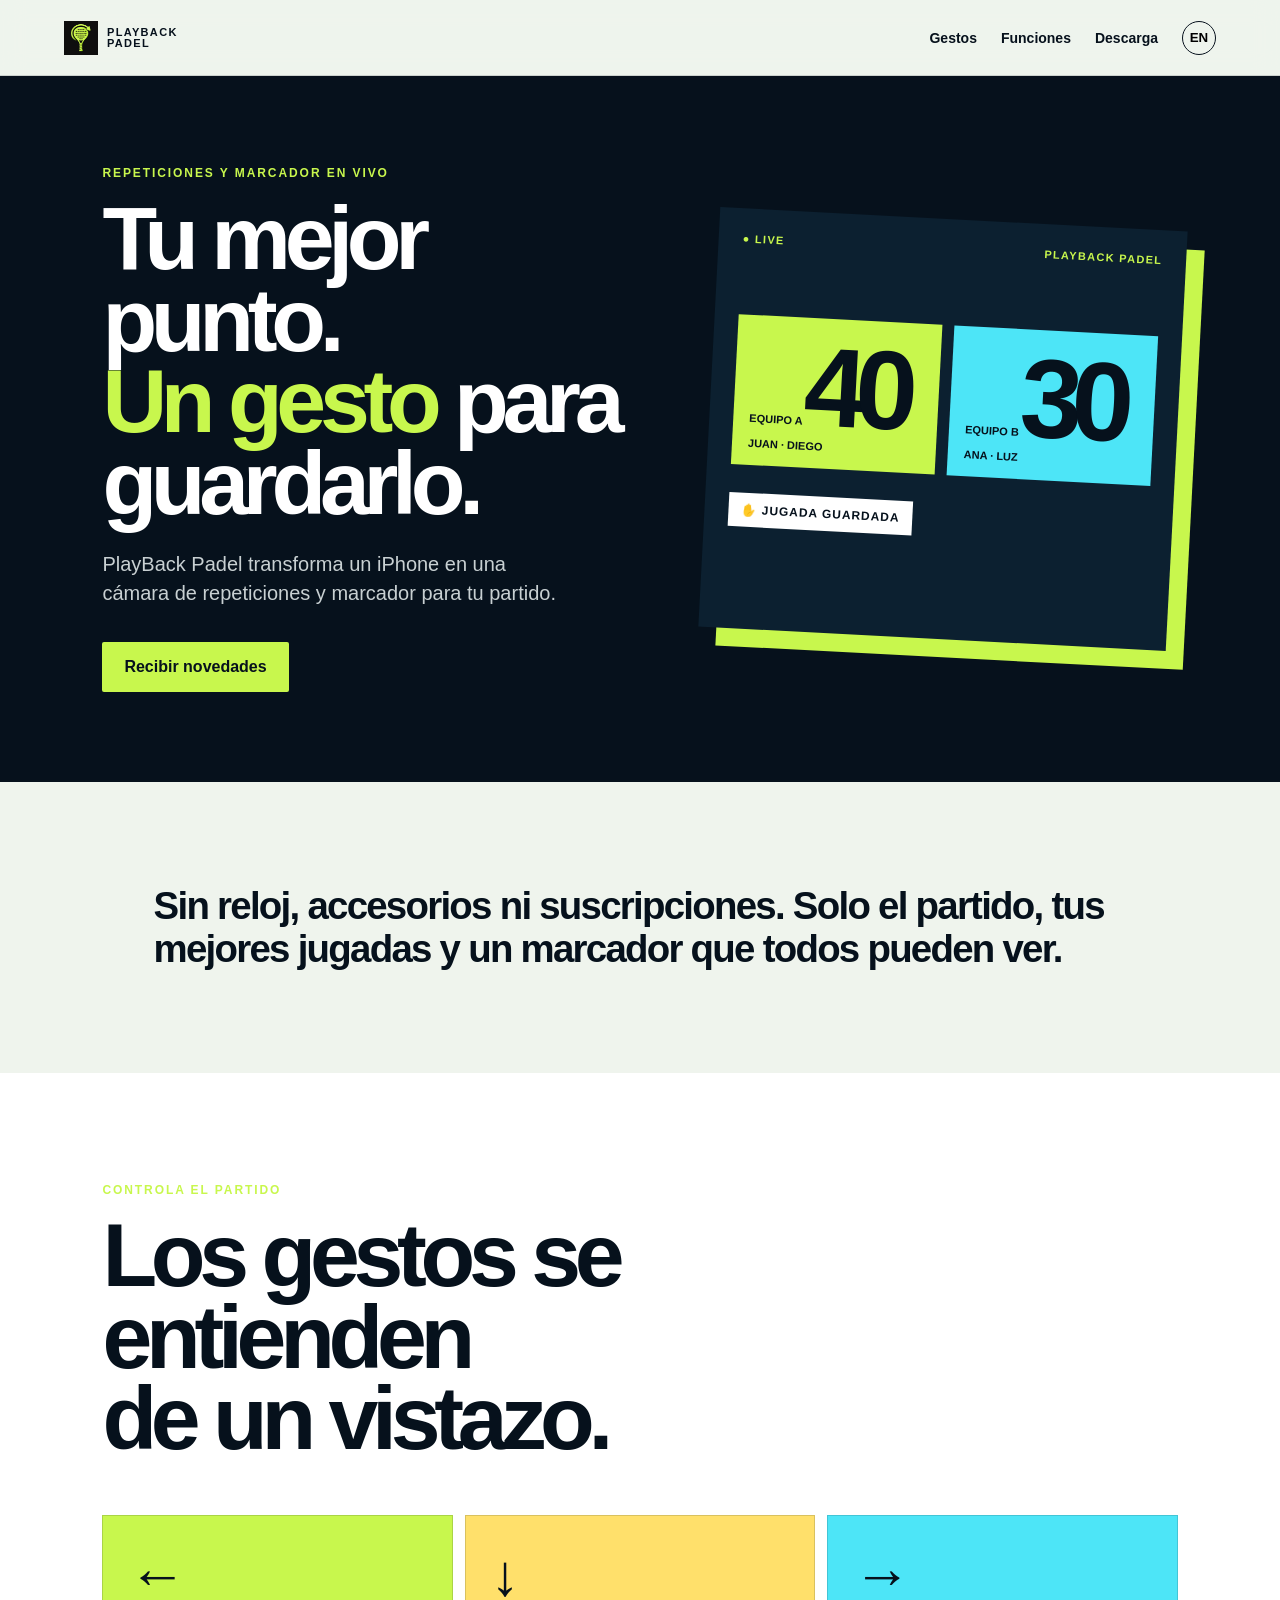
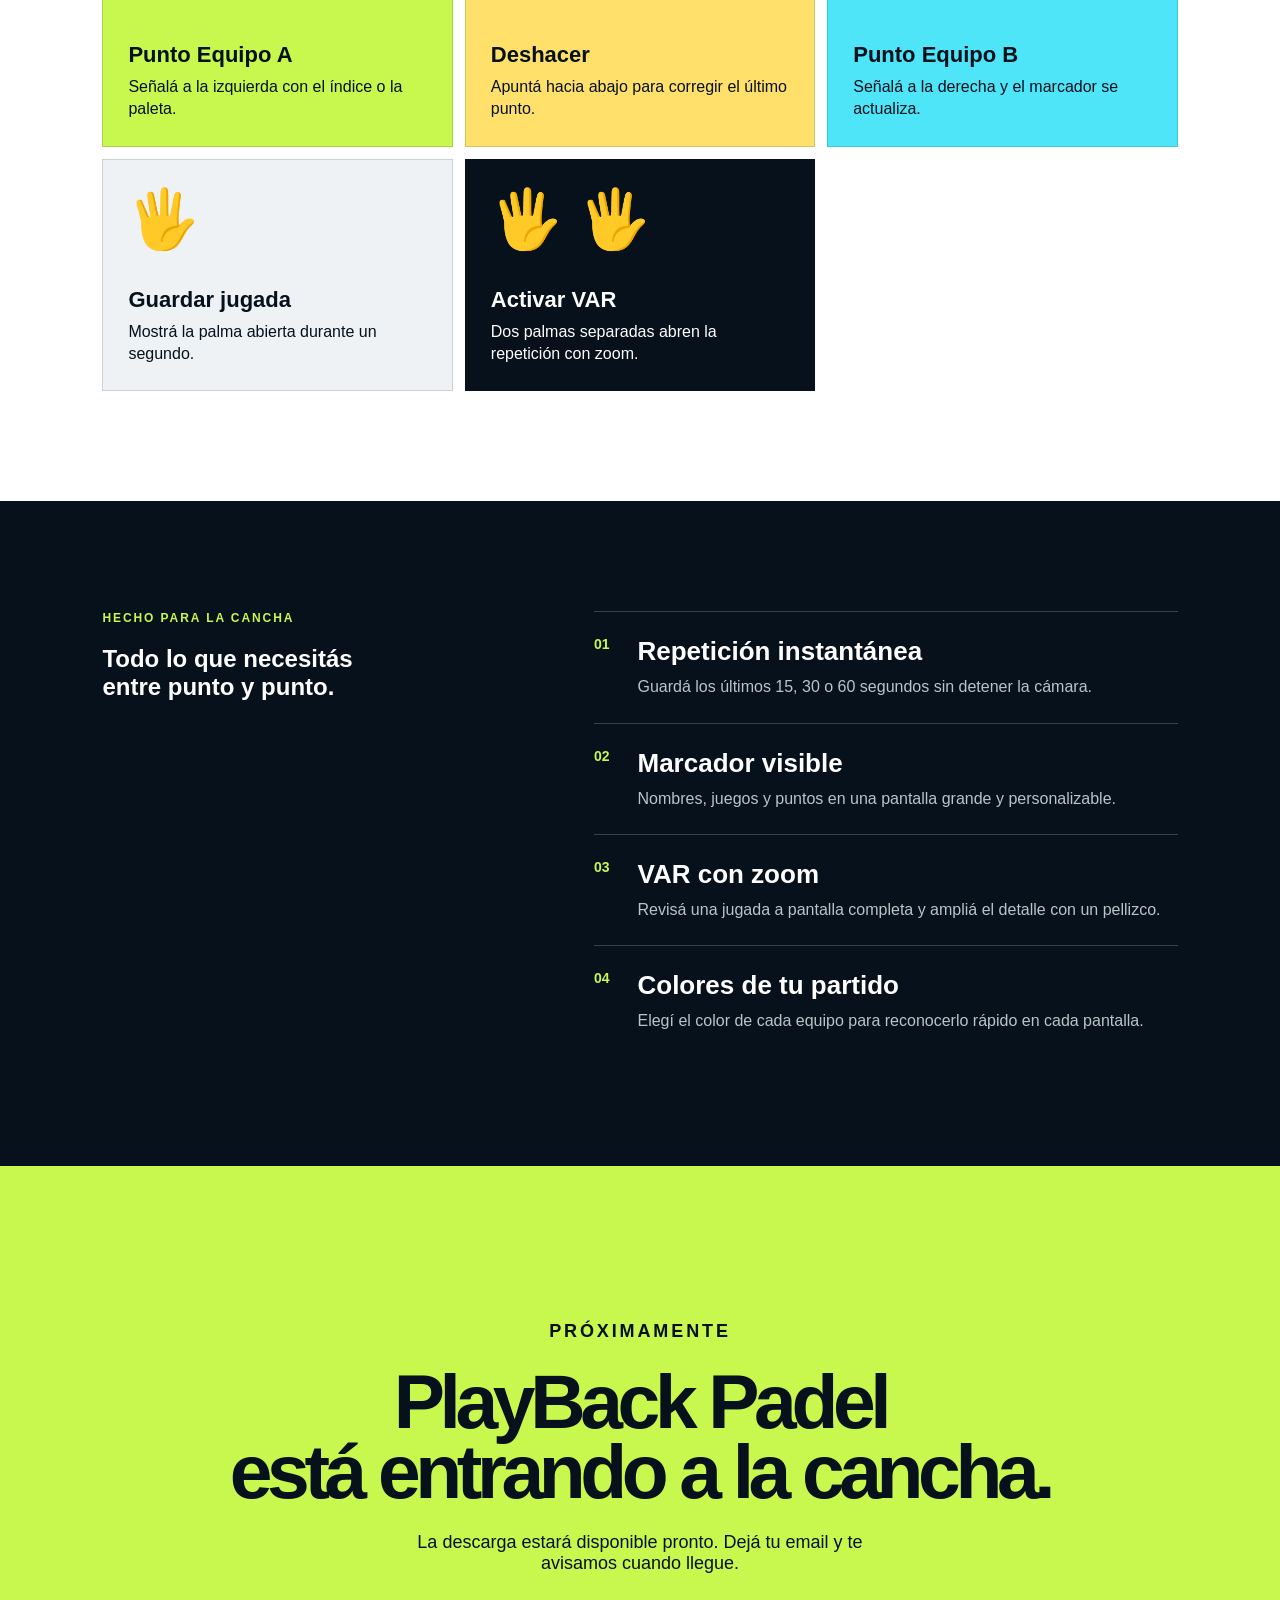
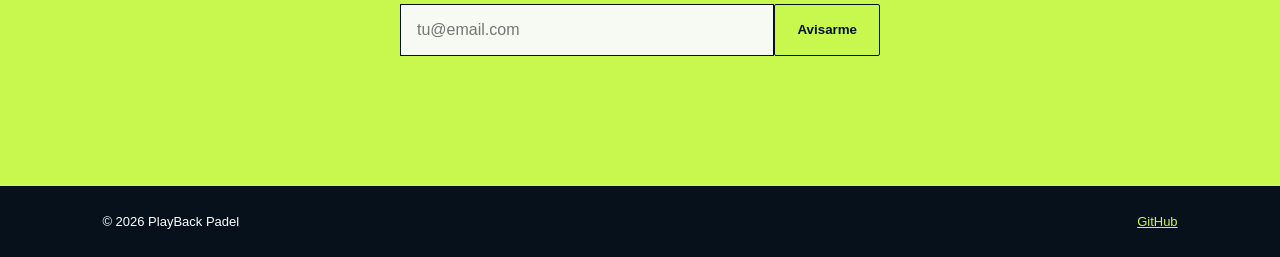
==== index.html @ 3be10511 "Publish bilingual PlayBack Padel landing" ====
<!doctype html>
<html lang="es">
<head>
  <meta charset="utf-8">
  <meta name="viewport" content="width=device-width, initial-scale=1">
  <meta name="description" content="PlayBack Padel guarda tus mejores jugadas y actualiza el marcador con gestos.">
  <title>PlayBack Padel — Tu mejor punto, siempre listo</title>
  <link rel="icon" type="image/svg+xml" href="data:image/svg+xml,%3Csvg xmlns='http://www.w3.org/2000/svg' viewBox='0 0 64 64'%3E%3Crect width='64' height='64' rx='14' fill='%2306111c'/%3E%3Cpath d='M17 18h30v28H17z' fill='none' stroke='%23c8f74d' stroke-width='5'/%3E%3Ccircle cx='32' cy='32' r='8' fill='%23c8f74d'/%3E%3C/svg%3E">
  <link rel="stylesheet" href="styles.css">
</head>
<body>
  <header class="nav"><a class="brand" href="#inicio"><img src="assets/playback-padel-logo.png" alt="PlayBack Padel"><span>PLAYBACK<br>PADEL</span></a><nav><a href="#gestos" data-i18n="navGestures">Gestos</a><a href="#funciones" data-i18n="navFeatures">Funciones</a><a href="#proximamente" data-i18n="navDownload">Descarga</a><button id="language" aria-label="Change language">EN</button></nav></header>
  <main>
    <section id="inicio" class="hero"><div class="hero-copy"><p class="eyebrow" data-i18n="eyebrow">REPETICIONES Y MARCADOR EN VIVO</p><h1 data-i18n="heroTitle">Tu mejor punto.<br><em>Un gesto</em> para guardarlo.</h1><p class="lede" data-i18n="heroText">PlayBack Padel transforma un iPhone en una cámara de repeticiones y marcador para tu partido.</p><a class="primary" href="#proximamente" data-i18n="heroCta">Recibir novedades</a></div><div class="court-card" aria-label="Marcador de ejemplo"><div class="broadcast"><span>● LIVE</span><span>PLAYBACK PADEL</span></div><div class="score-grid"><div><small data-i18n="teamA">EQUIPO A</small><strong>40</strong><p>JUAN · DIEGO</p></div><div><small data-i18n="teamB">EQUIPO B</small><strong>30</strong><p>ANA · LUZ</p></div></div><div class="gesture-chip">✋ <span data-i18n="saved">JUGADA GUARDADA</span></div></div></section>
    <section class="intro"><p data-i18n="intro">Sin reloj, accesorios ni suscripciones. Solo el partido, tus mejores jugadas y un marcador que todos pueden ver.</p></section>
    <section id="gestos" class="section"><div class="section-head"><p class="eyebrow" data-i18n="gestureEyebrow">CONTROLA EL PARTIDO</p><h2 data-i18n="gestureTitle">Los gestos se entienden<br>de un vistazo.</h2></div><div class="gesture-grid"><article class="gesture a"><span>←</span><h3 data-i18n="gestureA">Punto Equipo A</h3><p data-i18n="gestureAText">Señalá a la izquierda con el índice o la paleta.</p></article><article class="gesture undo"><span>↓</span><h3 data-i18n="gestureUndo">Deshacer</h3><p data-i18n="gestureUndoText">Apuntá hacia abajo para corregir el último punto.</p></article><article class="gesture b"><span>→</span><h3 data-i18n="gestureB">Punto Equipo B</h3><p data-i18n="gestureBText">Señalá a la derecha y el marcador se actualiza.</p></article><article class="gesture save"><span>🖐</span><h3 data-i18n="gestureSave">Guardar jugada</h3><p data-i18n="gestureSaveText">Mostrá la palma abierta durante un segundo.</p></article><article class="gesture var"><span>🖐 🖐</span><h3 data-i18n="gestureVar">Activar VAR</h3><p data-i18n="gestureVarText">Dos palmas separadas abren la repetición con zoom.</p></article></div></section>
    <section id="funciones" class="features"><div class="section-head"><p class="eyebrow" data-i18n="featureEyebrow">HECHO PARA LA CANCHA</p><h2 data-i18n="featureTitle">Todo lo que necesitás<br>entre punto y punto.</h2></div><div class="feature-list"><article><b>01</b><div><h3 data-i18n="f1">Repetición instantánea</h3><p data-i18n="f1t">Guardá los últimos 15, 30 o 60 segundos sin detener la cámara.</p></div></article><article><b>02</b><div><h3 data-i18n="f2">Marcador visible</h3><p data-i18n="f2t">Nombres, juegos y puntos en una pantalla grande y personalizable.</p></div></article><article><b>03</b><div><h3 data-i18n="f3">VAR con zoom</h3><p data-i18n="f3t">Revisá una jugada a pantalla completa y ampliá el detalle con un pellizco.</p></div></article><article><b>04</b><div><h3 data-i18n="f4">Colores de tu partido</h3><p data-i18n="f4t">Elegí el color de cada equipo para reconocerlo rápido en cada pantalla.</p></div></article></div></section>
    <section id="proximamente" class="waitlist"><p class="eyebrow" data-i18n="waitEyebrow">PRÓXIMAMENTE</p><h2 data-i18n="waitTitle">PlayBack Padel<br>está entrando a la cancha.</h2><p data-i18n="waitText">La descarga estará disponible pronto. Dejá tu email y te avisamos cuando llegue.</p><form onsubmit="event.preventDefault(); this.querySelector('button').textContent=document.documentElement.lang==='es'?'¡Gracias!':'Thanks!';"><input required type="email" data-i18n-placeholder="email" placeholder="tu@email.com" aria-label="Email"><button type="submit" data-i18n="notify">Avisarme</button></form></section>
  </main><footer><span>© 2026 PlayBack Padel</span><a href="https://github.com/diegokelya/playback-padel-site">GitHub</a></footer><script src="app.js"></script>
</body></html>
---- styles.css ----
:root{--ink:#06111c;--lime:#c8f74d;--cyan:#4de5f7;--paper:#eff4ed;--line:rgba(6,17,28,.15)}*{box-sizing:border-box}html{scroll-behavior:smooth}body{margin:0;background:var(--paper);color:var(--ink);font-family:Arial,sans-serif}.nav{height:76px;display:flex;align-items:center;justify-content:space-between;padding:0 5vw;border-bottom:1px solid var(--line);position:sticky;top:0;background:rgba(239,244,237,.94);backdrop-filter:blur(12px);z-index:2}.brand{display:flex;align-items:center;gap:9px;color:inherit;text-decoration:none;font-size:11px;font-weight:900;letter-spacing:.12em;line-height:1}.brand img{width:34px;height:34px;object-fit:contain}.nav nav{display:flex;align-items:center;gap:24px}.nav nav a{color:inherit;text-decoration:none;font-size:14px;font-weight:700}.nav button{border:1px solid var(--ink);background:transparent;border-radius:50%;width:34px;height:34px;font-weight:800}.hero{min-height:670px;padding:10vh 8vw;display:grid;grid-template-columns:1.05fr .95fr;gap:7vw;align-items:center;background:var(--ink);color:white;overflow:hidden}.eyebrow{font-size:12px;letter-spacing:.16em;font-weight:900;color:var(--lime);margin:0 0 18px}.hero h1,.section h2,.waitlist h2{font-size:clamp(46px,7vw,96px);line-height:.91;letter-spacing:-.07em;margin:0}.hero h1 em{font-style:normal;color:var(--lime)}.lede{max-width:470px;font-size:20px;line-height:1.45;color:#c8d0d2;margin:26px 0 34px}.primary,.waitlist button{display:inline-block;background:var(--lime);color:var(--ink);padding:16px 22px;border:0;border-radius:2px;text-decoration:none;font-weight:900}.court-card{background:#0c2030;box-shadow:18px 18px 0 var(--lime);min-height:420px;padding:24px;transform:rotate(3deg)}.broadcast{display:flex;justify-content:space-between;font-size:11px;letter-spacing:.12em;font-weight:900;color:var(--lime)}.score-grid{display:grid;grid-template-columns:1fr 1fr;gap:12px;margin-top:70px}.score-grid div{padding:16px;background:var(--lime);color:var(--ink)}.score-grid div:last-child{background:var(--cyan)}.score-grid small,.score-grid p{font-size:11px;font-weight:900;margin:0}.score-grid strong{font-size:112px;line-height:.95;letter-spacing:-.1em}.gesture-chip{margin-top:28px;background:white;color:var(--ink);display:inline-block;padding:10px 13px;font-size:12px;font-weight:900;letter-spacing:.08em}.intro{padding:65px 12vw;font-size:clamp(25px,3vw,42px);font-weight:800;line-height:1.1;letter-spacing:-.045em}.section,.features{padding:110px 8vw}.section{background:white}.section-head{max-width:850px;margin-bottom:55px}.gesture-grid{display:grid;grid-template-columns:repeat(3,1fr);gap:12px}.gesture{min-height:230px;padding:25px;border:1px solid var(--line)}.gesture span{font-size:58px;font-weight:900}.gesture h3{font-size:22px;margin:34px 0 8px}.gesture p{margin:0;line-height:1.4}.gesture.a{background:var(--lime)}.gesture.b{background:var(--cyan)}.gesture.undo{background:#ffe06b}.gesture.save{background:#eef2f4}.gesture.var{background:var(--ink);color:white}.features{background:var(--ink);color:white;display:grid;grid-template-columns:.8fr 1.2fr;gap:8vw}.feature-list article{display:flex;gap:28px;padding:24px 0;border-top:1px solid rgba(255,255,255,.2)}.feature-list b{font-size:14px;color:var(--lime)}.feature-list h3{font-size:26px;margin:0 0 8px}.feature-list p{color:#b8c5c8;margin:0;line-height:1.45}.waitlist{text-align:center;padding:130px 20px;background:var(--lime)}.waitlist .eyebrow{color:var(--ink)}.waitlist h2{font-size:clamp(48px,6vw,84px)}.waitlist p{font-size:18px;max-width:520px;margin:25px auto}.waitlist form{display:flex;max-width:480px;margin:30px auto 0}.waitlist input{flex:1;border:1px solid var(--ink);background:#f6faf2;padding:16px;font-size:16px}.waitlist button{border:1px solid var(--ink)}footer{padding:28px 8vw;display:flex;justify-content:space-between;background:var(--ink);color:white;font-size:13px}footer a{color:var(--lime)}@media(max-width:700px){.nav{padding:0 20px}.nav nav a{display:none}.hero{grid-template-columns:1fr;padding:70px 26px;gap:60px;min-height:auto}.court-card{min-height:330px}.score-grid{margin-top:35px}.score-grid strong{font-size:80px}.section,.features{padding:75px 24px}.gesture-grid{grid-template-columns:1fr 1fr}.gesture{min-height:190px;padding:18px}.gesture.var{grid-column:span 2}.features{grid-template-columns:1fr}.waitlist{padding:90px 22px}.waitlist form{flex-direction:column;gap:10px}.waitlist button{width:100%}}
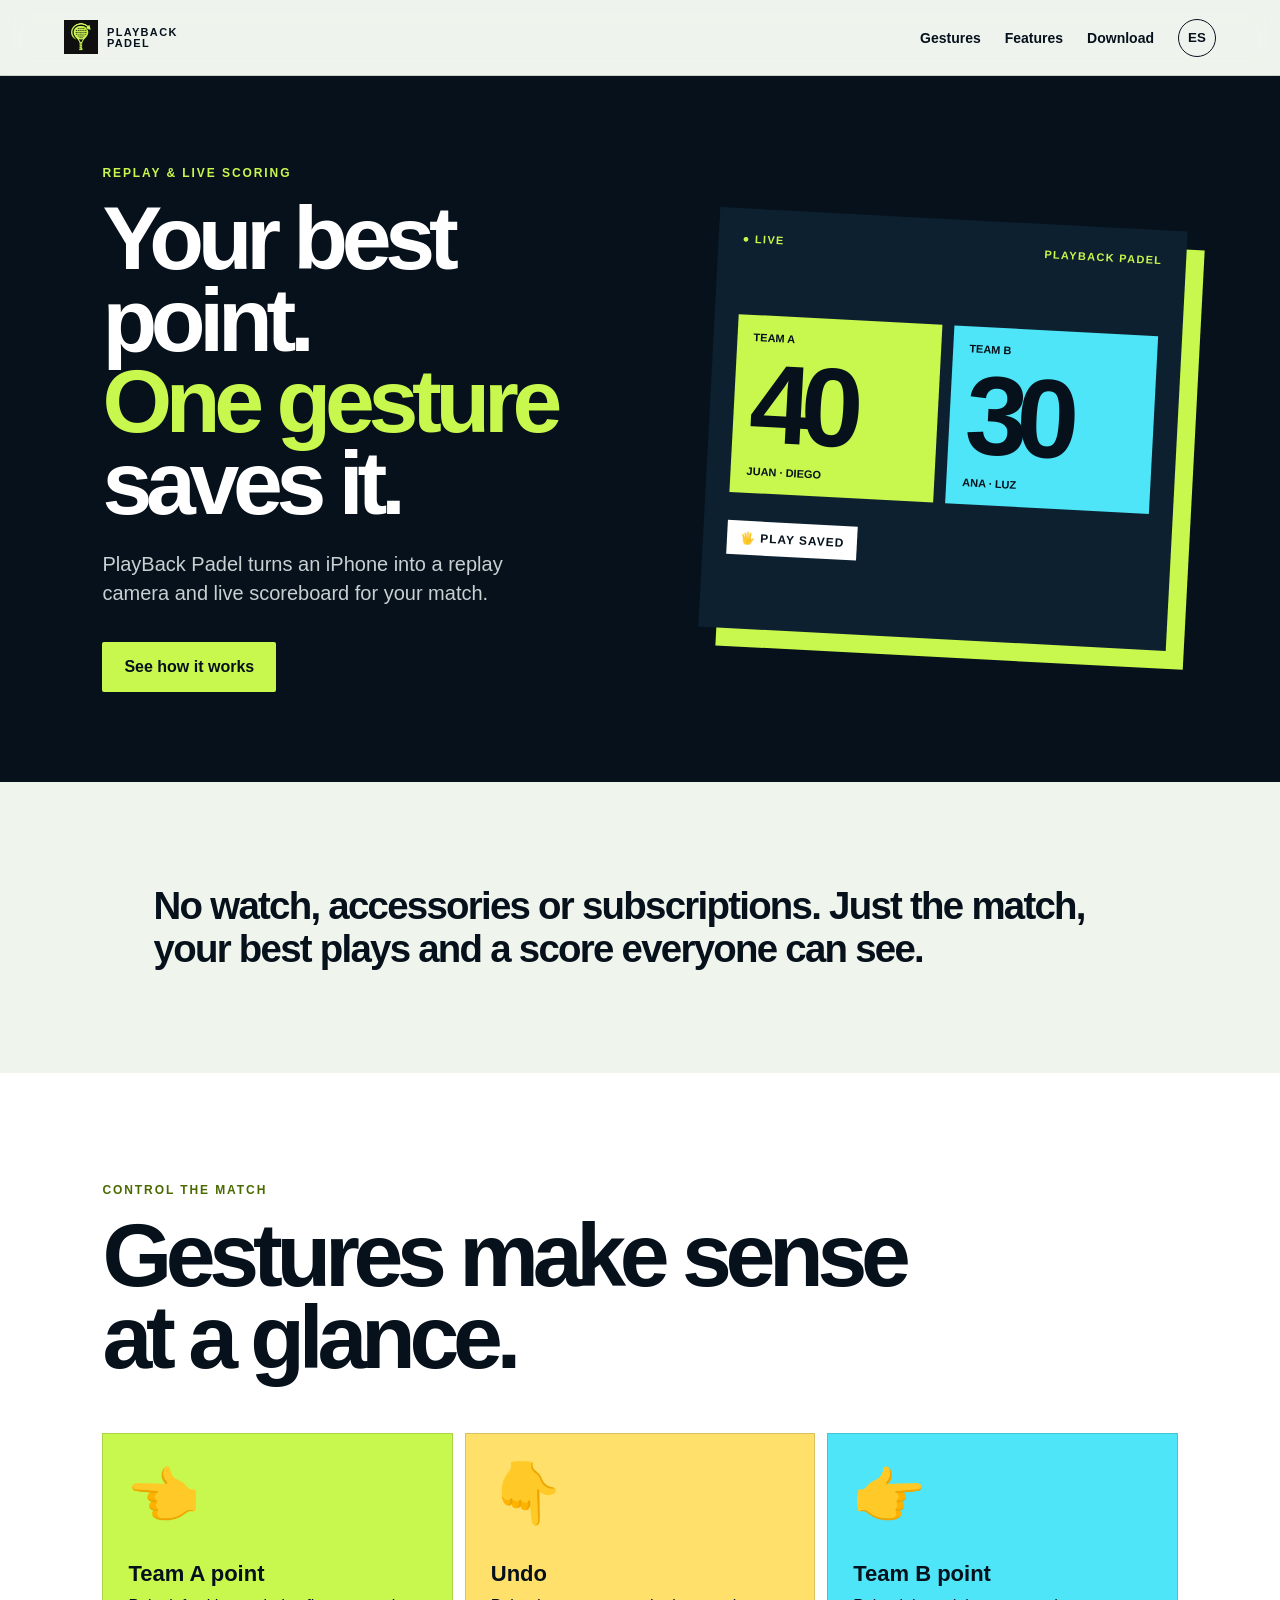
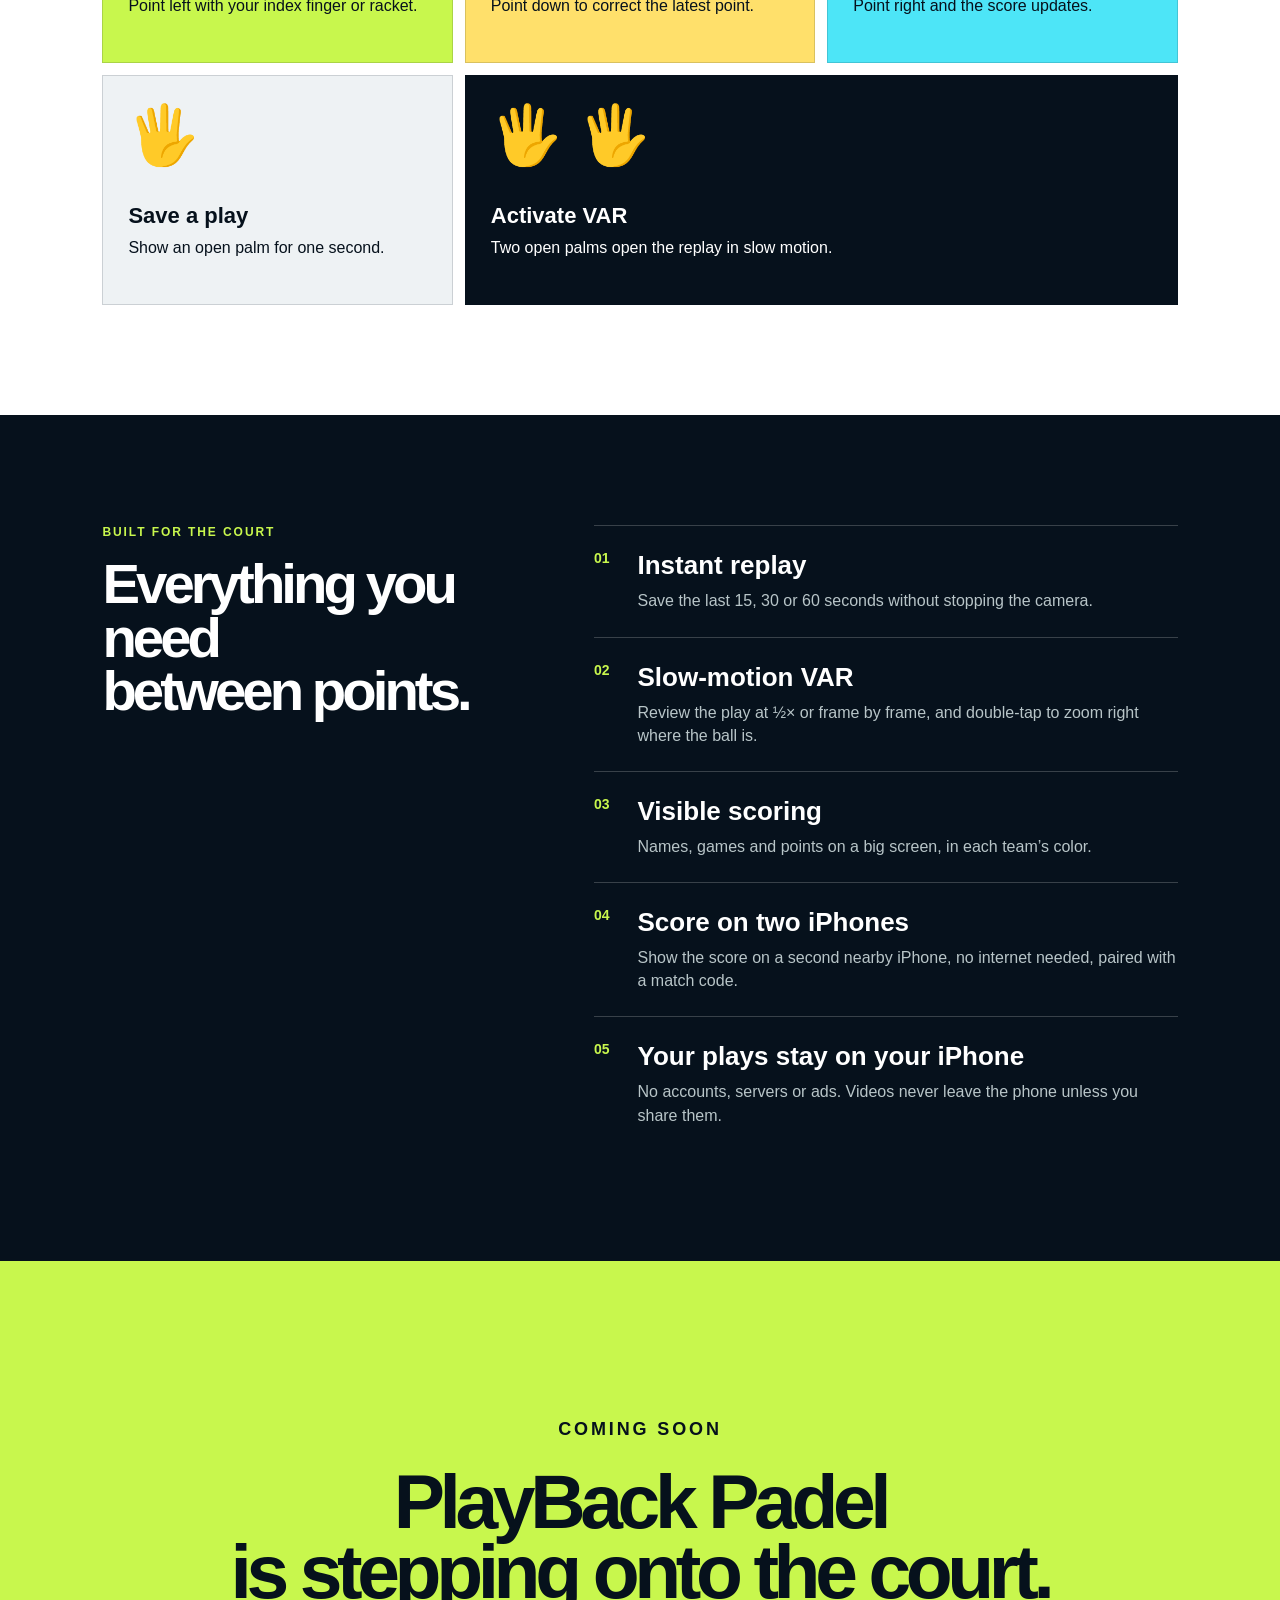
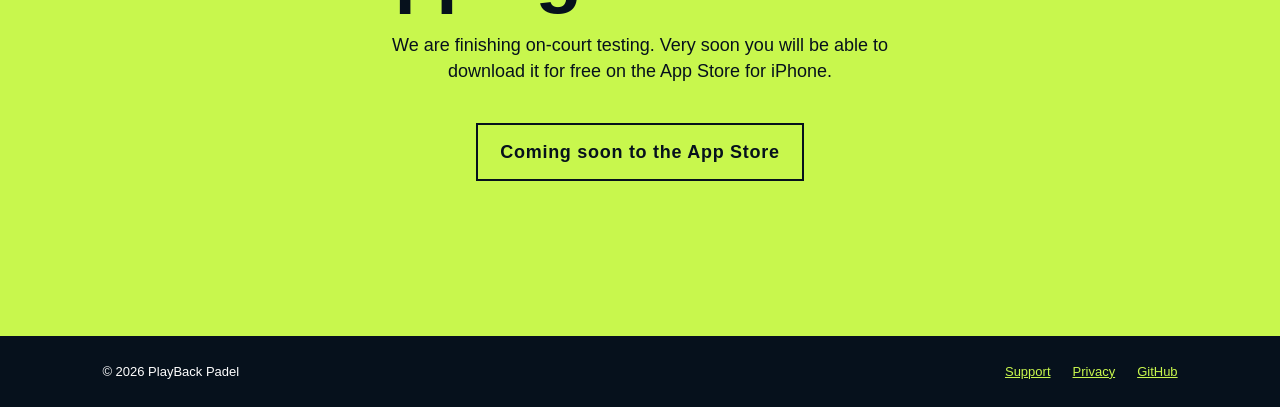
==== commit 1fc1eef3: "Sitio: contenido actualizado, sin formulario falso, SEO, accesibilidad, CSP y workflow de Pages" ====
--- a/index.html
+++ b/index.html
@@ -3,18 +3,106 @@
 <head>
   <meta charset="utf-8">
   <meta name="viewport" content="width=device-width, initial-scale=1">
-  <meta name="description" content="PlayBack Padel guarda tus mejores jugadas y actualiza el marcador con gestos.">
+  <meta http-equiv="Content-Security-Policy" content="default-src 'self'; img-src 'self' data:; style-src 'self'; script-src 'self'; font-src 'self'; connect-src 'none'; object-src 'none'; base-uri 'none'; form-action 'none'">
+  <meta name="referrer" content="strict-origin-when-cross-origin">
   <title>PlayBack Padel — Tu mejor punto, siempre listo</title>
-  <link rel="icon" type="image/svg+xml" href="data:image/svg+xml,%3Csvg xmlns='http://www.w3.org/2000/svg' viewBox='0 0 64 64'%3E%3Crect width='64' height='64' rx='14' fill='%2306111c'/%3E%3Cpath d='M17 18h30v28H17z' fill='none' stroke='%23c8f74d' stroke-width='5'/%3E%3Ccircle cx='32' cy='32' r='8' fill='%23c8f74d'/%3E%3C/svg%3E">
+  <meta name="description" content="PlayBack Padel convierte tu iPhone en una cámara de repeticiones para pádel: guardá la jugada con un gesto, revisala en VAR en cámara lenta y llevá el marcador en vivo.">
+  <meta name="theme-color" content="#06111c">
+  <link rel="canonical" href="https://diegokelya.github.io/playback-padel-site/">
+  <link rel="icon" type="image/png" sizes="128x128" href="assets/logo-128.png">
+  <link rel="apple-touch-icon" href="assets/apple-touch-icon.png">
+  <meta property="og:type" content="website">
+  <meta property="og:site_name" content="PlayBack Padel">
+  <meta property="og:title" content="PlayBack Padel — Tu mejor punto, siempre listo">
+  <meta property="og:description" content="Repeticiones, VAR en cámara lenta y marcador en vivo para tu partido de pádel. Todo en tu iPhone.">
+  <meta property="og:url" content="https://diegokelya.github.io/playback-padel-site/">
+  <meta property="og:image" content="https://diegokelya.github.io/playback-padel-site/assets/og-image.png">
+  <meta property="og:image:width" content="1200">
+  <meta property="og:image:height" content="630">
+  <meta property="og:locale" content="es_AR">
+  <meta property="og:locale:alternate" content="en_US">
+  <meta name="twitter:card" content="summary_large_image">
   <link rel="stylesheet" href="styles.css">
 </head>
 <body>
-  <header class="nav"><a class="brand" href="#inicio"><img src="assets/playback-padel-logo.png" alt="PlayBack Padel"><span>PLAYBACK<br>PADEL</span></a><nav><a href="#gestos" data-i18n="navGestures">Gestos</a><a href="#funciones" data-i18n="navFeatures">Funciones</a><a href="#proximamente" data-i18n="navDownload">Descarga</a><button id="language" aria-label="Change language">EN</button></nav></header>
-  <main>
-    <section id="inicio" class="hero"><div class="hero-copy"><p class="eyebrow" data-i18n="eyebrow">REPETICIONES Y MARCADOR EN VIVO</p><h1 data-i18n="heroTitle">Tu mejor punto.<br><em>Un gesto</em> para guardarlo.</h1><p class="lede" data-i18n="heroText">PlayBack Padel transforma un iPhone en una cámara de repeticiones y marcador para tu partido.</p><a class="primary" href="#proximamente" data-i18n="heroCta">Recibir novedades</a></div><div class="court-card" aria-label="Marcador de ejemplo"><div class="broadcast"><span>● LIVE</span><span>PLAYBACK PADEL</span></div><div class="score-grid"><div><small data-i18n="teamA">EQUIPO A</small><strong>40</strong><p>JUAN · DIEGO</p></div><div><small data-i18n="teamB">EQUIPO B</small><strong>30</strong><p>ANA · LUZ</p></div></div><div class="gesture-chip">✋ <span data-i18n="saved">JUGADA GUARDADA</span></div></div></section>
+  <a class="skip" href="#contenido" data-i18n="skip">Saltar al contenido</a>
+  <header class="nav">
+    <a class="brand" href="#inicio">
+      <picture><source srcset="assets/logo-128.webp" type="image/webp"><img src="assets/logo-128.png" alt="" width="34" height="34"></picture>
+      <span>PLAYBACK<br>PADEL</span>
+    </a>
+    <nav aria-label="Principal">
+      <a href="#gestos" data-i18n="navGestures">Gestos</a>
+      <a href="#funciones" data-i18n="navFeatures">Funciones</a>
+      <a href="#proximamente" data-i18n="navDownload">Descarga</a>
+      <button id="language" type="button" aria-label="Read in English" lang="en">EN</button>
+    </nav>
+  </header>
+
+  <main id="contenido">
+    <section id="inicio" class="hero">
+      <div class="hero-copy">
+        <p class="eyebrow" data-i18n="eyebrow">REPETICIONES Y MARCADOR EN VIVO</p>
+        <h1 data-i18n="heroTitle">Tu mejor punto.<br><em>Un gesto</em> para guardarlo.</h1>
+        <p class="lede" data-i18n="heroText">PlayBack Padel transforma un iPhone en una cámara de repeticiones y marcador para tu partido.</p>
+        <a class="primary" href="#gestos" data-i18n="heroCta">Ver cómo funciona</a>
+      </div>
+      <div class="court-card" role="img" aria-label="Marcador de ejemplo: Equipo A 40, Equipo B 30, jugada guardada" data-i18n-aria="courtAria">
+        <div class="broadcast" aria-hidden="true"><span>● LIVE</span><span>PLAYBACK PADEL</span></div>
+        <div class="score-grid" aria-hidden="true">
+          <div><small data-i18n="teamA">EQUIPO A</small><strong>40</strong><p>JUAN · DIEGO</p></div>
+          <div><small data-i18n="teamB">EQUIPO B</small><strong>30</strong><p>ANA · LUZ</p></div>
+        </div>
+        <div class="gesture-chip" aria-hidden="true">🖐 <span data-i18n="saved">JUGADA GUARDADA</span></div>
+      </div>
+    </section>
+
     <section class="intro"><p data-i18n="intro">Sin reloj, accesorios ni suscripciones. Solo el partido, tus mejores jugadas y un marcador que todos pueden ver.</p></section>
-    <section id="gestos" class="section"><div class="section-head"><p class="eyebrow" data-i18n="gestureEyebrow">CONTROLA EL PARTIDO</p><h2 data-i18n="gestureTitle">Los gestos se entienden<br>de un vistazo.</h2></div><div class="gesture-grid"><article class="gesture a"><span>←</span><h3 data-i18n="gestureA">Punto Equipo A</h3><p data-i18n="gestureAText">Señalá a la izquierda con el índice o la paleta.</p></article><article class="gesture undo"><span>↓</span><h3 data-i18n="gestureUndo">Deshacer</h3><p data-i18n="gestureUndoText">Apuntá hacia abajo para corregir el último punto.</p></article><article class="gesture b"><span>→</span><h3 data-i18n="gestureB">Punto Equipo B</h3><p data-i18n="gestureBText">Señalá a la derecha y el marcador se actualiza.</p></article><article class="gesture save"><span>🖐</span><h3 data-i18n="gestureSave">Guardar jugada</h3><p data-i18n="gestureSaveText">Mostrá la palma abierta durante un segundo.</p></article><article class="gesture var"><span>🖐 🖐</span><h3 data-i18n="gestureVar">Activar VAR</h3><p data-i18n="gestureVarText">Dos palmas separadas abren la repetición con zoom.</p></article></div></section>
-    <section id="funciones" class="features"><div class="section-head"><p class="eyebrow" data-i18n="featureEyebrow">HECHO PARA LA CANCHA</p><h2 data-i18n="featureTitle">Todo lo que necesitás<br>entre punto y punto.</h2></div><div class="feature-list"><article><b>01</b><div><h3 data-i18n="f1">Repetición instantánea</h3><p data-i18n="f1t">Guardá los últimos 15, 30 o 60 segundos sin detener la cámara.</p></div></article><article><b>02</b><div><h3 data-i18n="f2">Marcador visible</h3><p data-i18n="f2t">Nombres, juegos y puntos en una pantalla grande y personalizable.</p></div></article><article><b>03</b><div><h3 data-i18n="f3">VAR con zoom</h3><p data-i18n="f3t">Revisá una jugada a pantalla completa y ampliá el detalle con un pellizco.</p></div></article><article><b>04</b><div><h3 data-i18n="f4">Colores de tu partido</h3><p data-i18n="f4t">Elegí el color de cada equipo para reconocerlo rápido en cada pantalla.</p></div></article></div></section>
-    <section id="proximamente" class="waitlist"><p class="eyebrow" data-i18n="waitEyebrow">PRÓXIMAMENTE</p><h2 data-i18n="waitTitle">PlayBack Padel<br>está entrando a la cancha.</h2><p data-i18n="waitText">La descarga estará disponible pronto. Dejá tu email y te avisamos cuando llegue.</p><form onsubmit="event.preventDefault(); this.querySelector('button').textContent=document.documentElement.lang==='es'?'¡Gracias!':'Thanks!';"><input required type="email" data-i18n-placeholder="email" placeholder="tu@email.com" aria-label="Email"><button type="submit" data-i18n="notify">Avisarme</button></form></section>
-  </main><footer><span>© 2026 PlayBack Padel</span><a href="https://github.com/diegokelya/playback-padel-site">GitHub</a></footer><script src="app.js"></script>
-</body></html>
+
+    <section id="gestos" class="section">
+      <div class="section-head">
+        <p class="eyebrow" data-i18n="gestureEyebrow">CONTROLÁ EL PARTIDO</p>
+        <h2 data-i18n="gestureTitle">Los gestos se entienden<br>de un vistazo.</h2>
+      </div>
+      <div class="gesture-grid">
+        <article class="gesture a"><span aria-hidden="true">👈</span><h3 data-i18n="gestureA">Punto Equipo A</h3><p data-i18n="gestureAText">Señalá a la izquierda con el índice o la paleta.</p></article>
+        <article class="gesture undo"><span aria-hidden="true">👇</span><h3 data-i18n="gestureUndo">Deshacer</h3><p data-i18n="gestureUndoText">Apuntá hacia abajo para corregir el último punto.</p></article>
+        <article class="gesture b"><span aria-hidden="true">👉</span><h3 data-i18n="gestureB">Punto Equipo B</h3><p data-i18n="gestureBText">Señalá a la derecha y el marcador se actualiza.</p></article>
+        <article class="gesture save"><span aria-hidden="true">🖐</span><h3 data-i18n="gestureSave">Guardar jugada</h3><p data-i18n="gestureSaveText">Mostrá la palma abierta durante un segundo.</p></article>
+        <article class="gesture var"><span aria-hidden="true">🖐 🖐</span><h3 data-i18n="gestureVar">Activar VAR</h3><p data-i18n="gestureVarText">Dos palmas separadas abren la repetición en cámara lenta.</p></article>
+      </div>
+    </section>
+
+    <section id="funciones" class="features">
+      <div class="section-head">
+        <p class="eyebrow" data-i18n="featureEyebrow">HECHO PARA LA CANCHA</p>
+        <h2 data-i18n="featureTitle">Todo lo que necesitás<br>entre punto y punto.</h2>
+      </div>
+      <div class="feature-list">
+        <article><b>01</b><div><h3 data-i18n="f1">Repetición instantánea</h3><p data-i18n="f1t">Guardá los últimos 15, 30 o 60 segundos sin detener la cámara.</p></div></article>
+        <article><b>02</b><div><h3 data-i18n="f2">VAR en cámara lenta</h3><p data-i18n="f2t">Revisá la jugada a ½× o cuadro por cuadro, con doble toque para ampliar justo donde está la pelota.</p></div></article>
+        <article><b>03</b><div><h3 data-i18n="f3">Marcador visible</h3><p data-i18n="f3t">Nombres, juegos y puntos en pantalla grande, con el color de cada equipo.</p></div></article>
+        <article><b>04</b><div><h3 data-i18n="f4">Marcador en dos iPhone</h3><p data-i18n="f4t">Mostrá el resultado en un segundo iPhone cercano, sin internet, con un código de partido.</p></div></article>
+        <article><b>05</b><div><h3 data-i18n="f5">Tus jugadas, en tu iPhone</h3><p data-i18n="f5t">Sin cuentas, servidores ni publicidad. Los videos no salen del teléfono salvo que los compartas.</p></div></article>
+      </div>
+    </section>
+
+    <section id="proximamente" class="waitlist">
+      <p class="eyebrow" data-i18n="waitEyebrow">PRÓXIMAMENTE</p>
+      <h2 data-i18n="waitTitle">PlayBack Padel<br>está entrando a la cancha.</h2>
+      <p data-i18n="waitText">Estamos terminando las pruebas en cancha. Muy pronto vas a poder descargarla gratis en la App Store para iPhone.</p>
+      <p class="badge" data-i18n="waitBadge">Próximamente en la App Store</p>
+    </section>
+  </main>
+
+  <footer>
+    <span>© 2026 PlayBack Padel</span>
+    <nav aria-label="Legal">
+      <a id="support-link" href="https://diegokelya.github.io/padel-replay-support/" data-i18n="support">Soporte</a>
+      <a id="privacy-link" href="https://diegokelya.github.io/padel-replay-support/privacy.html" data-i18n="privacy">Privacidad</a>
+      <a href="https://github.com/diegokelya/playback-padel-site">GitHub</a>
+    </nav>
+  </footer>
+  <script src="app.js"></script>
+</body>
+</html>
--- a/styles.css
+++ b/styles.css
@@ -1 +1,3 @@
-:root{--ink:#06111c;--lime:#c8f74d;--cyan:#4de5f7;--paper:#eff4ed;--line:rgba(6,17,28,.15)}*{box-sizing:border-box}html{scroll-behavior:smooth}body{margin:0;background:var(--paper);color:var(--ink);font-family:Arial,sans-serif}.nav{height:76px;display:flex;align-items:center;justify-content:space-between;padding:0 5vw;border-bottom:1px solid var(--line);position:sticky;top:0;background:rgba(239,244,237,.94);backdrop-filter:blur(12px);z-index:2}.brand{display:flex;align-items:center;gap:9px;color:inherit;text-decoration:none;font-size:11px;font-weight:900;letter-spacing:.12em;line-height:1}.brand img{width:34px;height:34px;object-fit:contain}.nav nav{display:flex;align-items:center;gap:24px}.nav nav a{color:inherit;text-decoration:none;font-size:14px;font-weight:700}.nav button{border:1px solid var(--ink);background:transparent;border-radius:50%;width:34px;height:34px;font-weight:800}.hero{min-height:670px;padding:10vh 8vw;display:grid;grid-template-columns:1.05fr .95fr;gap:7vw;align-items:center;background:var(--ink);color:white;overflow:hidden}.eyebrow{font-size:12px;letter-spacing:.16em;font-weight:900;color:var(--lime);margin:0 0 18px}.hero h1,.section h2,.waitlist h2{font-size:clamp(46px,7vw,96px);line-height:.91;letter-spacing:-.07em;margin:0}.hero h1 em{font-style:normal;color:var(--lime)}.lede{max-width:470px;font-size:20px;line-height:1.45;color:#c8d0d2;margin:26px 0 34px}.primary,.waitlist button{display:inline-block;background:var(--lime);color:var(--ink);padding:16px 22px;border:0;border-radius:2px;text-decoration:none;font-weight:900}.court-card{background:#0c2030;box-shadow:18px 18px 0 var(--lime);min-height:420px;padding:24px;transform:rotate(3deg)}.broadcast{display:flex;justify-content:space-between;font-size:11px;letter-spacing:.12em;font-weight:900;color:var(--lime)}.score-grid{display:grid;grid-template-columns:1fr 1fr;gap:12px;margin-top:70px}.score-grid div{padding:16px;background:var(--lime);color:var(--ink)}.score-grid div:last-child{background:var(--cyan)}.score-grid small,.score-grid p{font-size:11px;font-weight:900;margin:0}.score-grid strong{font-size:112px;line-height:.95;letter-spacing:-.1em}.gesture-chip{margin-top:28px;background:white;color:var(--ink);display:inline-block;padding:10px 13px;font-size:12px;font-weight:900;letter-spacing:.08em}.intro{padding:65px 12vw;font-size:clamp(25px,3vw,42px);font-weight:800;line-height:1.1;letter-spacing:-.045em}.section,.features{padding:110px 8vw}.section{background:white}.section-head{max-width:850px;margin-bottom:55px}.gesture-grid{display:grid;grid-template-columns:repeat(3,1fr);gap:12px}.gesture{min-height:230px;padding:25px;border:1px solid var(--line)}.gesture span{font-size:58px;font-weight:900}.gesture h3{font-size:22px;margin:34px 0 8px}.gesture p{margin:0;line-height:1.4}.gesture.a{background:var(--lime)}.gesture.b{background:var(--cyan)}.gesture.undo{background:#ffe06b}.gesture.save{background:#eef2f4}.gesture.var{background:var(--ink);color:white}.features{background:var(--ink);color:white;display:grid;grid-template-columns:.8fr 1.2fr;gap:8vw}.feature-list article{display:flex;gap:28px;padding:24px 0;border-top:1px solid rgba(255,255,255,.2)}.feature-list b{font-size:14px;color:var(--lime)}.feature-list h3{font-size:26px;margin:0 0 8px}.feature-list p{color:#b8c5c8;margin:0;line-height:1.45}.waitlist{text-align:center;padding:130px 20px;background:var(--lime)}.waitlist .eyebrow{color:var(--ink)}.waitlist h2{font-size:clamp(48px,6vw,84px)}.waitlist p{font-size:18px;max-width:520px;margin:25px auto}.waitlist form{display:flex;max-width:480px;margin:30px auto 0}.waitlist input{flex:1;border:1px solid var(--ink);background:#f6faf2;padding:16px;font-size:16px}.waitlist button{border:1px solid var(--ink)}footer{padding:28px 8vw;display:flex;justify-content:space-between;background:var(--ink);color:white;font-size:13px}footer a{color:var(--lime)}@media(max-width:700px){.nav{padding:0 20px}.nav nav a{display:none}.hero{grid-template-columns:1fr;padding:70px 26px;gap:60px;min-height:auto}.court-card{min-height:330px}.score-grid{margin-top:35px}.score-grid strong{font-size:80px}.section,.features{padding:75px 24px}.gesture-grid{grid-template-columns:1fr 1fr}.gesture{min-height:190px;padding:18px}.gesture.var{grid-column:span 2}.features{grid-template-columns:1fr}.waitlist{padding:90px 22px}.waitlist form{flex-direction:column;gap:10px}.waitlist button{width:100%}}
+:root{--ink:#06111c;--lime:#c8f74d;--cyan:#4de5f7;--paper:#eff4ed;--line:rgba(6,17,28,.15)}*{box-sizing:border-box}html{scroll-behavior:smooth}@media(prefers-reduced-motion:reduce){html{scroll-behavior:auto}.court-card{transform:none}}body{margin:0;background:var(--paper);color:var(--ink);font-family:Arial,sans-serif}.nav{height:76px;display:flex;align-items:center;justify-content:space-between;padding:0 5vw;border-bottom:1px solid var(--line);position:sticky;top:0;background:rgba(239,244,237,.94);backdrop-filter:blur(12px);z-index:2}.brand{display:flex;align-items:center;gap:9px;color:inherit;text-decoration:none;font-size:11px;font-weight:900;letter-spacing:.12em;line-height:1}.brand img{width:34px;height:34px;object-fit:contain}.nav nav{display:flex;align-items:center;gap:24px}.skip{position:absolute;left:-999px;top:8px;background:var(--lime);color:var(--ink);padding:10px 14px;font-weight:900;z-index:10}.skip:focus{left:8px}a:focus-visible,button:focus-visible{outline:3px solid var(--lime);outline-offset:3px}.nav a:focus-visible,.nav button:focus-visible,.waitlist a:focus-visible{outline-color:var(--ink)}.nav nav a{color:inherit;text-decoration:none;font-size:14px;font-weight:700}.nav button{border:1px solid var(--ink);background:transparent;color:var(--ink);border-radius:50%;width:38px;height:38px;font-weight:800;cursor:pointer}.hero{min-height:670px;padding:10vh 8vw;display:grid;grid-template-columns:1.05fr .95fr;gap:7vw;align-items:center;background:var(--ink);color:white;overflow:hidden}.eyebrow{font-size:12px;letter-spacing:.16em;font-weight:900;color:var(--lime);margin:0 0 18px}.hero h1,.section h2,.features h2,.waitlist h2{font-size:clamp(46px,7vw,96px);line-height:.91;letter-spacing:-.07em;margin:0}.hero h1 em{font-style:normal;color:var(--lime)}.lede{max-width:470px;font-size:20px;line-height:1.45;color:#c8d0d2;margin:26px 0 34px}.primary{display:inline-block;background:var(--lime);color:var(--ink);padding:16px 22px;border:0;border-radius:2px;text-decoration:none;font-weight:900}.court-card{background:#0c2030;box-shadow:18px 18px 0 var(--lime);min-height:420px;padding:24px;transform:rotate(3deg)}.broadcast{display:flex;justify-content:space-between;font-size:11px;letter-spacing:.12em;font-weight:900;color:var(--lime)}.score-grid{display:grid;grid-template-columns:1fr 1fr;gap:12px;margin-top:70px}.score-grid div{padding:16px;background:var(--lime);color:var(--ink)}.score-grid div:last-child{background:var(--cyan)}.score-grid small,.score-grid p{display:block;font-size:11px;font-weight:900;margin:0}.score-grid strong{display:block;margin:8px 0}.score-grid strong{font-size:112px;line-height:.95;letter-spacing:-.1em}.gesture-chip{margin-top:28px;background:white;color:var(--ink);display:inline-block;padding:10px 13px;font-size:12px;font-weight:900;letter-spacing:.08em}.intro{padding:65px 12vw;font-size:clamp(25px,3vw,42px);font-weight:800;line-height:1.1;letter-spacing:-.045em}.section,.features{padding:110px 8vw}.section{background:white}.section-head{max-width:850px;margin-bottom:55px}.gesture-grid{display:grid;grid-template-columns:repeat(3,1fr);gap:12px}.gesture{min-height:230px;padding:25px;border:1px solid var(--line)}.gesture span{font-size:58px;font-weight:900}.gesture h3{font-size:22px;margin:34px 0 8px}.gesture p{margin:0;line-height:1.4}.gesture.a{background:var(--lime)}.gesture.b{background:var(--cyan)}.gesture.undo{background:#ffe06b}.gesture.save{background:#eef2f4}.gesture.var{background:var(--ink);color:white;grid-column:span 2}.section .eyebrow{color:#4a6a00}.features{background:var(--ink);color:white;display:grid;grid-template-columns:.8fr 1.2fr;gap:8vw}.feature-list article{display:flex;gap:28px;padding:24px 0;border-top:1px solid rgba(255,255,255,.2)}.feature-list b{font-size:14px;color:var(--lime)}.feature-list h3{font-size:26px;margin:0 0 8px}.feature-list p{color:#b8c5c8;margin:0;line-height:1.45}.waitlist{text-align:center;padding:130px 20px;background:var(--lime)}.waitlist .eyebrow{color:var(--ink)}.waitlist h2{font-size:clamp(48px,6vw,84px)}.waitlist p{font-size:18px;max-width:560px;margin:25px auto;line-height:1.45}.waitlist .badge{display:inline-block;margin-top:14px;padding:14px 22px;border:2px solid var(--ink);font-weight:900;letter-spacing:.04em}footer{padding:28px 8vw;display:flex;justify-content:space-between;background:var(--ink);color:white;font-size:13px}footer nav{display:flex;gap:22px}footer a{color:var(--lime)}@media(max-width:700px){.nav{padding:0 20px}.nav nav{gap:14px}.nav nav a{font-size:13px}.nav nav a[href='#proximamente']{display:none}.hero{grid-template-columns:1fr;padding:70px 26px;gap:60px;min-height:auto}.court-card{min-height:330px}.score-grid{margin-top:35px}.score-grid strong{font-size:64px}.section,.features{padding:75px 24px}.gesture-grid{grid-template-columns:1fr 1fr}.gesture{min-height:190px;padding:18px}.gesture.var{grid-column:span 2}.features{grid-template-columns:1fr}.waitlist{padding:90px 22px}footer{flex-direction:column;gap:14px}}@media(max-width:380px){.brand span{display:none}}
+.notfound{min-height:100vh}
+.features h2{font-size:clamp(40px,4.4vw,64px);line-height:.95}
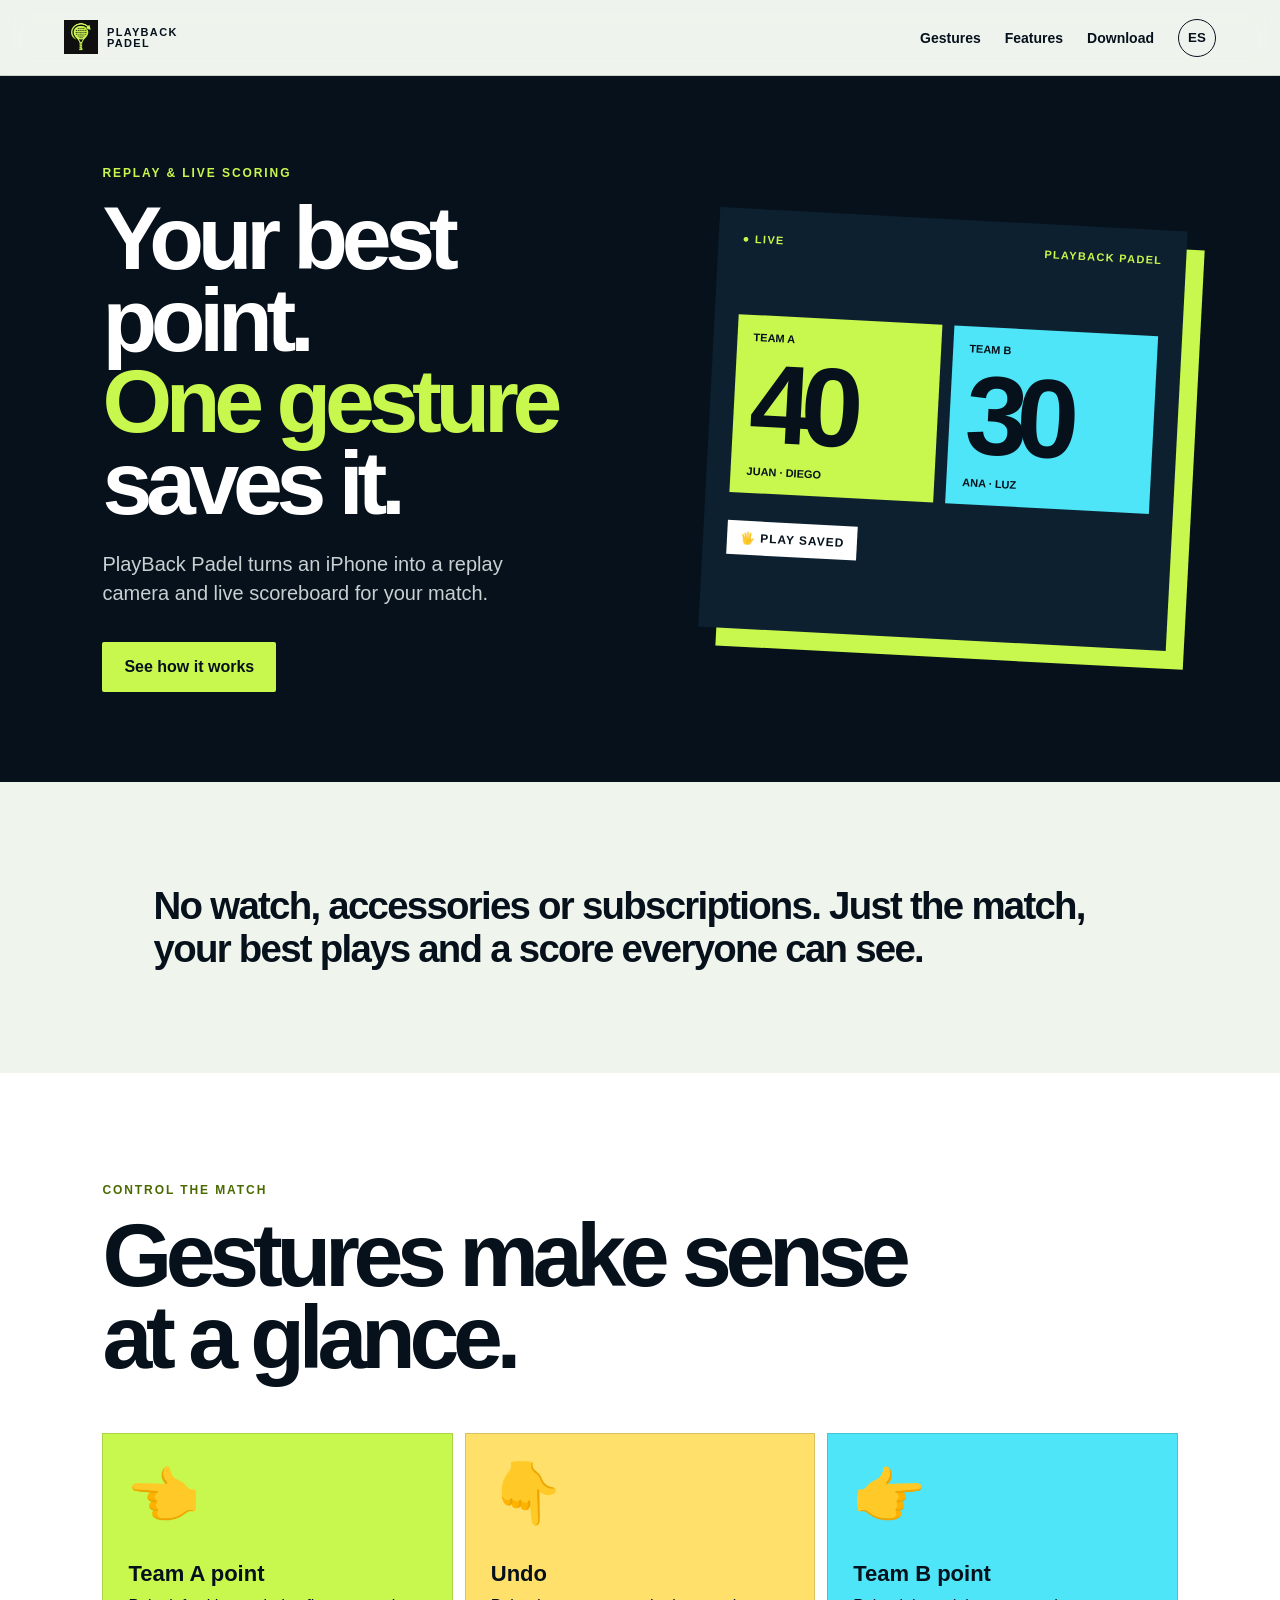
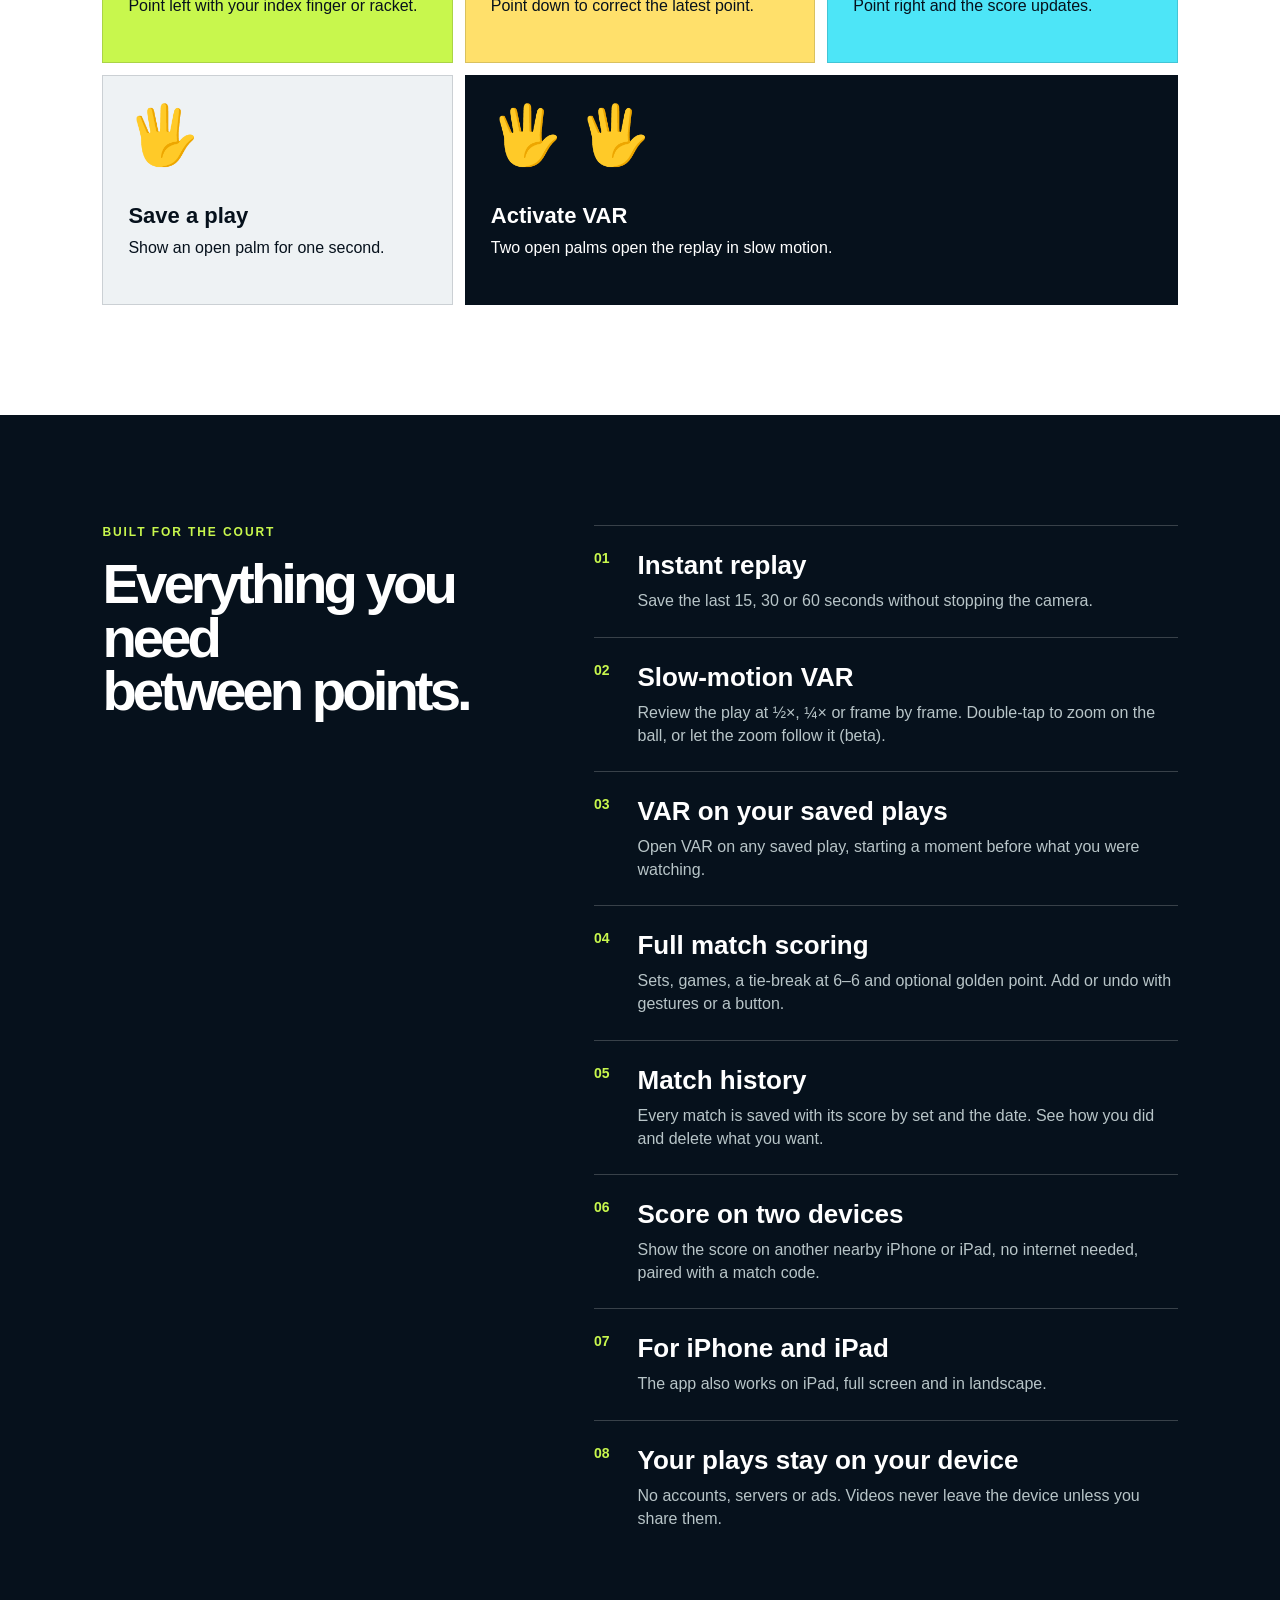
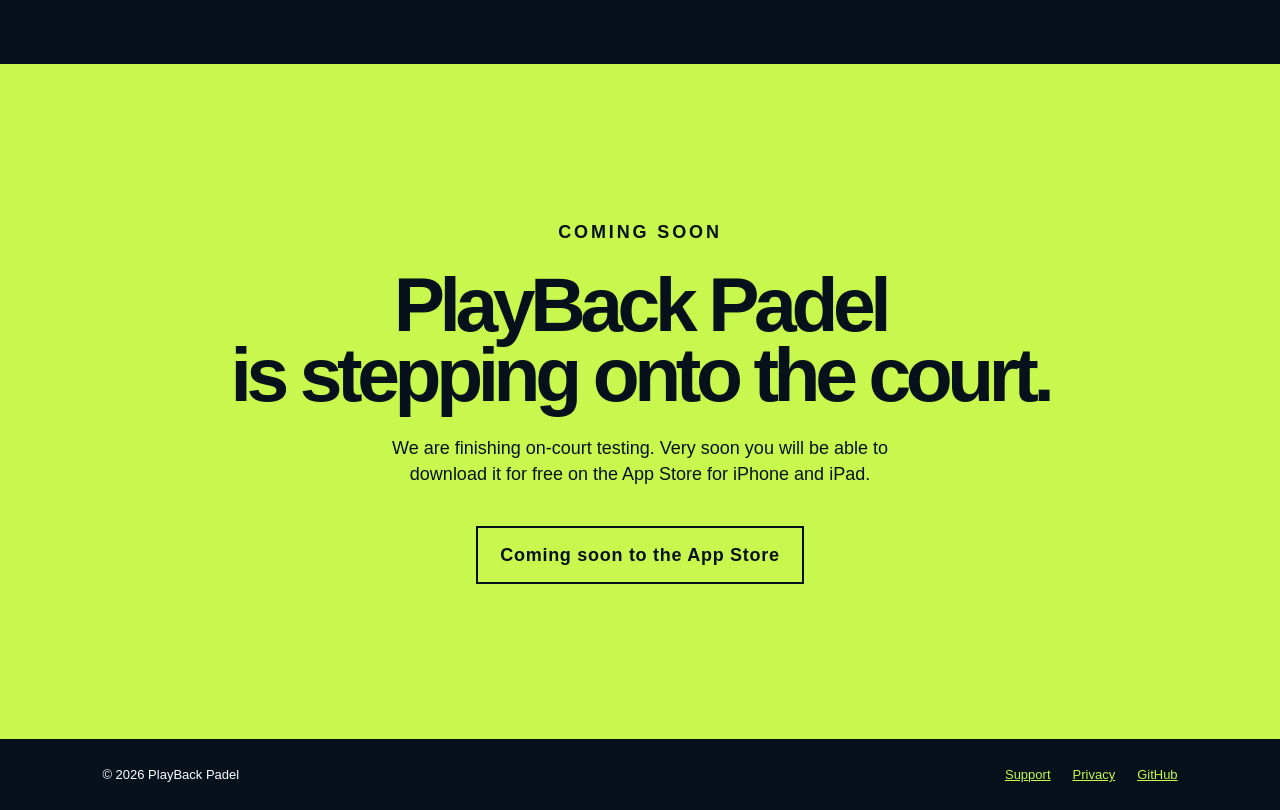
==== commit 0449bab5: "Soporte y privacidad en el sitio, y landing con las novedades de la app Co-Authored-By: Claude Sonne" ====
--- a/index.html
+++ b/index.html
@@ -6,7 +6,7 @@
   <meta http-equiv="Content-Security-Policy" content="default-src 'self'; img-src 'self' data:; style-src 'self'; script-src 'self'; font-src 'self'; connect-src 'none'; object-src 'none'; base-uri 'none'; form-action 'none'">
   <meta name="referrer" content="strict-origin-when-cross-origin">
   <title>PlayBack Padel — Tu mejor punto, siempre listo</title>
-  <meta name="description" content="PlayBack Padel convierte tu iPhone en una cámara de repeticiones para pádel: guardá la jugada con un gesto, revisala en VAR en cámara lenta y llevá el marcador en vivo.">
+  <meta name="description" content="PlayBack Padel convierte tu iPhone o iPad en una cámara de repeticiones para pádel: guardá la jugada con un gesto, revisala en VAR en cámara lenta y llevá el marcador del partido.">
   <meta name="theme-color" content="#06111c">
   <link rel="canonical" href="https://diegokelya.github.io/playback-padel-site/">
   <link rel="icon" type="image/png" sizes="128x128" href="assets/logo-128.png">
@@ -80,10 +80,13 @@
       </div>
       <div class="feature-list">
         <article><b>01</b><div><h3 data-i18n="f1">Repetición instantánea</h3><p data-i18n="f1t">Guardá los últimos 15, 30 o 60 segundos sin detener la cámara.</p></div></article>
-        <article><b>02</b><div><h3 data-i18n="f2">VAR en cámara lenta</h3><p data-i18n="f2t">Revisá la jugada a ½× o cuadro por cuadro, con doble toque para ampliar justo donde está la pelota.</p></div></article>
-        <article><b>03</b><div><h3 data-i18n="f3">Marcador visible</h3><p data-i18n="f3t">Nombres, juegos y puntos en pantalla grande, con el color de cada equipo.</p></div></article>
-        <article><b>04</b><div><h3 data-i18n="f4">Marcador en dos iPhone</h3><p data-i18n="f4t">Mostrá el resultado en un segundo iPhone cercano, sin internet, con un código de partido.</p></div></article>
-        <article><b>05</b><div><h3 data-i18n="f5">Tus jugadas, en tu iPhone</h3><p data-i18n="f5t">Sin cuentas, servidores ni publicidad. Los videos no salen del teléfono salvo que los compartas.</p></div></article>
+        <article><b>02</b><div><h3 data-i18n="f2">VAR en cámara lenta</h3><p data-i18n="f2t">Revisá la jugada a ½×, ¼× o cuadro por cuadro. Doble toque para ampliar la pelota, o dejá que el zoom la siga (beta).</p></div></article>
+        <article><b>03</b><div><h3 data-i18n="f3">VAR en tus jugadas guardadas</h3><p data-i18n="f3t">Abrí el VAR sobre cualquier jugada guardada, empezando un momento antes de lo que estabas viendo.</p></div></article>
+        <article><b>04</b><div><h3 data-i18n="f4">Marcador de partido completo</h3><p data-i18n="f4t">Sets, juegos, tie-break a 6–6 y punto de oro opcional. Sumá o deshacé con gestos o con un botón.</p></div></article>
+        <article><b>05</b><div><h3 data-i18n="f5">Historial de partidos</h3><p data-i18n="f5t">Cada partido queda guardado con el resultado por sets y la fecha. Mirá cómo te fue y borrá lo que quieras.</p></div></article>
+        <article><b>06</b><div><h3 data-i18n="f6">Marcador en dos dispositivos</h3><p data-i18n="f6t">Mostrá el resultado en otro iPhone o iPad cercano, sin internet, con un código de partido.</p></div></article>
+        <article><b>07</b><div><h3 data-i18n="f7">Para iPhone y iPad</h3><p data-i18n="f7t">Usá el iPad como marcador grande a pie de cancha, en pantalla completa y en horizontal.</p></div></article>
+        <article><b>08</b><div><h3 data-i18n="f8">Tus jugadas, en tu dispositivo</h3><p data-i18n="f8t">Sin cuentas, servidores ni publicidad. Los videos no salen del dispositivo salvo que los compartas.</p></div></article>
       </div>
     </section>
 
@@ -98,8 +101,8 @@
   <footer>
     <span>© 2026 PlayBack Padel</span>
     <nav aria-label="Legal">
-      <a id="support-link" href="https://diegokelya.github.io/padel-replay-support/" data-i18n="support">Soporte</a>
-      <a id="privacy-link" href="https://diegokelya.github.io/padel-replay-support/privacy.html" data-i18n="privacy">Privacidad</a>
+      <a id="support-link" href="support/" data-i18n="support">Soporte</a>
+      <a id="privacy-link" href="privacy/" data-i18n="privacy">Privacidad</a>
       <a href="https://github.com/diegokelya/playback-padel-site">GitHub</a>
     </nav>
   </footer>
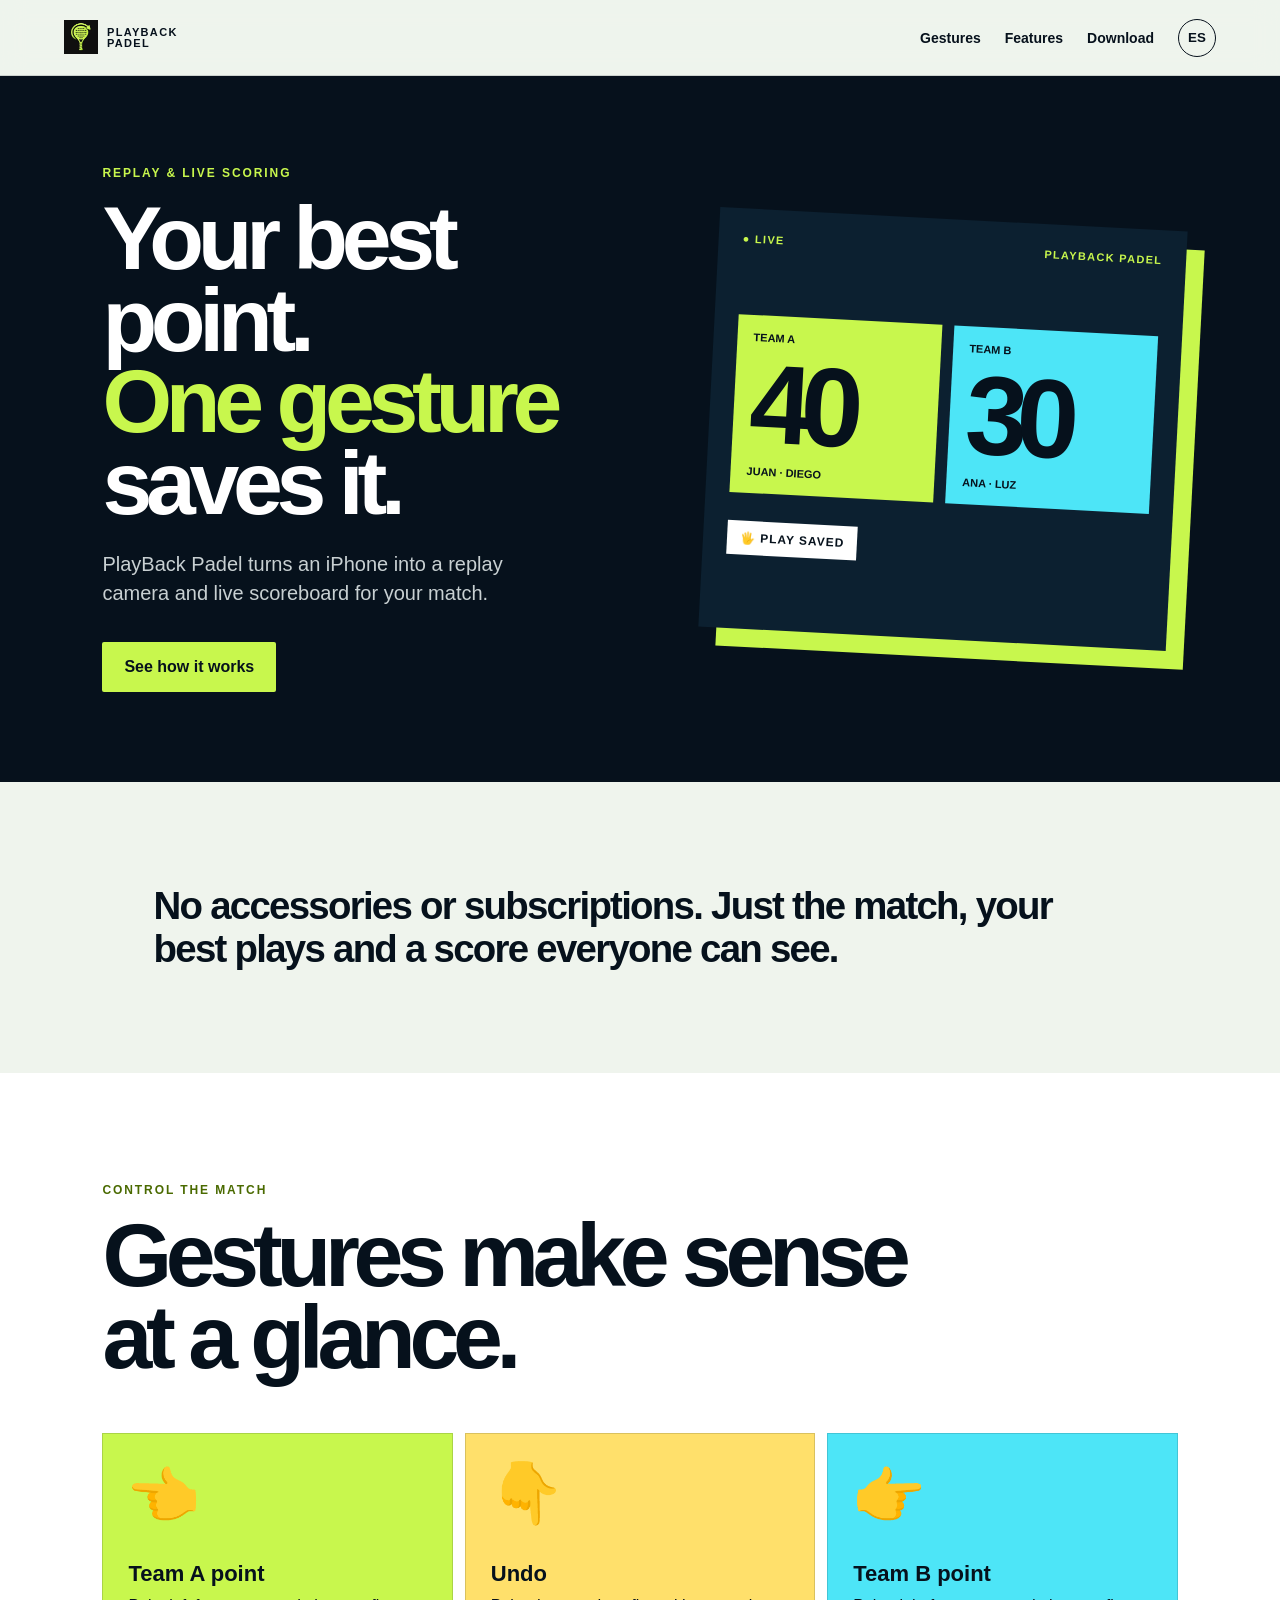
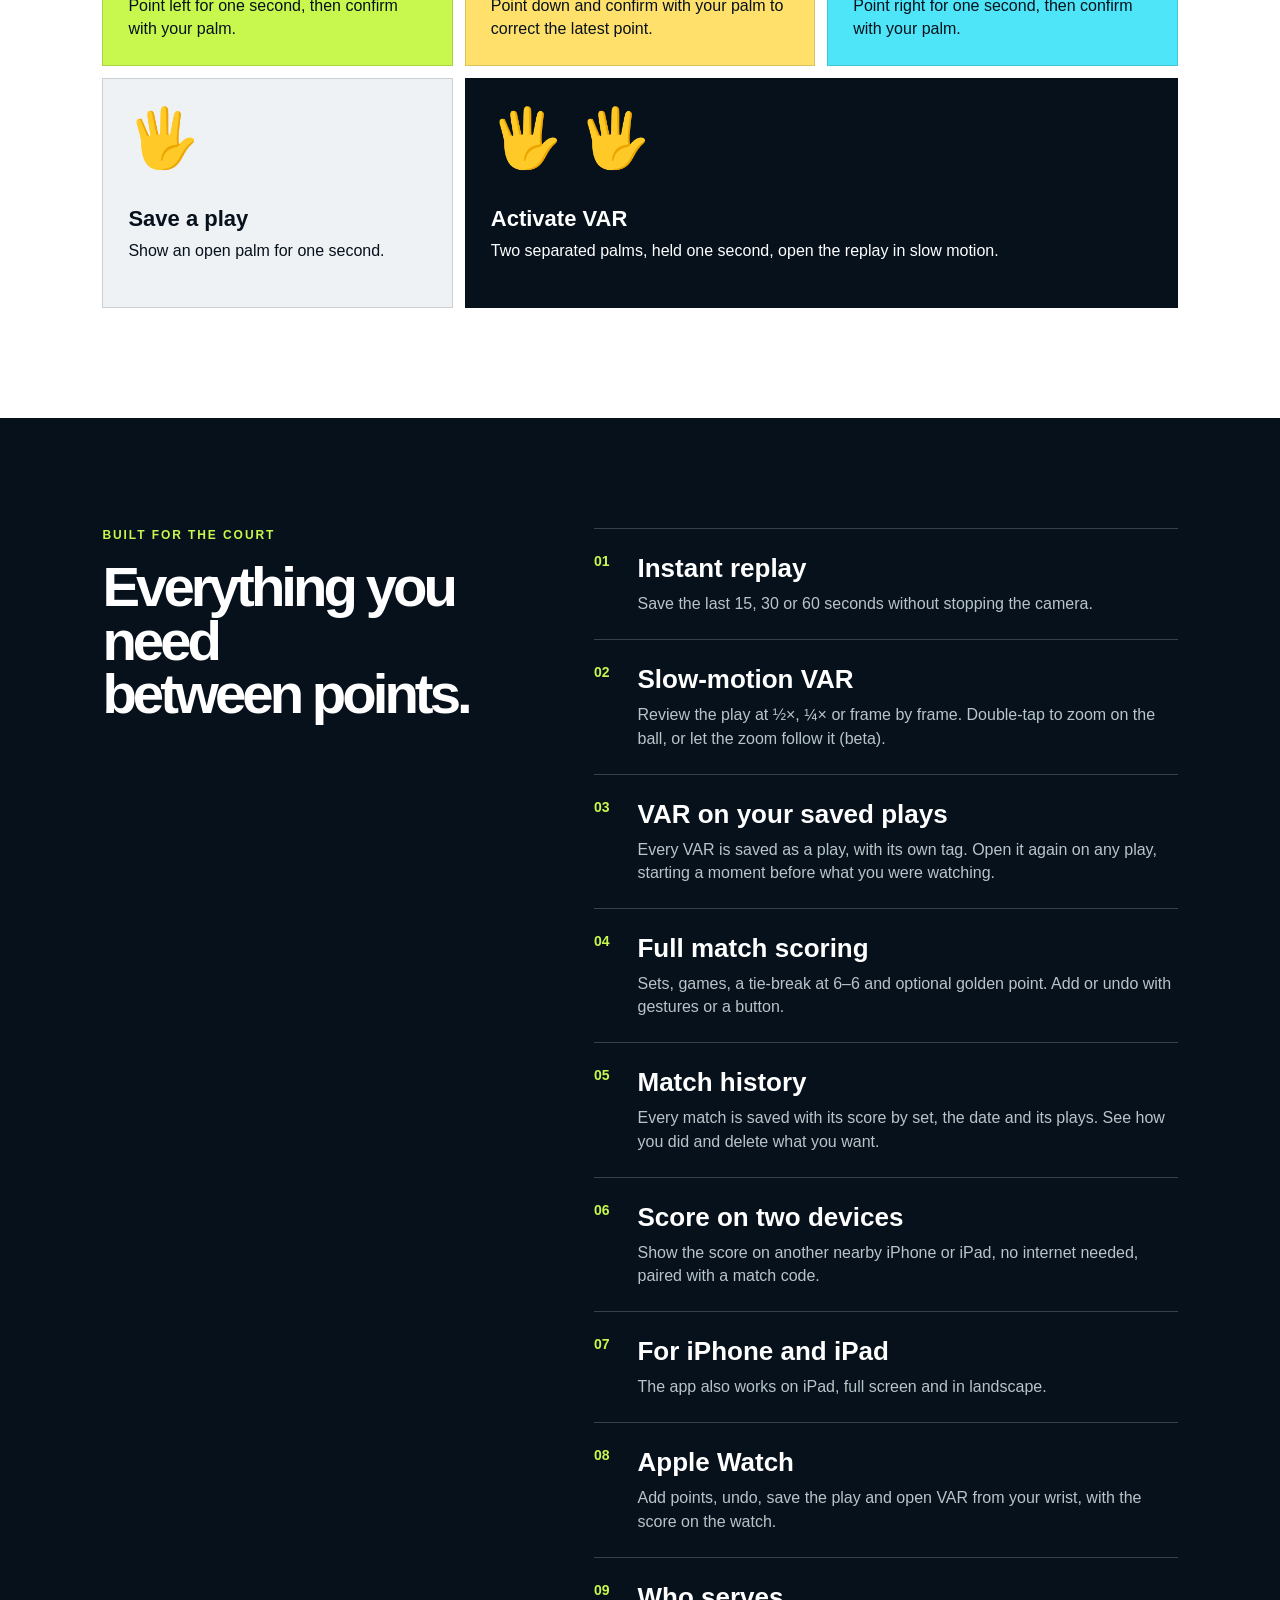
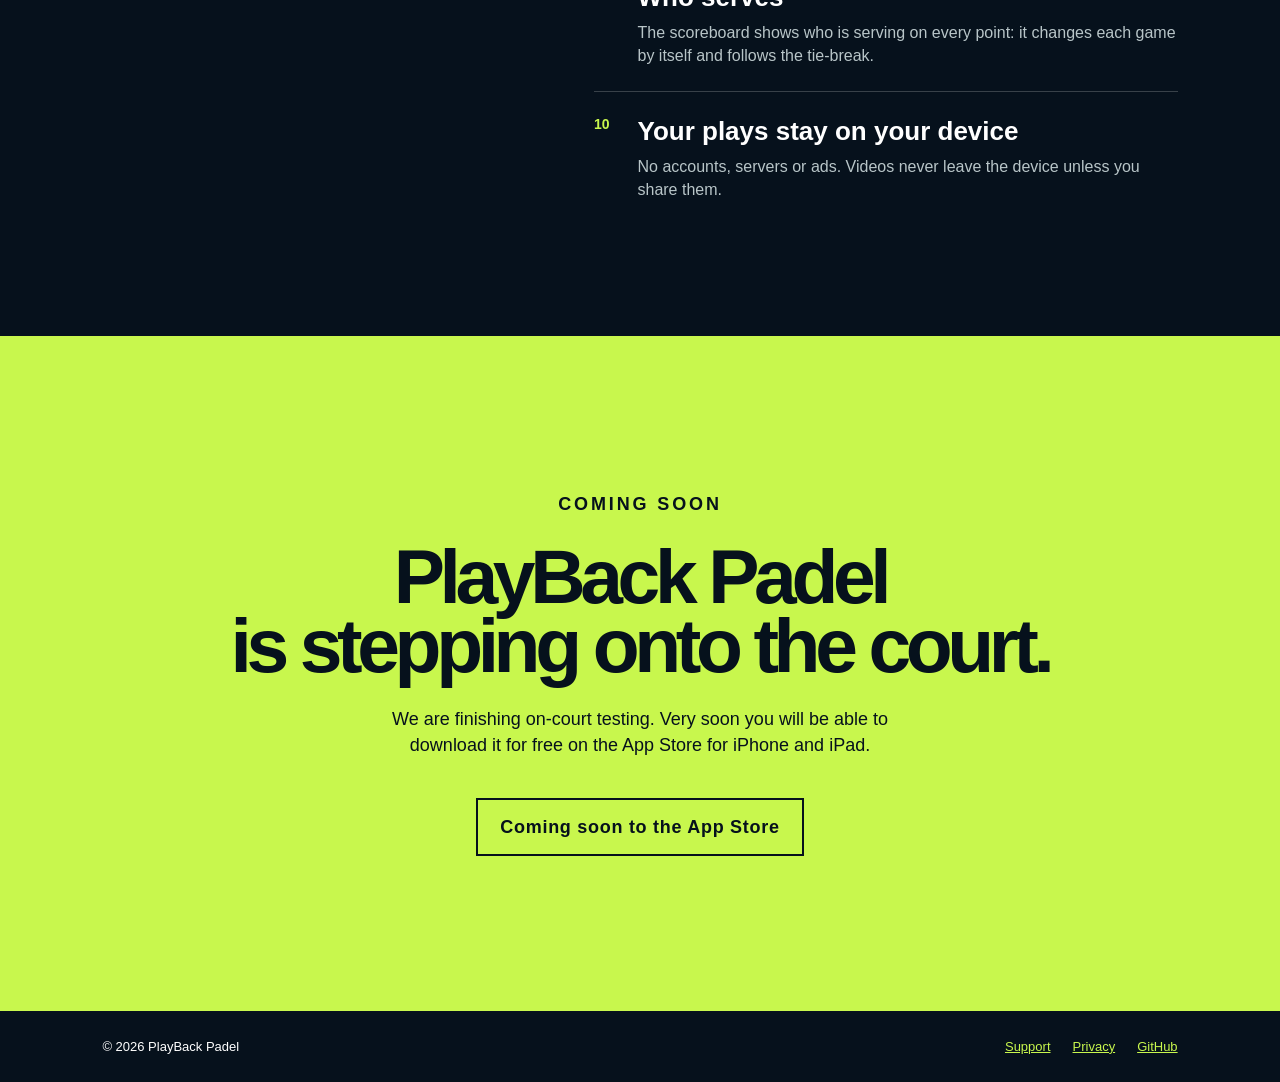
==== commit aadae730: "Sitio: Apple Watch, quién saca, gestos de 1 segundo en dos pasos, VAR y jugadas en partidos Co-Autho" ====
--- a/index.html
+++ b/index.html
@@ -57,7 +57,7 @@
       </div>
     </section>
 
-    <section class="intro"><p data-i18n="intro">Sin reloj, accesorios ni suscripciones. Solo el partido, tus mejores jugadas y un marcador que todos pueden ver.</p></section>
+    <section class="intro"><p data-i18n="intro">Sin accesorios ni suscripciones. Solo el partido, tus mejores jugadas y un marcador que todos pueden ver.</p></section>
 
     <section id="gestos" class="section">
       <div class="section-head">
@@ -86,7 +86,9 @@
         <article><b>05</b><div><h3 data-i18n="f5">Historial de partidos</h3><p data-i18n="f5t">Cada partido queda guardado con el resultado por sets y la fecha. Mirá cómo te fue y borrá lo que quieras.</p></div></article>
         <article><b>06</b><div><h3 data-i18n="f6">Marcador en dos dispositivos</h3><p data-i18n="f6t">Mostrá el resultado en otro iPhone o iPad cercano, sin internet, con un código de partido.</p></div></article>
         <article><b>07</b><div><h3 data-i18n="f7">Para iPhone y iPad</h3><p data-i18n="f7t">Usá el iPad como marcador grande a pie de cancha, en pantalla completa y en horizontal.</p></div></article>
-        <article><b>08</b><div><h3 data-i18n="f8">Tus jugadas, en tu dispositivo</h3><p data-i18n="f8t">Sin cuentas, servidores ni publicidad. Los videos no salen del dispositivo salvo que los compartas.</p></div></article>
+        <article><b>08</b><div><h3 data-i18n="f9">Apple Watch</h3><p data-i18n="f9t">Sumá puntos, deshacé, guardá la jugada y abrí el VAR desde la muñeca, con el puntaje en el reloj.</p></div></article>
+        <article><b>09</b><div><h3 data-i18n="f10">Quién saca</h3><p data-i18n="f10t">El marcador marca quién saca en cada punto: cambia solo en cada juego y respeta el tie-break.</p></div></article>
+        <article><b>10</b><div><h3 data-i18n="f8">Tus jugadas, en tu dispositivo</h3><p data-i18n="f8t">Sin cuentas, servidores ni publicidad. Los videos no salen del dispositivo salvo que los compartas.</p></div></article>
       </div>
     </section>
 
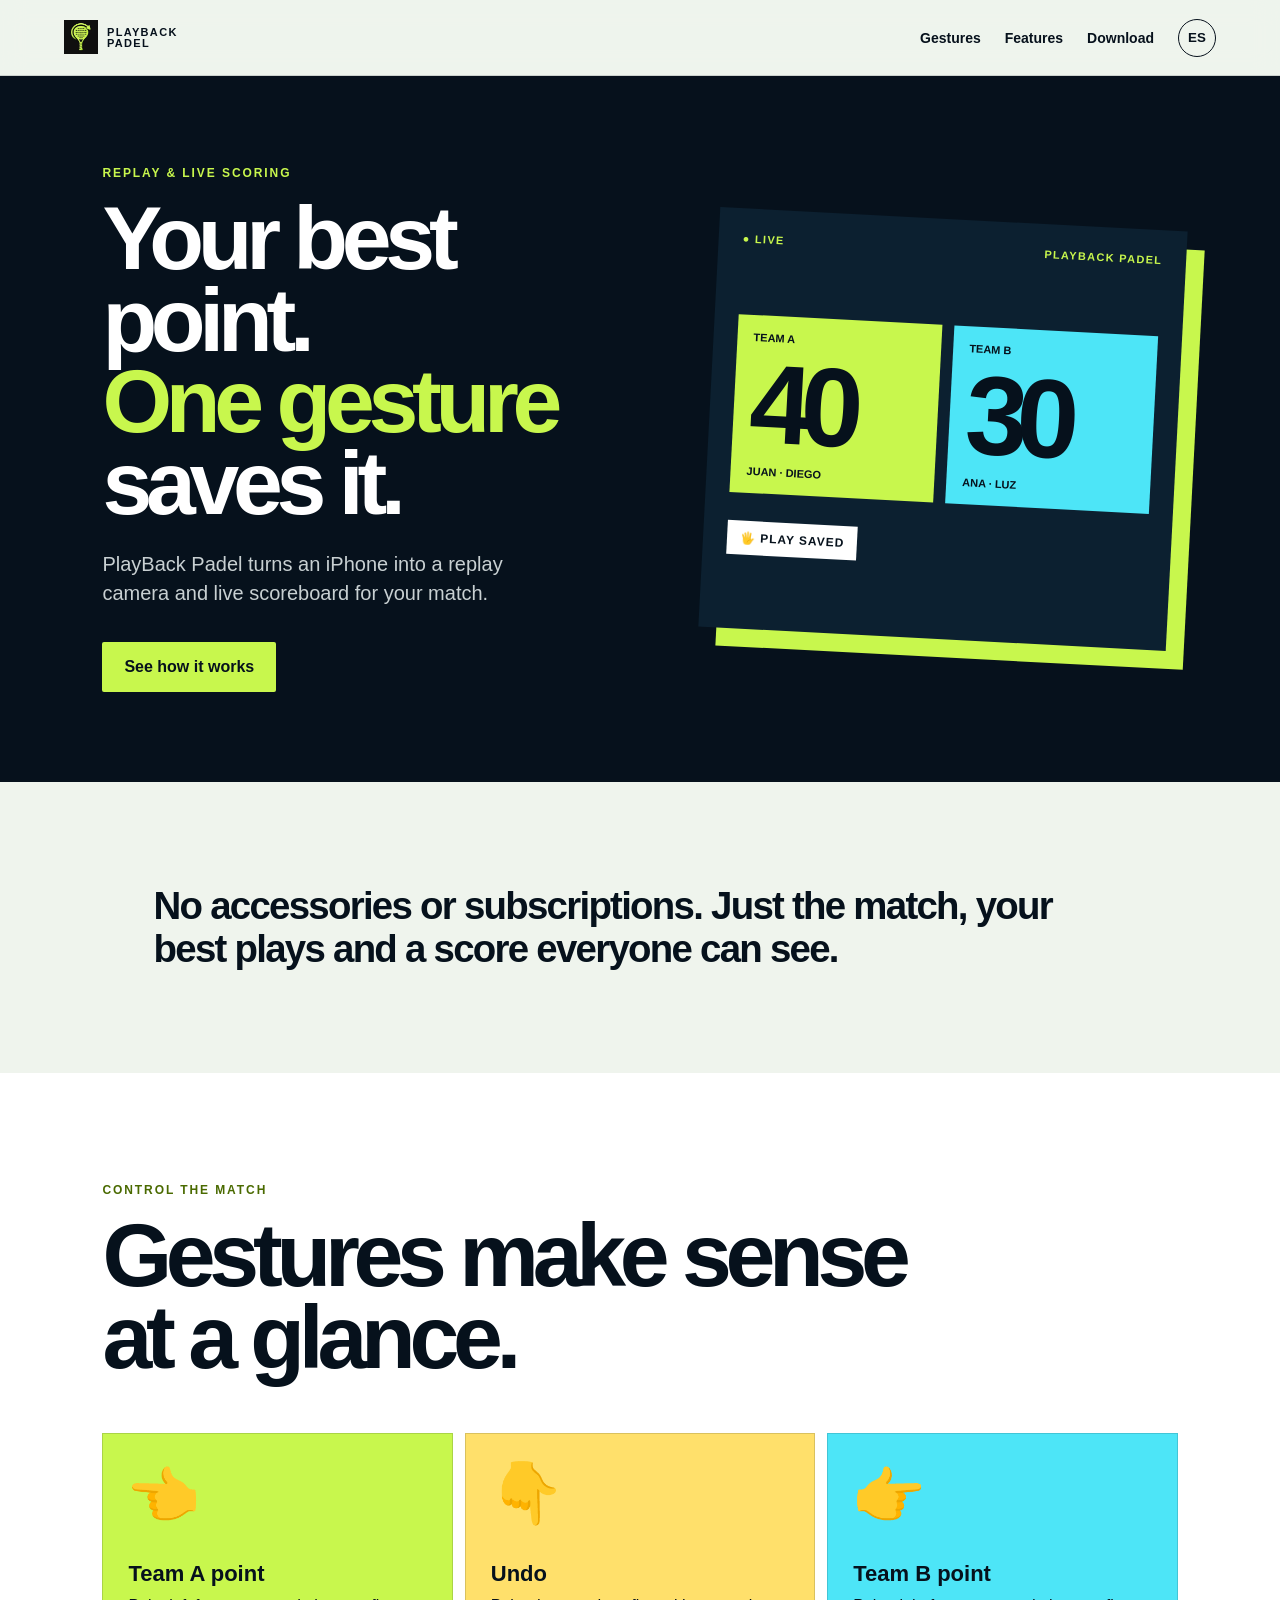
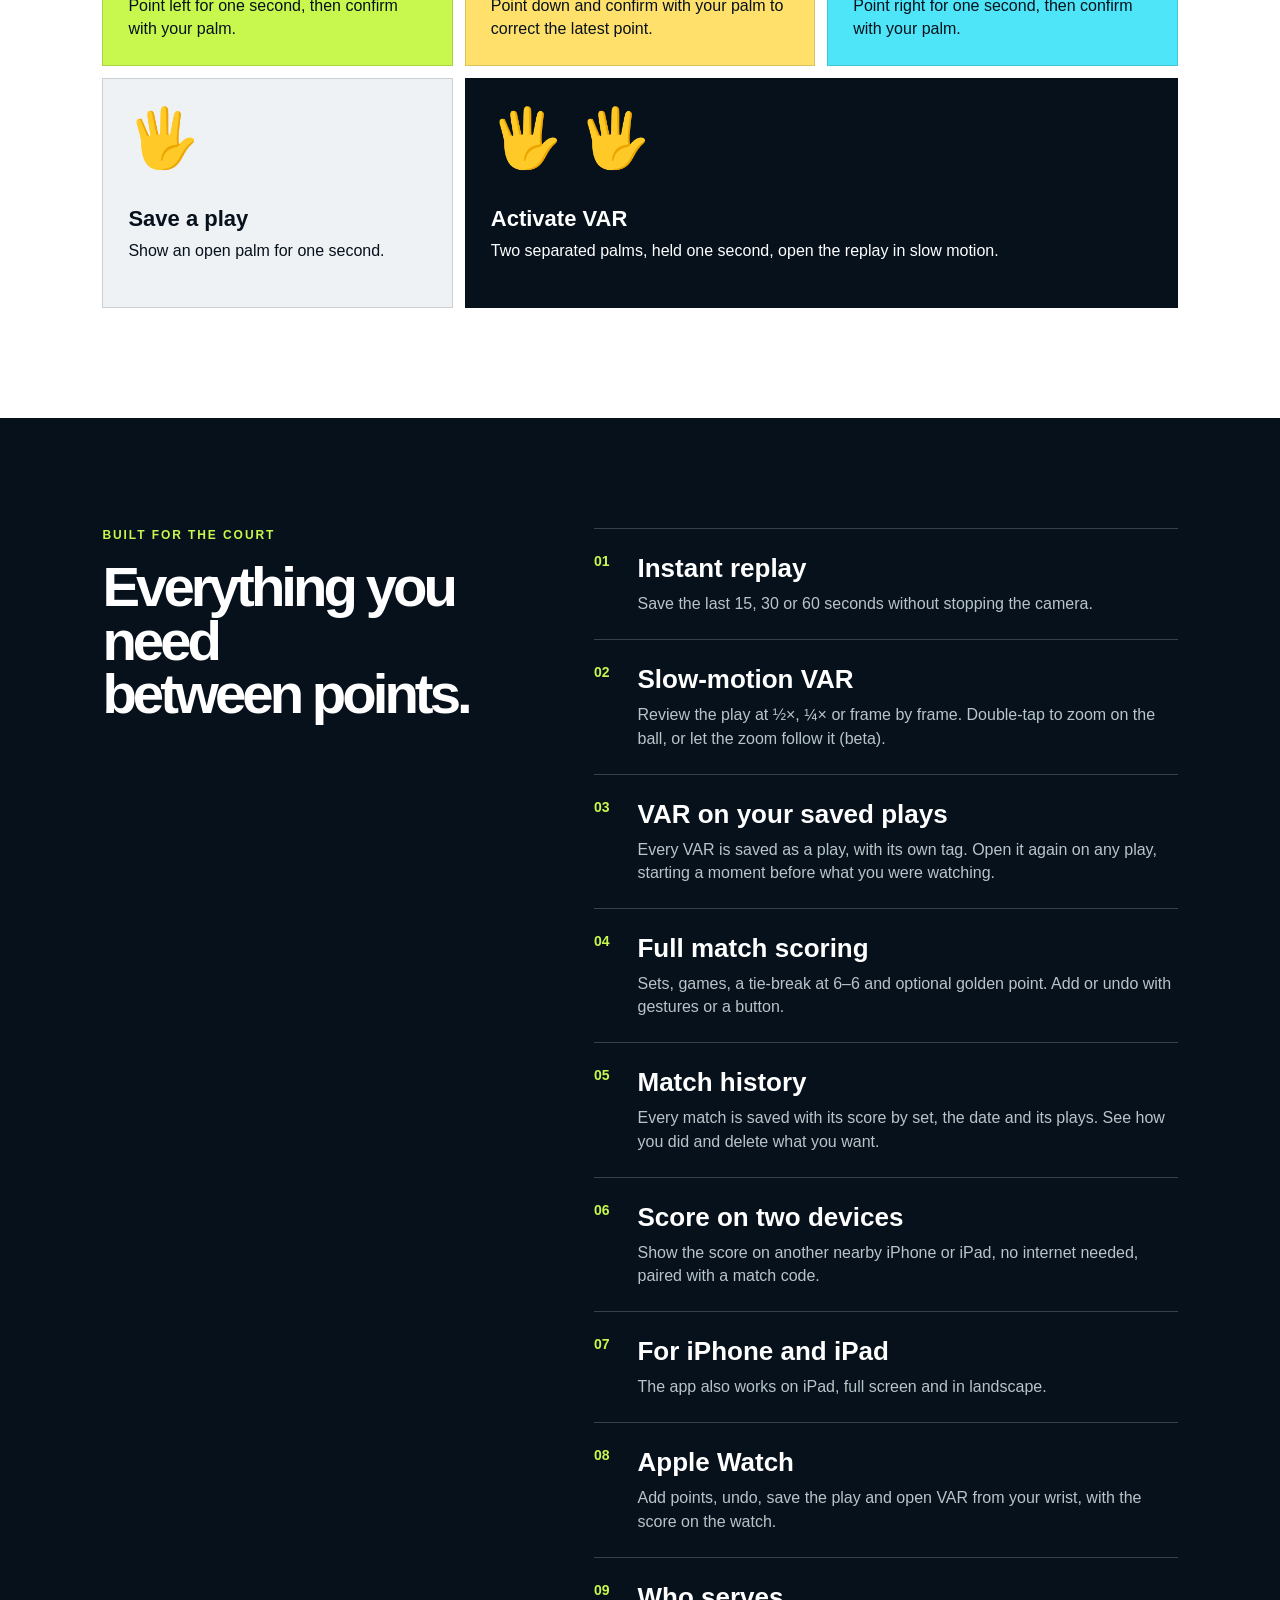
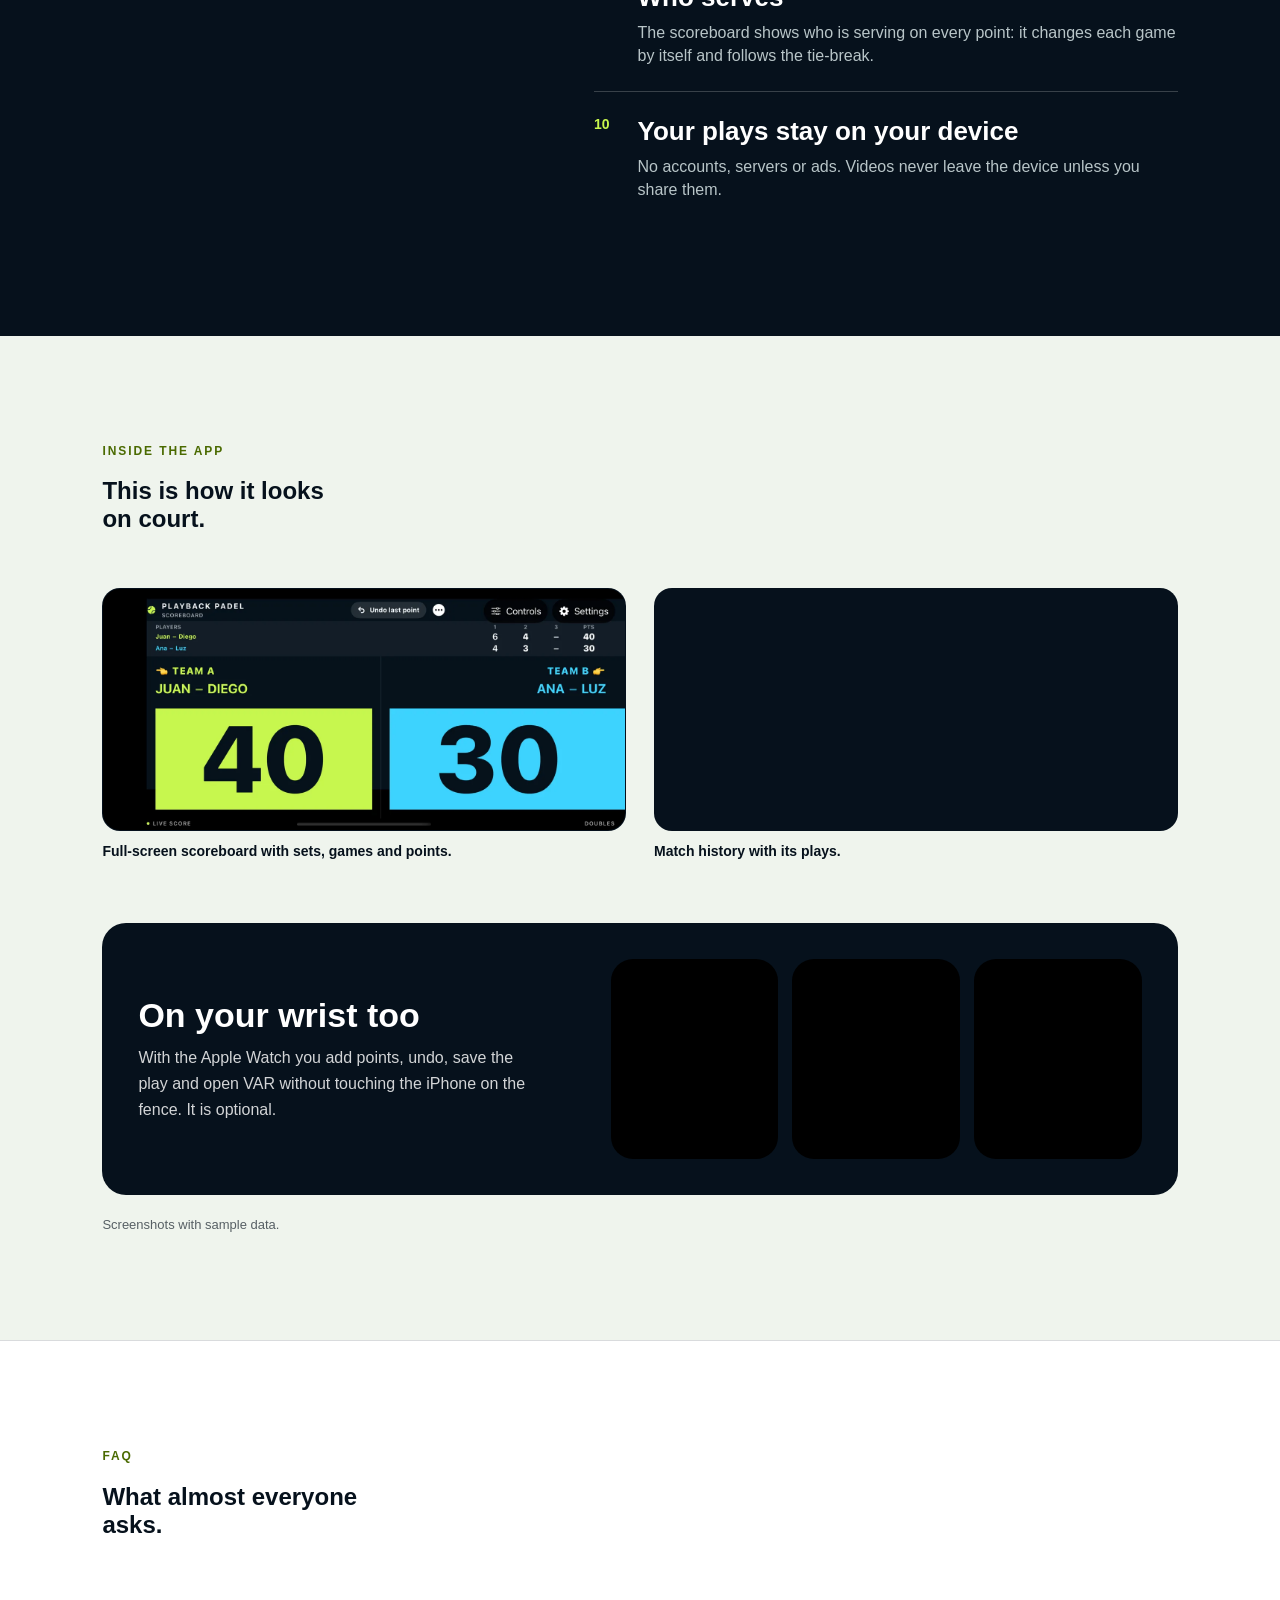
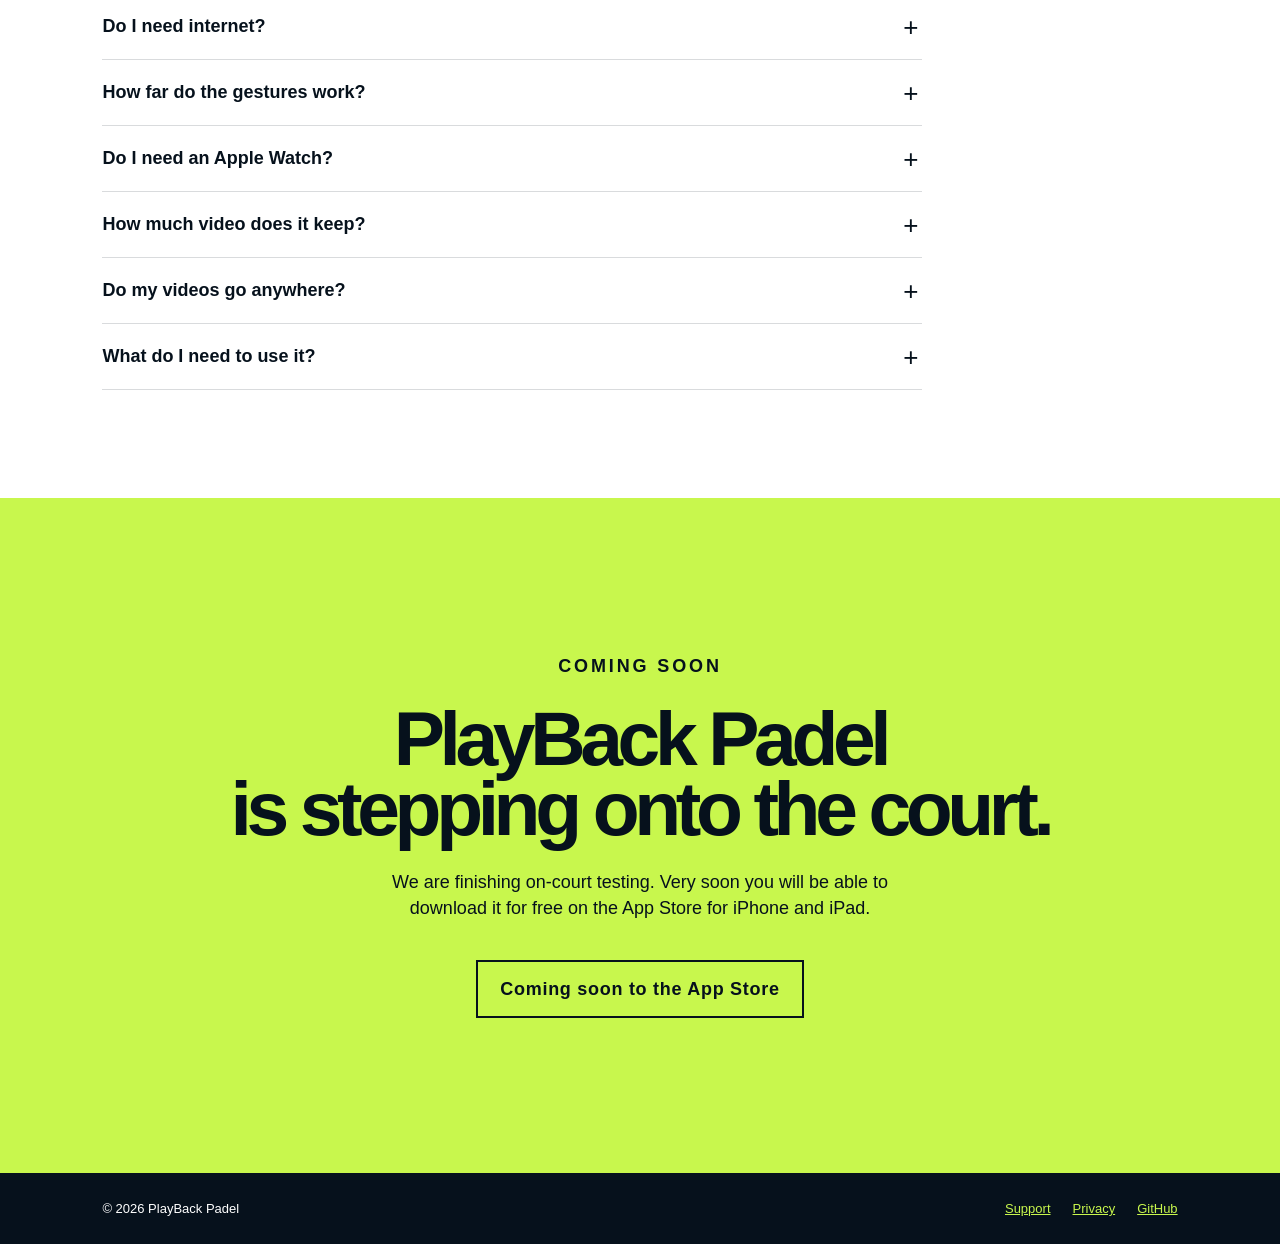
==== commit df77a694: "Sitio: capturas reales de la app y del Apple Watch, y preguntas frecuentes Co-Authored-By: Claude So" ====
--- a/index.html
+++ b/index.html
@@ -92,6 +92,44 @@
       </div>
     </section>
 
+    <section id="app" class="shots">
+      <div class="section-head">
+        <p class="eyebrow" data-i18n="shotsEyebrow">LA APP POR DENTRO</p>
+        <h2 data-i18n="shotsTitle">Así se ve<br>en la cancha.</h2>
+      </div>
+      <div class="shot-row">
+        <figure class="shot"><img data-shot="marcador" data-i18n-alt="shotScoreAlt" alt="" width="1400" height="647" loading="lazy" decoding="async"><figcaption data-i18n="shotScore">Marcador a pantalla completa, con sets, juegos y puntos.</figcaption></figure>
+        <figure class="shot"><img data-shot="historial" data-i18n-alt="shotHistoryAlt" alt="" width="1400" height="647" loading="lazy" decoding="async"><figcaption data-i18n="shotHistory">Historial de partidos con sus jugadas.</figcaption></figure>
+      </div>
+      <div class="watch-block">
+        <div class="watch-copy">
+          <h3 data-i18n="watchTitle">También en tu muñeca</h3>
+          <p data-i18n="watchText">Con el Apple Watch sumás puntos, deshacés, guardás la jugada y abrís el VAR sin tocar el iPhone de la reja. Es opcional.</p>
+        </div>
+        <div class="watch-shots">
+          <figure><img data-shot="watch1" data-i18n-alt="watch1Alt" alt="" width="416" height="496" loading="lazy" decoding="async"></figure>
+          <figure><img data-shot="watch2" data-i18n-alt="watch2Alt" alt="" width="416" height="496" loading="lazy" decoding="async"></figure>
+          <figure><img data-shot="watch3" data-i18n-alt="watch3Alt" alt="" width="416" height="496" loading="lazy" decoding="async"></figure>
+        </div>
+      </div>
+      <p class="shots-note" data-i18n="shotsNote">Capturas con datos de ejemplo.</p>
+    </section>
+
+    <section id="preguntas" class="faq">
+      <div class="section-head">
+        <p class="eyebrow" data-i18n="faqEyebrow">PREGUNTAS FRECUENTES</p>
+        <h2 data-i18n="faqTitle">Lo que casi todos<br>preguntan.</h2>
+      </div>
+      <div class="faq-list">
+        <details><summary data-i18n="q1">¿Necesito internet?</summary><p data-i18n="a1">No. Todo funciona en el dispositivo. El marcador compartido entre dos iPhone o iPad usa Wi-Fi o Bluetooth, sin internet.</p></details>
+        <details><summary data-i18n="q2">¿A qué distancia funcionan los gestos?</summary><p data-i18n="a2">Hasta unos 1,5 metros de la cámara. Para jugar más lejos están el marcador con botones y el Apple Watch.</p></details>
+        <details><summary data-i18n="q3">¿Necesito un Apple Watch?</summary><p data-i18n="a3">No. Los gestos y los botones de la pantalla alcanzan. El reloj es un extra para manejar el partido desde la muñeca.</p></details>
+        <details><summary data-i18n="q4">¿Cuánto video guarda?</summary><p data-i18n="a4">Mantiene en bucle los últimos 15, 30 o 60 segundos, a tu elección. Solo se guarda un video cuando mostrás la palma o tocás Guardar jugada.</p></details>
+        <details><summary data-i18n="q5">¿Mis videos se suben a algún lado?</summary><p data-i18n="a5">No. No hay cuentas ni servidores: los videos, los nombres y los puntajes quedan en tu dispositivo, y solo salen si vos los compartís.</p></details>
+        <details><summary data-i18n="q6">¿Qué necesito para usarla?</summary><p data-i18n="a6">Un iPhone o iPad con iOS 17 o superior. Para el reloj, un Apple Watch con watchOS 10 o superior.</p></details>
+      </div>
+    </section>
+
     <section id="proximamente" class="waitlist">
       <p class="eyebrow" data-i18n="waitEyebrow">PRÓXIMAMENTE</p>
       <h2 data-i18n="waitTitle">PlayBack Padel<br>está entrando a la cancha.</h2>
--- a/styles.css
+++ b/styles.css
@@ -1,3 +1,11 @@
 :root{--ink:#06111c;--lime:#c8f74d;--cyan:#4de5f7;--paper:#eff4ed;--line:rgba(6,17,28,.15)}*{box-sizing:border-box}html{scroll-behavior:smooth}@media(prefers-reduced-motion:reduce){html{scroll-behavior:auto}.court-card{transform:none}}body{margin:0;background:var(--paper);color:var(--ink);font-family:Arial,sans-serif}.nav{height:76px;display:flex;align-items:center;justify-content:space-between;padding:0 5vw;border-bottom:1px solid var(--line);position:sticky;top:0;background:rgba(239,244,237,.94);backdrop-filter:blur(12px);z-index:2}.brand{display:flex;align-items:center;gap:9px;color:inherit;text-decoration:none;font-size:11px;font-weight:900;letter-spacing:.12em;line-height:1}.brand img{width:34px;height:34px;object-fit:contain}.nav nav{display:flex;align-items:center;gap:24px}.skip{position:absolute;left:-999px;top:8px;background:var(--lime);color:var(--ink);padding:10px 14px;font-weight:900;z-index:10}.skip:focus{left:8px}a:focus-visible,button:focus-visible{outline:3px solid var(--lime);outline-offset:3px}.nav a:focus-visible,.nav button:focus-visible,.waitlist a:focus-visible{outline-color:var(--ink)}.nav nav a{color:inherit;text-decoration:none;font-size:14px;font-weight:700}.nav button{border:1px solid var(--ink);background:transparent;color:var(--ink);border-radius:50%;width:38px;height:38px;font-weight:800;cursor:pointer}.hero{min-height:670px;padding:10vh 8vw;display:grid;grid-template-columns:1.05fr .95fr;gap:7vw;align-items:center;background:var(--ink);color:white;overflow:hidden}.eyebrow{font-size:12px;letter-spacing:.16em;font-weight:900;color:var(--lime);margin:0 0 18px}.hero h1,.section h2,.features h2,.waitlist h2{font-size:clamp(46px,7vw,96px);line-height:.91;letter-spacing:-.07em;margin:0}.hero h1 em{font-style:normal;color:var(--lime)}.lede{max-width:470px;font-size:20px;line-height:1.45;color:#c8d0d2;margin:26px 0 34px}.primary{display:inline-block;background:var(--lime);color:var(--ink);padding:16px 22px;border:0;border-radius:2px;text-decoration:none;font-weight:900}.court-card{background:#0c2030;box-shadow:18px 18px 0 var(--lime);min-height:420px;padding:24px;transform:rotate(3deg)}.broadcast{display:flex;justify-content:space-between;font-size:11px;letter-spacing:.12em;font-weight:900;color:var(--lime)}.score-grid{display:grid;grid-template-columns:1fr 1fr;gap:12px;margin-top:70px}.score-grid div{padding:16px;background:var(--lime);color:var(--ink)}.score-grid div:last-child{background:var(--cyan)}.score-grid small,.score-grid p{display:block;font-size:11px;font-weight:900;margin:0}.score-grid strong{display:block;margin:8px 0}.score-grid strong{font-size:112px;line-height:.95;letter-spacing:-.1em}.gesture-chip{margin-top:28px;background:white;color:var(--ink);display:inline-block;padding:10px 13px;font-size:12px;font-weight:900;letter-spacing:.08em}.intro{padding:65px 12vw;font-size:clamp(25px,3vw,42px);font-weight:800;line-height:1.1;letter-spacing:-.045em}.section,.features{padding:110px 8vw}.section{background:white}.section-head{max-width:850px;margin-bottom:55px}.gesture-grid{display:grid;grid-template-columns:repeat(3,1fr);gap:12px}.gesture{min-height:230px;padding:25px;border:1px solid var(--line)}.gesture span{font-size:58px;font-weight:900}.gesture h3{font-size:22px;margin:34px 0 8px}.gesture p{margin:0;line-height:1.4}.gesture.a{background:var(--lime)}.gesture.b{background:var(--cyan)}.gesture.undo{background:#ffe06b}.gesture.save{background:#eef2f4}.gesture.var{background:var(--ink);color:white;grid-column:span 2}.section .eyebrow{color:#4a6a00}.features{background:var(--ink);color:white;display:grid;grid-template-columns:.8fr 1.2fr;gap:8vw}.feature-list article{display:flex;gap:28px;padding:24px 0;border-top:1px solid rgba(255,255,255,.2)}.feature-list b{font-size:14px;color:var(--lime)}.feature-list h3{font-size:26px;margin:0 0 8px}.feature-list p{color:#b8c5c8;margin:0;line-height:1.45}.waitlist{text-align:center;padding:130px 20px;background:var(--lime)}.waitlist .eyebrow{color:var(--ink)}.waitlist h2{font-size:clamp(48px,6vw,84px)}.waitlist p{font-size:18px;max-width:560px;margin:25px auto;line-height:1.45}.waitlist .badge{display:inline-block;margin-top:14px;padding:14px 22px;border:2px solid var(--ink);font-weight:900;letter-spacing:.04em}footer{padding:28px 8vw;display:flex;justify-content:space-between;background:var(--ink);color:white;font-size:13px}footer nav{display:flex;gap:22px}footer a{color:var(--lime)}@media(max-width:700px){.nav{padding:0 20px}.nav nav{gap:14px}.nav nav a{font-size:13px}.nav nav a[href='#proximamente']{display:none}.hero{grid-template-columns:1fr;padding:70px 26px;gap:60px;min-height:auto}.court-card{min-height:330px}.score-grid{margin-top:35px}.score-grid strong{font-size:64px}.section,.features{padding:75px 24px}.gesture-grid{grid-template-columns:1fr 1fr}.gesture{min-height:190px;padding:18px}.gesture.var{grid-column:span 2}.features{grid-template-columns:1fr}.waitlist{padding:90px 22px}footer{flex-direction:column;gap:14px}}@media(max-width:380px){.brand span{display:none}}
 .notfound{min-height:100vh}
 .features h2{font-size:clamp(40px,4.4vw,64px);line-height:.95}
+
+.shots,.faq{padding:12vh 8vw}.shots{background:var(--paper)}.shot-row{display:grid;grid-template-columns:repeat(2,1fr);gap:28px;margin-top:40px}.shot{margin:0}.shot img{display:block;width:100%;height:auto;border-radius:18px;border:1px solid var(--line);background:var(--ink)}.shot figcaption{margin-top:12px;font-size:14px;font-weight:700}
+.watch-block{display:grid;grid-template-columns:1fr 1.3fr;gap:5vw;align-items:center;margin-top:64px;padding:36px;background:var(--ink);color:#fff;border-radius:24px}.watch-copy h3{margin:0 0 10px;font-size:clamp(24px,3vw,34px)}.watch-copy p{margin:0;line-height:1.6;color:rgba(255,255,255,.82)}.watch-shots{display:grid;grid-template-columns:repeat(3,1fr);gap:14px}.watch-shots figure{margin:0}.watch-shots img{display:block;width:100%;height:auto;border-radius:22px;background:#000}
+.shots-note{margin:22px 0 0;font-size:13px;opacity:.65}
+.faq{background:#fff;border-top:1px solid var(--line)}.faq-list{margin-top:36px;max-width:820px}.faq details{border-bottom:1px solid var(--line);padding:4px 0}.faq summary{cursor:pointer;list-style:none;padding:18px 36px 18px 0;font-size:18px;font-weight:800;position:relative}.faq summary::-webkit-details-marker{display:none}.faq summary::after{content:"+";position:absolute;right:4px;top:50%;transform:translateY(-50%);font-size:26px;font-weight:400}.faq details[open] summary::after{content:"–"}.faq details p{margin:0 0 20px;line-height:1.65;max-width:68ch}.faq summary:focus-visible{outline:3px solid var(--ink);outline-offset:2px}
+@media(max-width:760px){.shot-row{grid-template-columns:1fr}.watch-block{grid-template-columns:1fr;padding:24px}.shots,.faq{padding:9vh 6vw}}
+.shots .eyebrow,.faq .eyebrow{color:#4a6a00}
+section[id]{scroll-margin-top:84px}
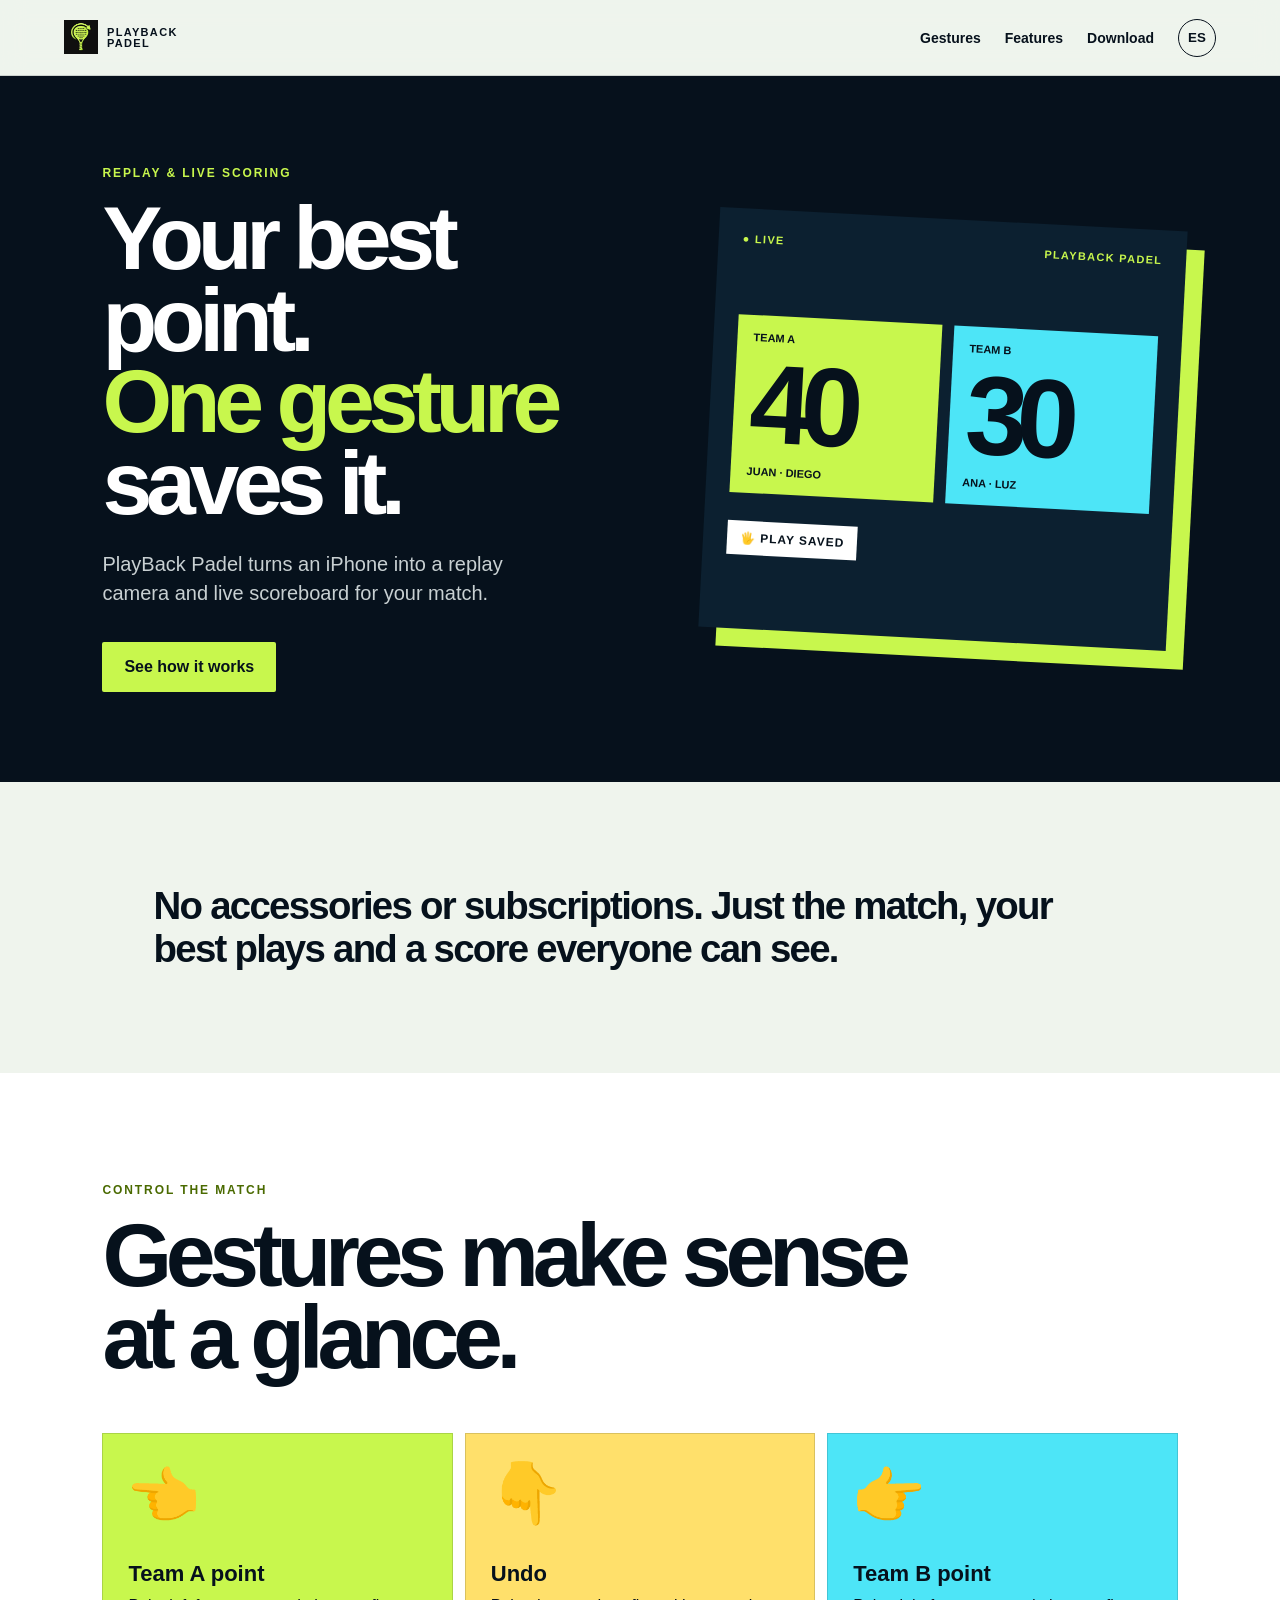
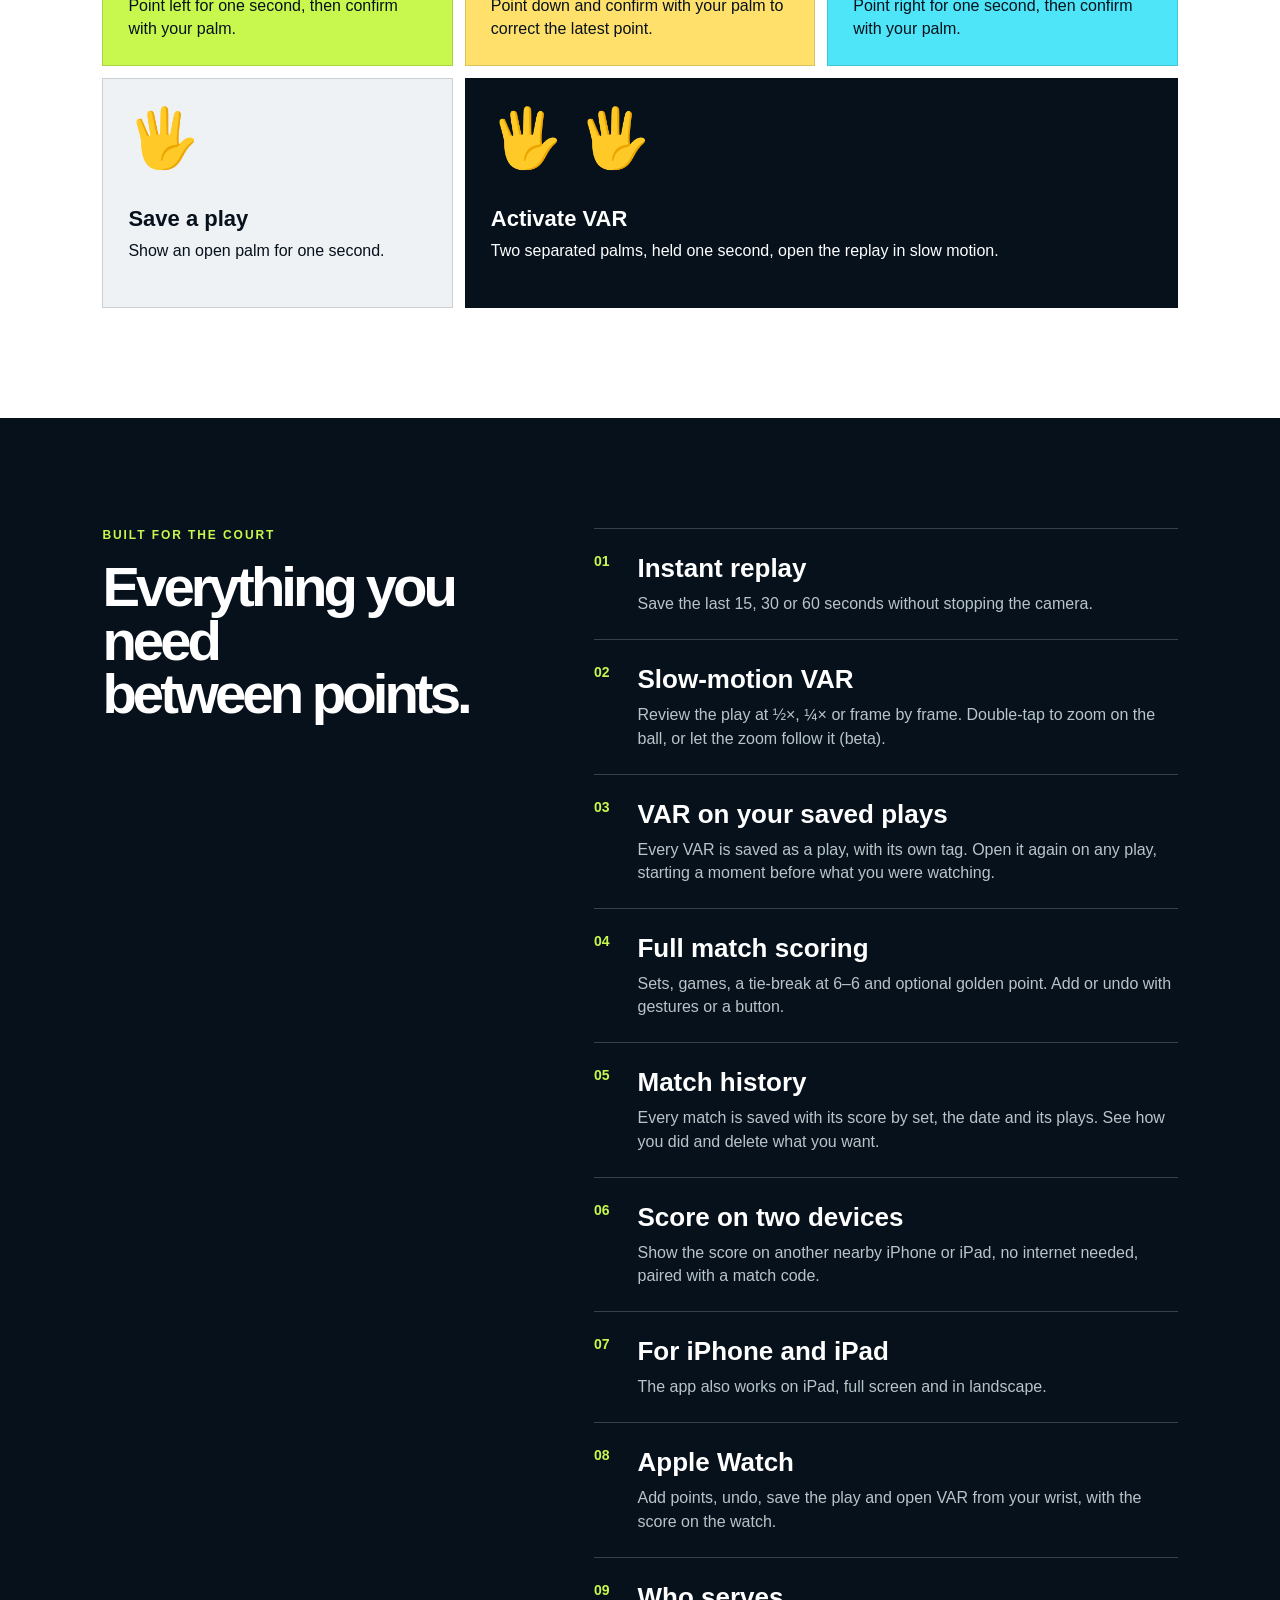
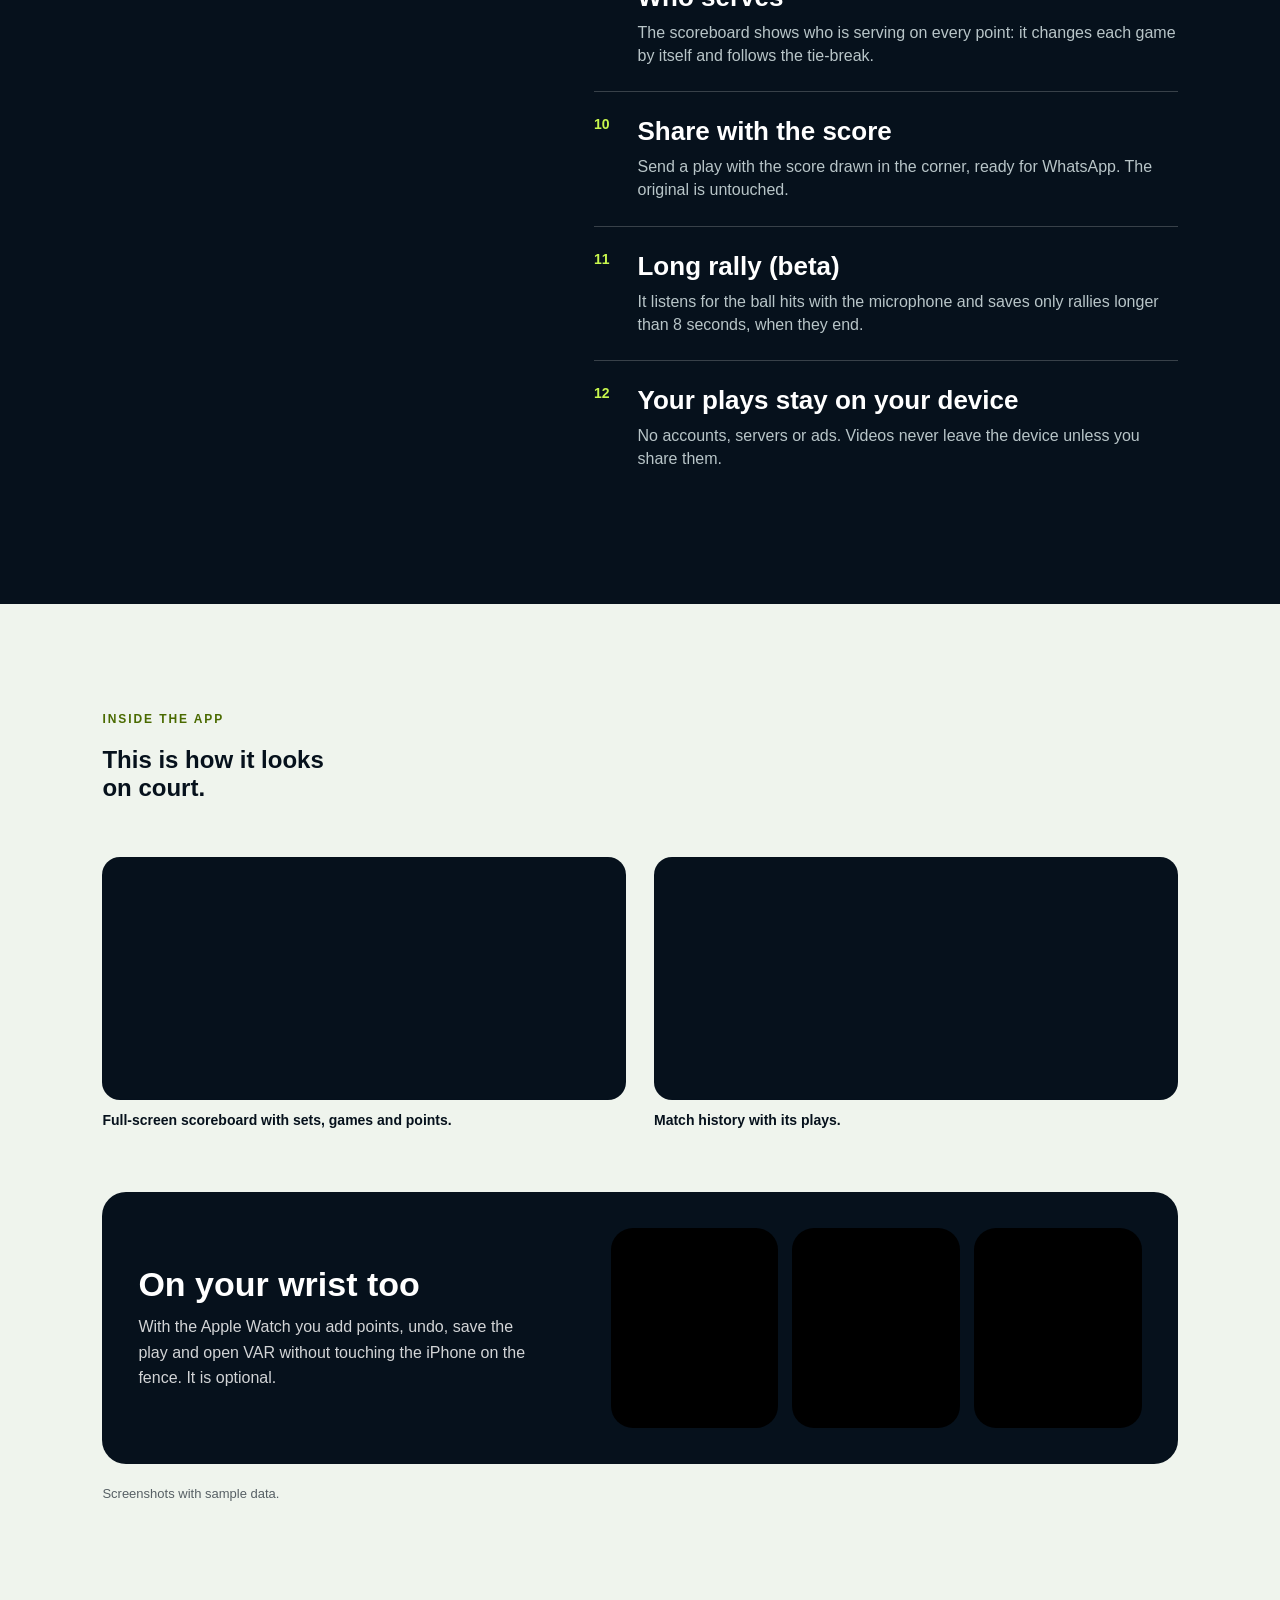
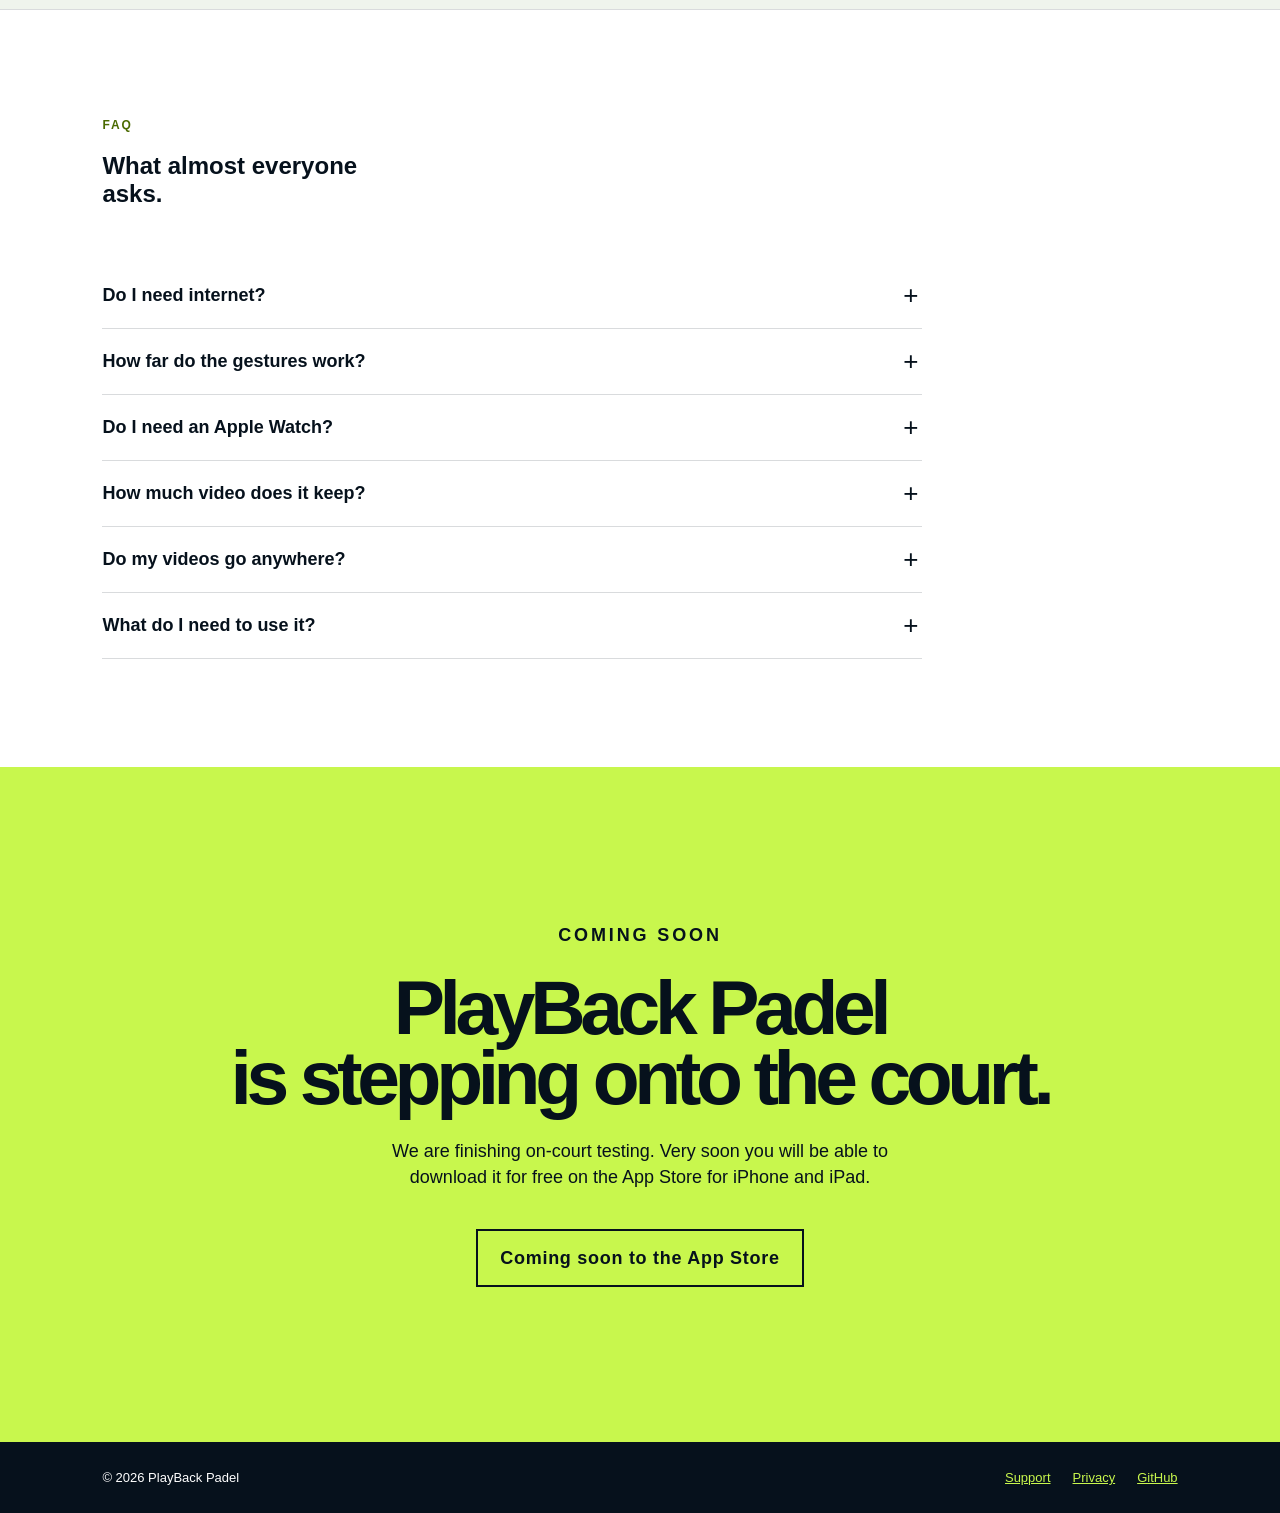
==== commit cd10c317: "Sitio: se alinea con la app actual (sin reconocimiento de voz ni copia automática a Fotos; rally, co" ====
--- a/index.html
+++ b/index.html
@@ -88,7 +88,9 @@
         <article><b>07</b><div><h3 data-i18n="f7">Para iPhone y iPad</h3><p data-i18n="f7t">Usá el iPad como marcador grande a pie de cancha, en pantalla completa y en horizontal.</p></div></article>
         <article><b>08</b><div><h3 data-i18n="f9">Apple Watch</h3><p data-i18n="f9t">Sumá puntos, deshacé, guardá la jugada y abrí el VAR desde la muñeca, con el puntaje en el reloj.</p></div></article>
         <article><b>09</b><div><h3 data-i18n="f10">Quién saca</h3><p data-i18n="f10t">El marcador marca quién saca en cada punto: cambia solo en cada juego y respeta el tie-break.</p></div></article>
-        <article><b>10</b><div><h3 data-i18n="f8">Tus jugadas, en tu dispositivo</h3><p data-i18n="f8t">Sin cuentas, servidores ni publicidad. Los videos no salen del dispositivo salvo que los compartas.</p></div></article>
+        <article><b>10</b><div><h3 data-i18n="f11">Compartir con marcador</h3><p data-i18n="f11t">Mandá una jugada con el marcador dibujado en la esquina, lista para WhatsApp. El original no se toca.</p></div></article>
+        <article><b>11</b><div><h3 data-i18n="f12">Rally largo (beta)</h3><p data-i18n="f12t">Con el micrófono detecta los golpes y guarda solo los rallies de más de 8 segundos, cuando terminan.</p></div></article>
+        <article><b>12</b><div><h3 data-i18n="f8">Tus jugadas, en tu dispositivo</h3><p data-i18n="f8t">Sin cuentas, servidores ni publicidad. Los videos no salen del dispositivo salvo que los compartas.</p></div></article>
       </div>
     </section>
 
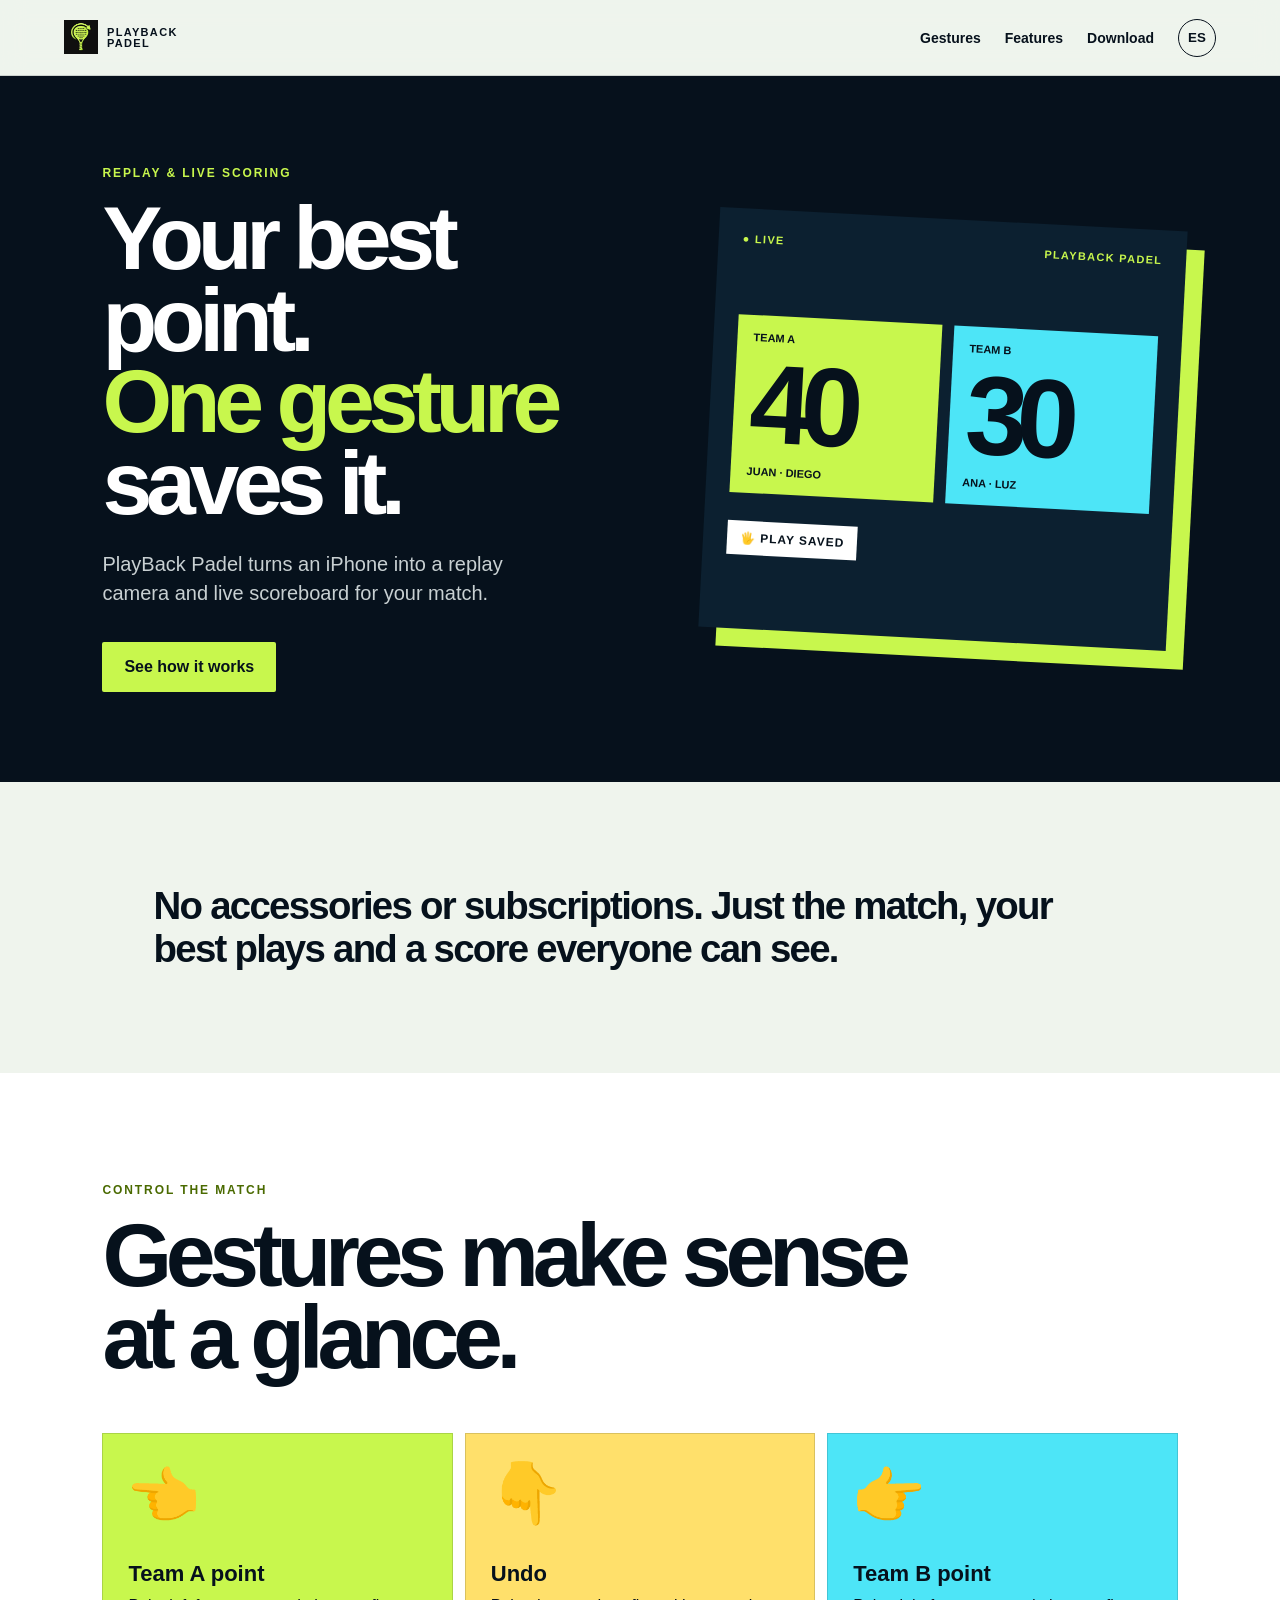
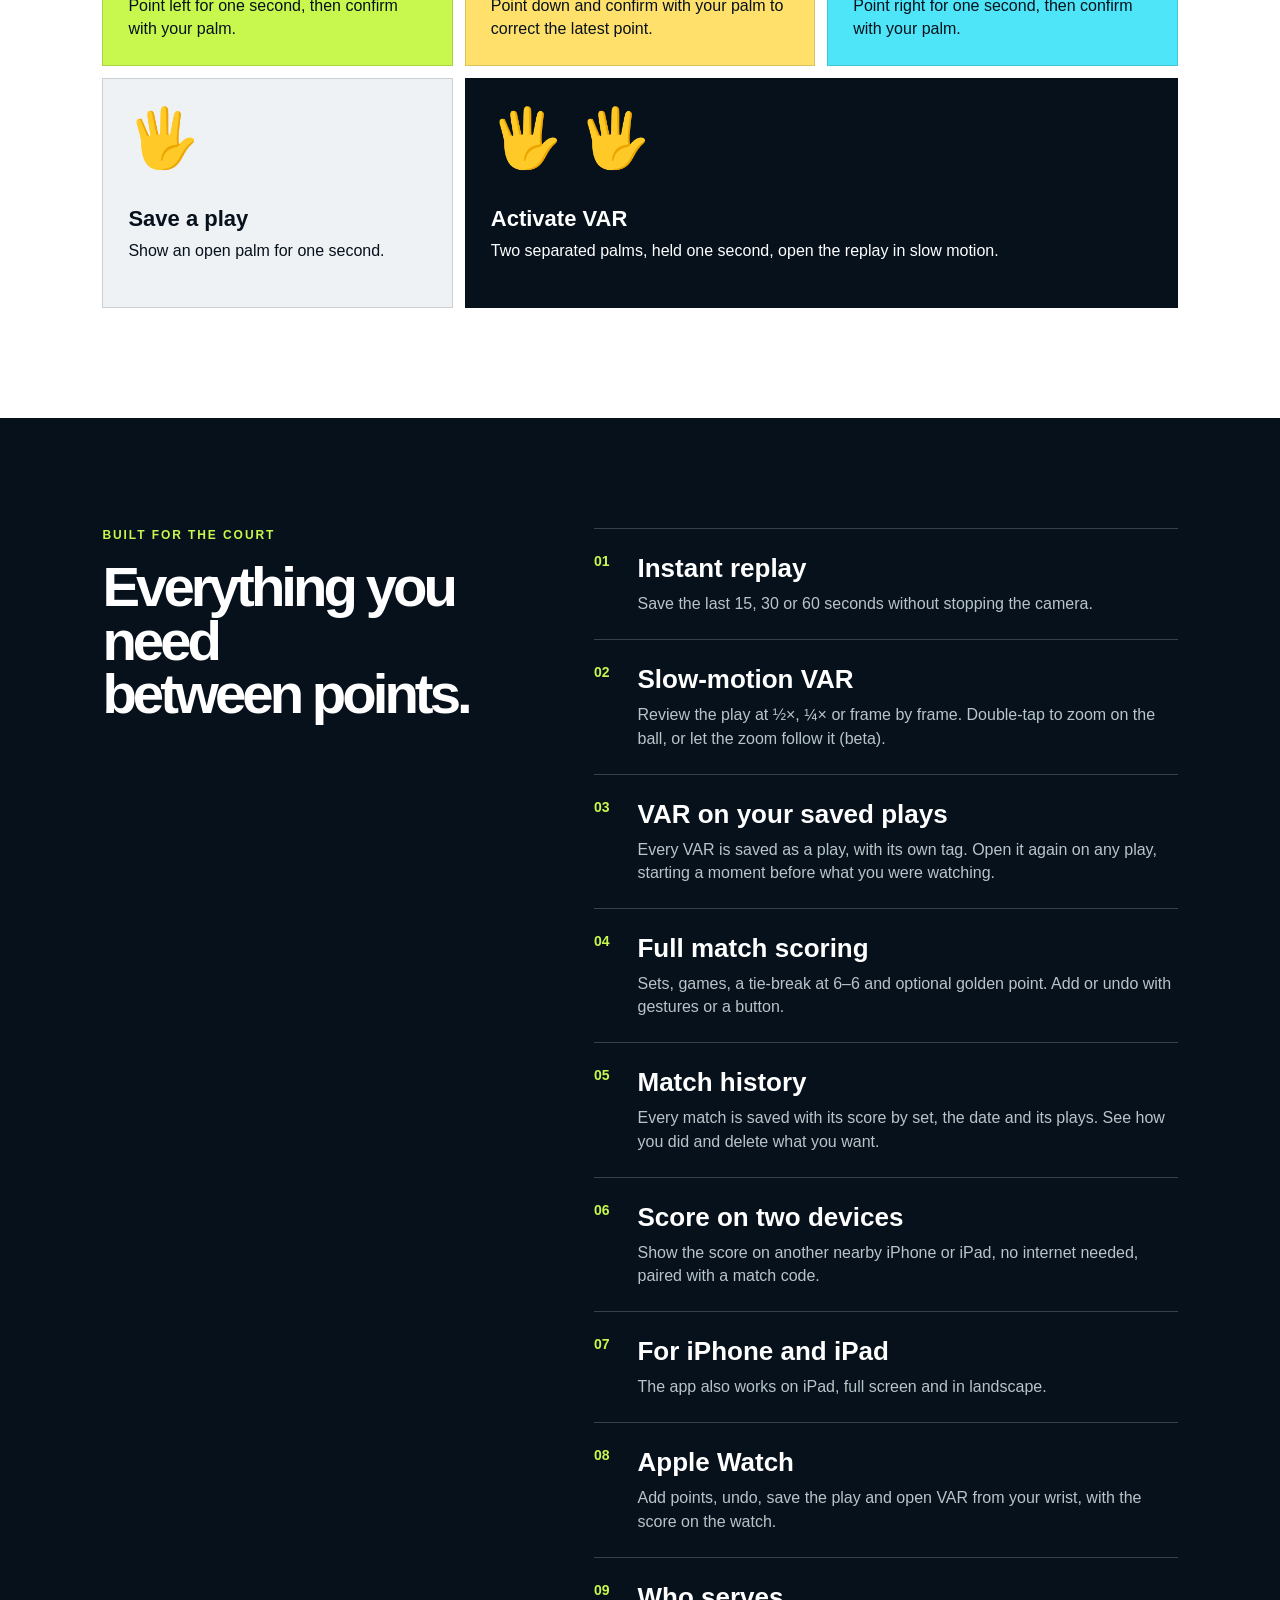
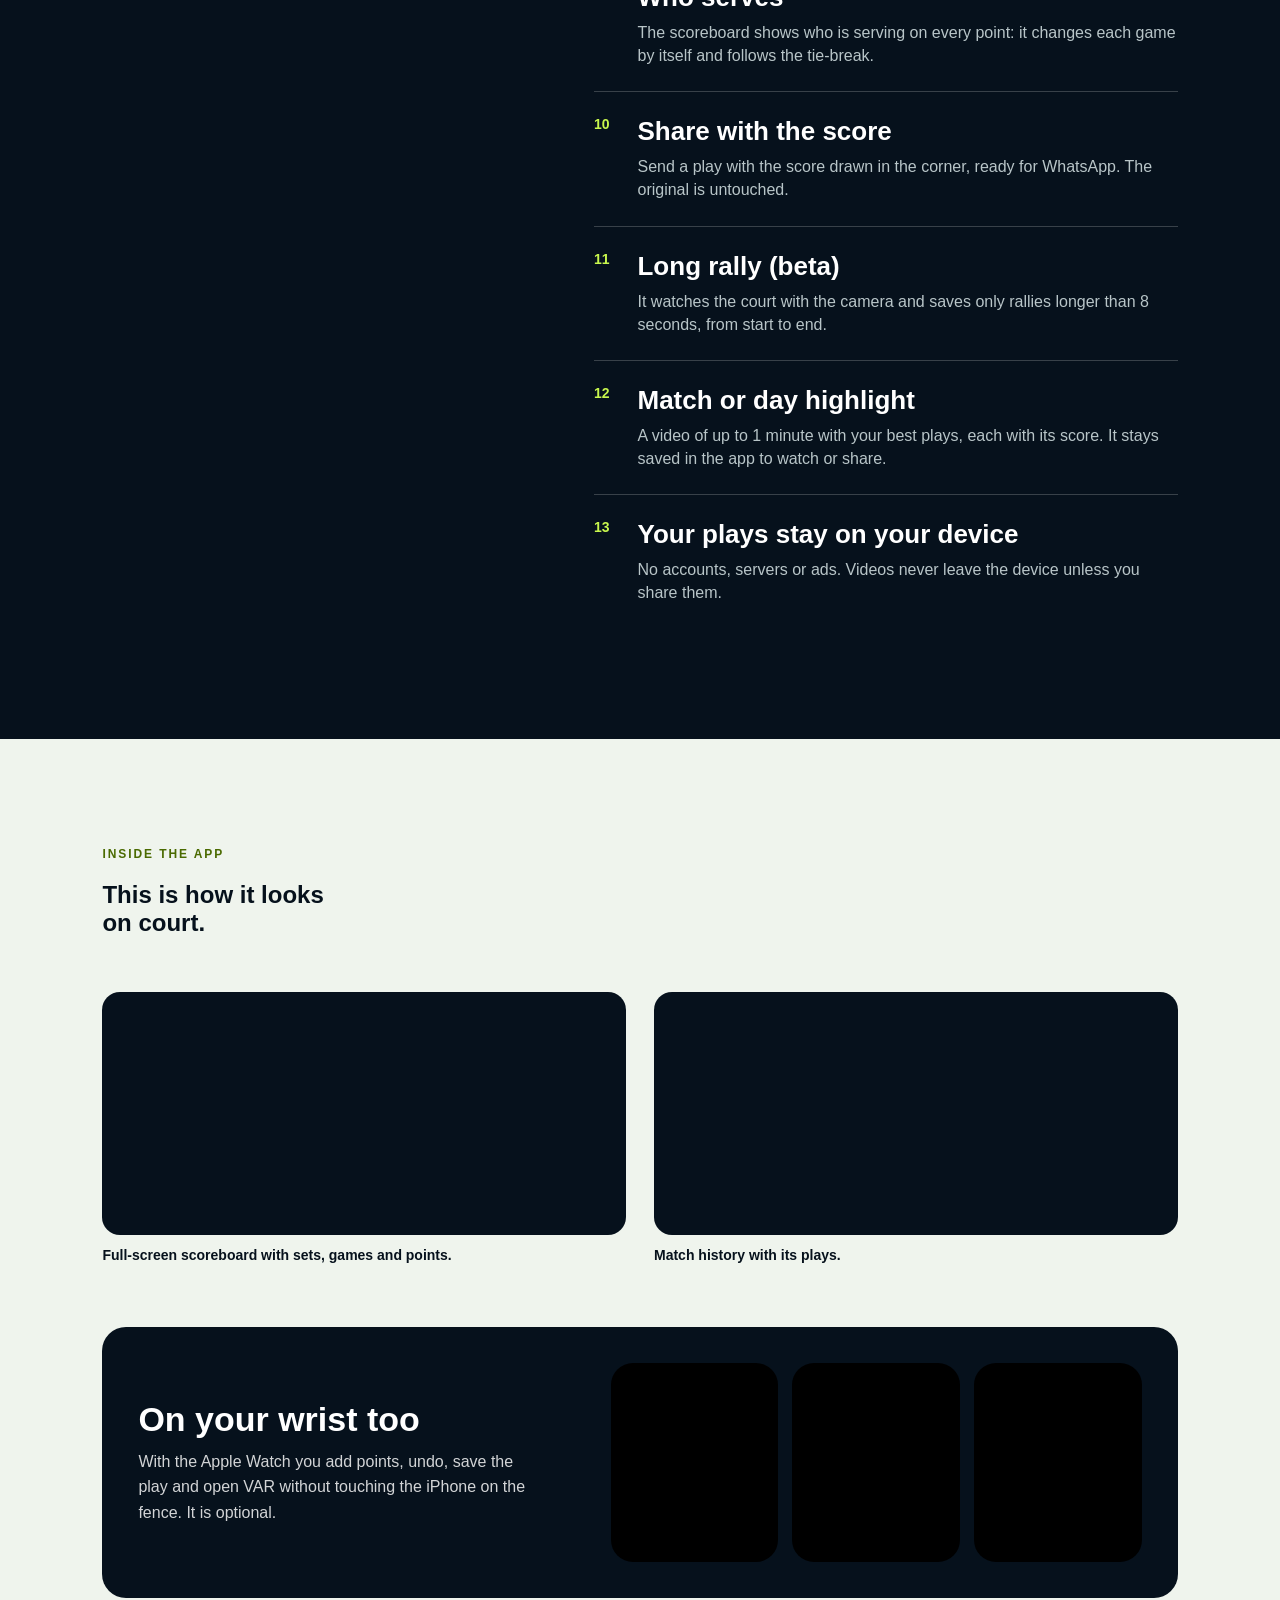
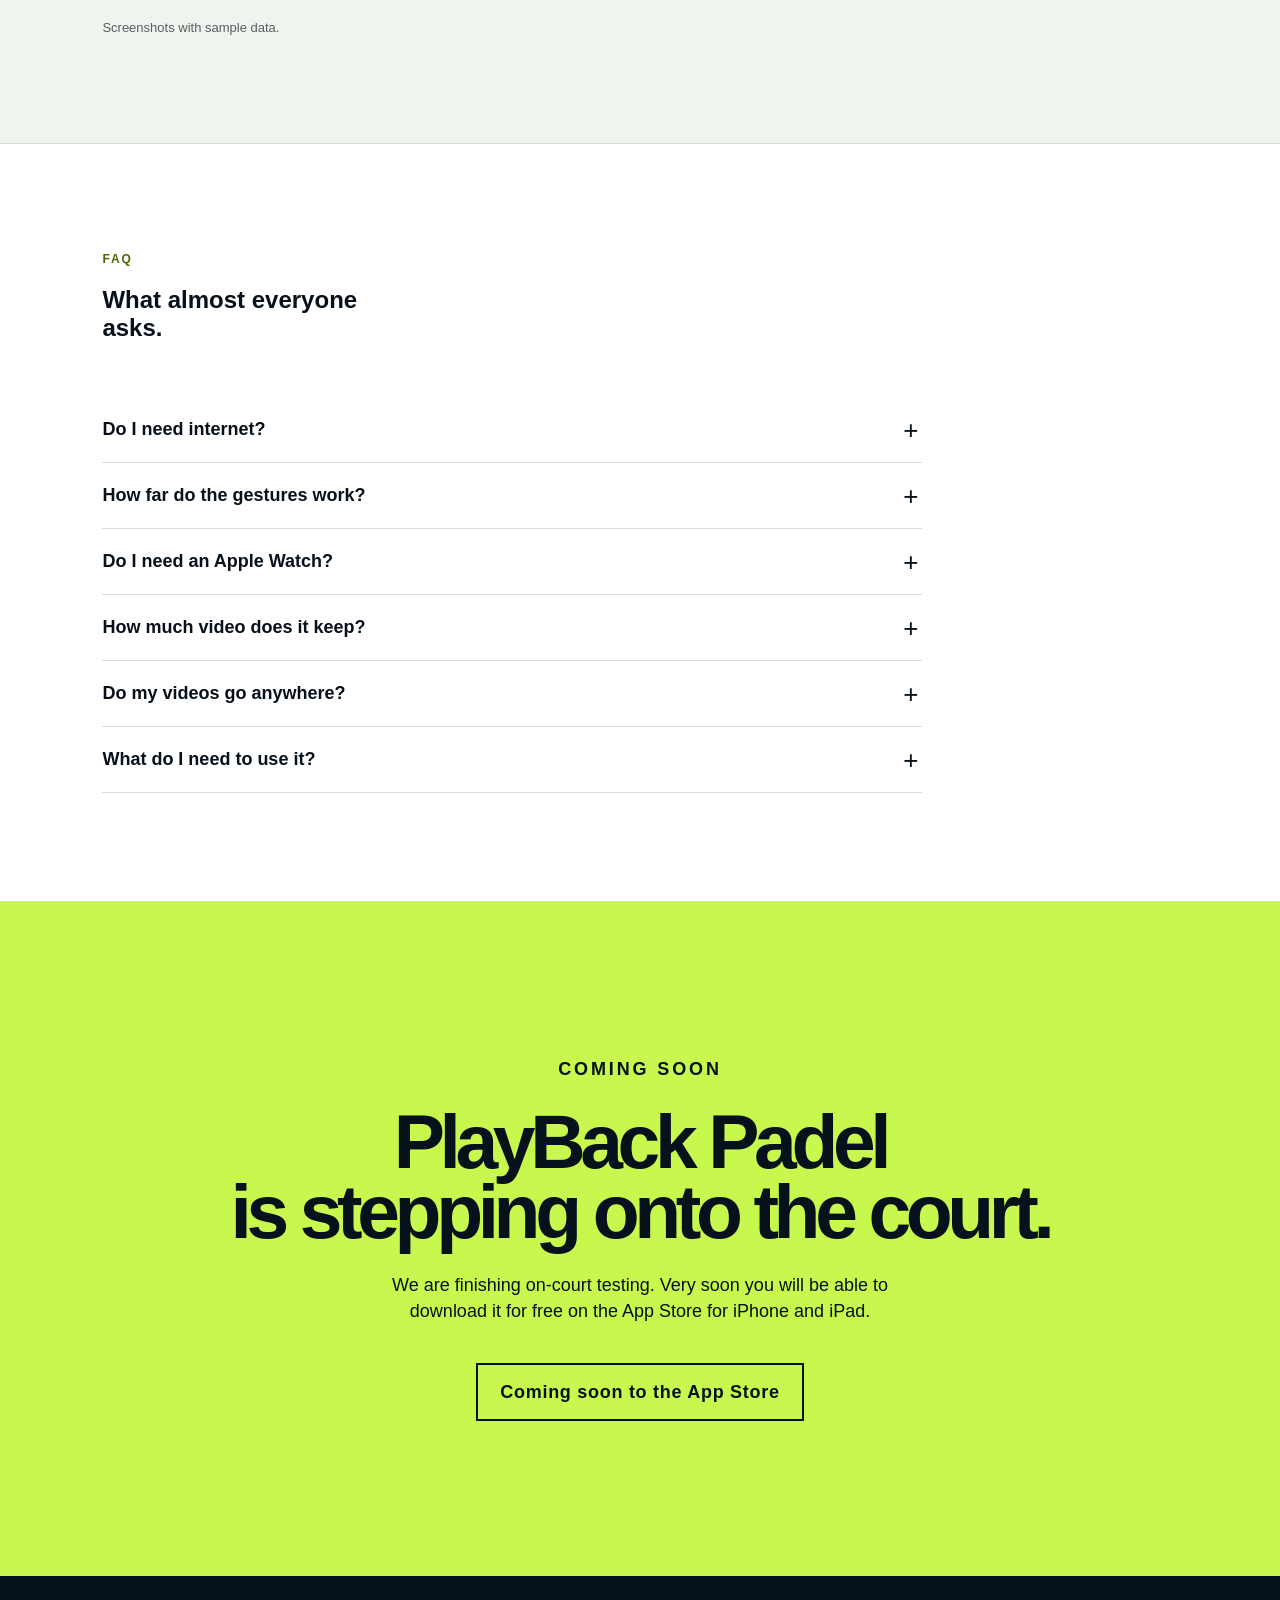
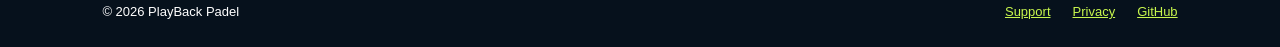
==== commit 517094ff: "Sitio: el rally usa la cámara (no el micrófono) y suma el highlight del partido o del día Co-Authore" ====
--- a/index.html
+++ b/index.html
@@ -89,8 +89,9 @@
         <article><b>08</b><div><h3 data-i18n="f9">Apple Watch</h3><p data-i18n="f9t">Sumá puntos, deshacé, guardá la jugada y abrí el VAR desde la muñeca, con el puntaje en el reloj.</p></div></article>
         <article><b>09</b><div><h3 data-i18n="f10">Quién saca</h3><p data-i18n="f10t">El marcador marca quién saca en cada punto: cambia solo en cada juego y respeta el tie-break.</p></div></article>
         <article><b>10</b><div><h3 data-i18n="f11">Compartir con marcador</h3><p data-i18n="f11t">Mandá una jugada con el marcador dibujado en la esquina, lista para WhatsApp. El original no se toca.</p></div></article>
-        <article><b>11</b><div><h3 data-i18n="f12">Rally largo (beta)</h3><p data-i18n="f12t">Con el micrófono detecta los golpes y guarda solo los rallies de más de 8 segundos, cuando terminan.</p></div></article>
-        <article><b>12</b><div><h3 data-i18n="f8">Tus jugadas, en tu dispositivo</h3><p data-i18n="f8t">Sin cuentas, servidores ni publicidad. Los videos no salen del dispositivo salvo que los compartas.</p></div></article>
+        <article><b>11</b><div><h3 data-i18n="f12">Rally largo (beta)</h3><p data-i18n="f12t">Mira la cancha con la cámara y guarda solo los rallies de más de 8 segundos, desde que empiezan hasta que terminan.</p></div></article>
+        <article><b>12</b><div><h3 data-i18n="f13">Highlight del partido o del día</h3><p data-i18n="f13t">Un video de hasta 1 minuto con tus mejores jugadas, con el marcador de cada una. Queda guardado en la app para verlo o compartirlo.</p></div></article>
+        <article><b>13</b><div><h3 data-i18n="f8">Tus jugadas, en tu dispositivo</h3><p data-i18n="f8t">Sin cuentas, servidores ni publicidad. Los videos no salen del dispositivo salvo que los compartas.</p></div></article>
       </div>
     </section>
 
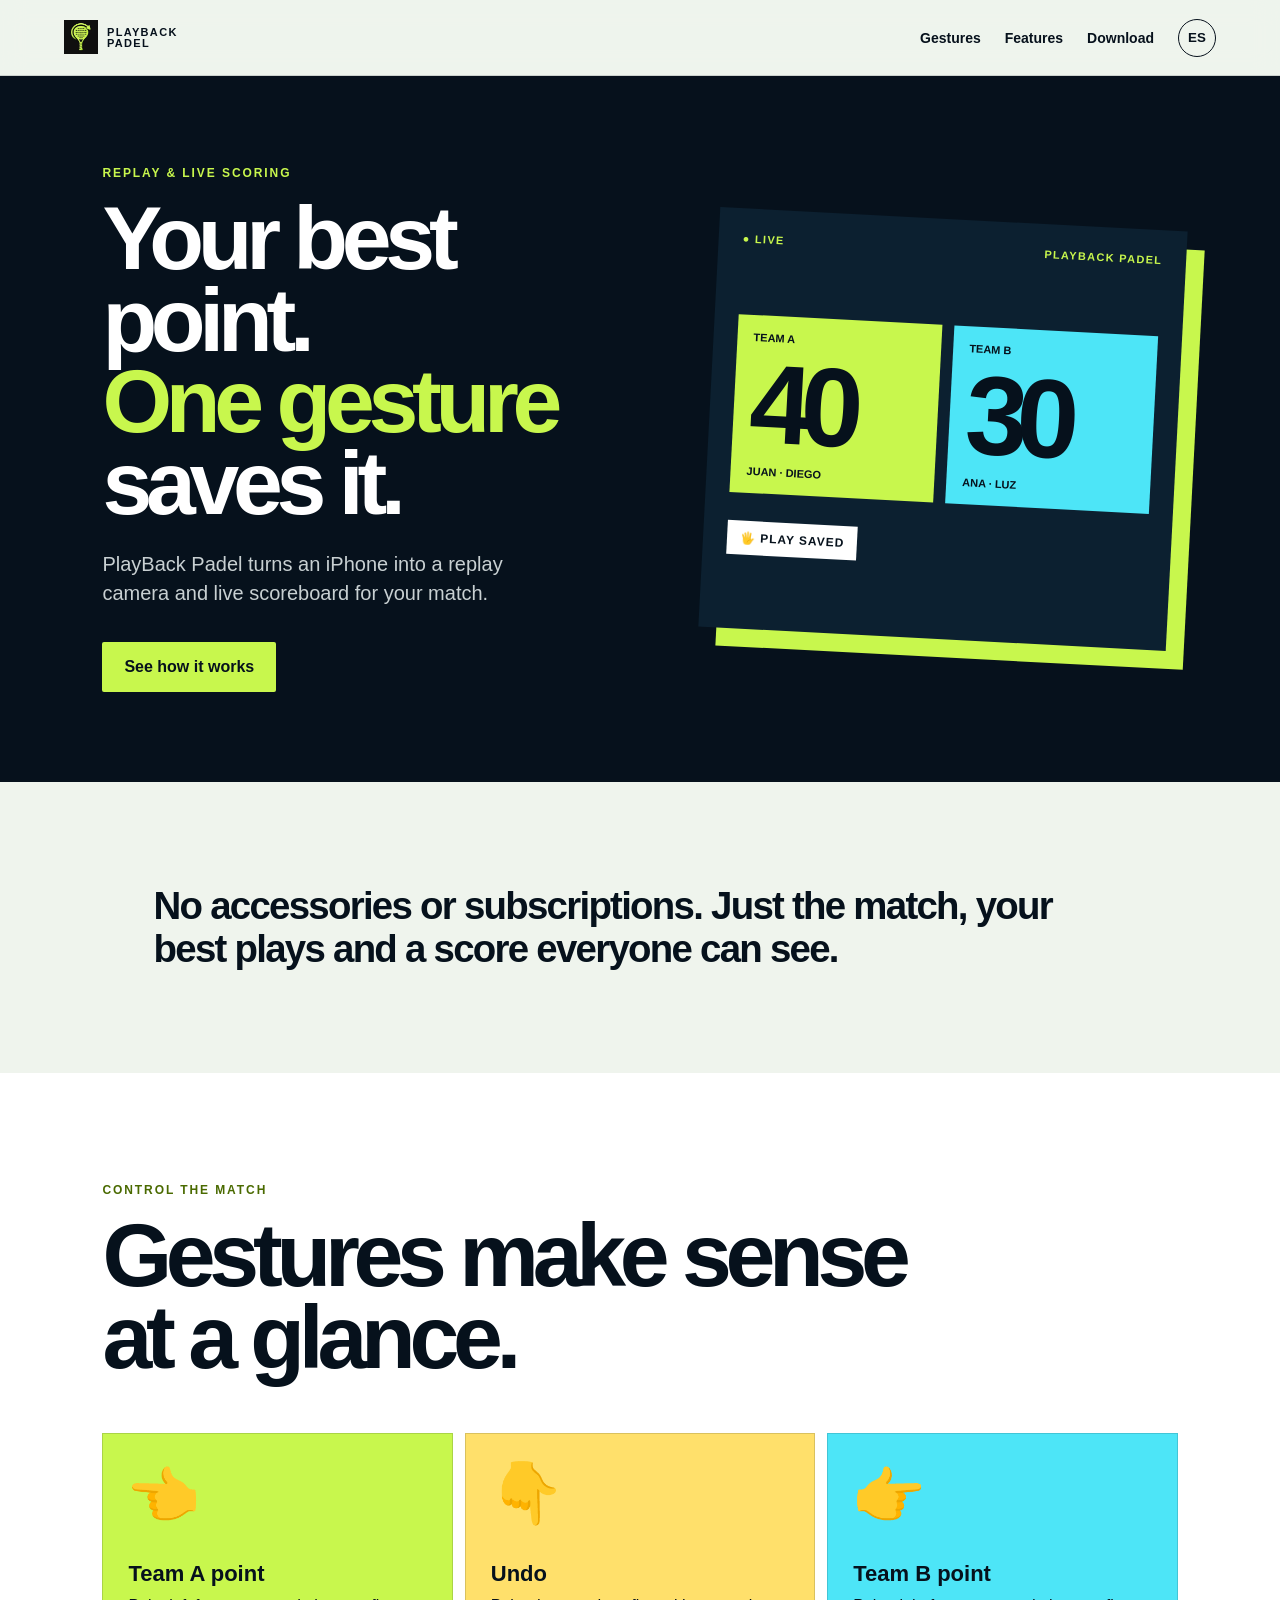
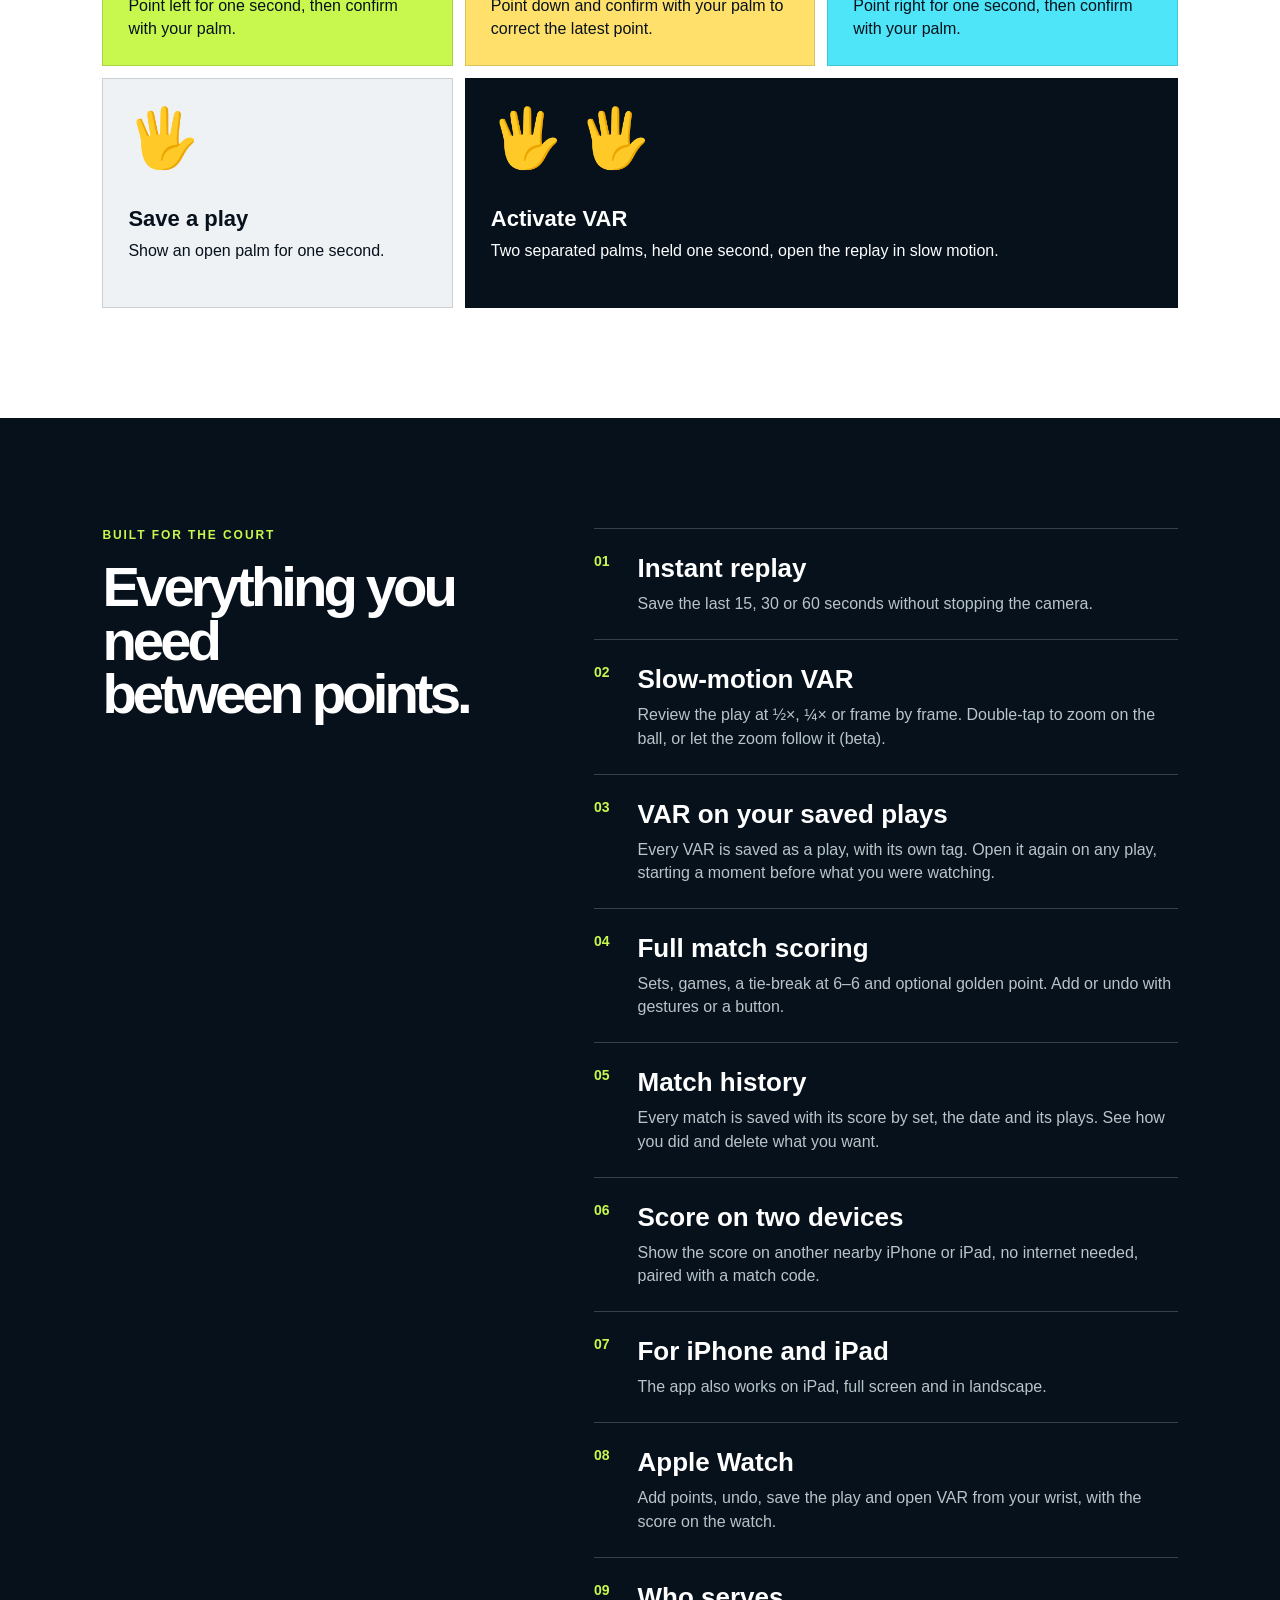
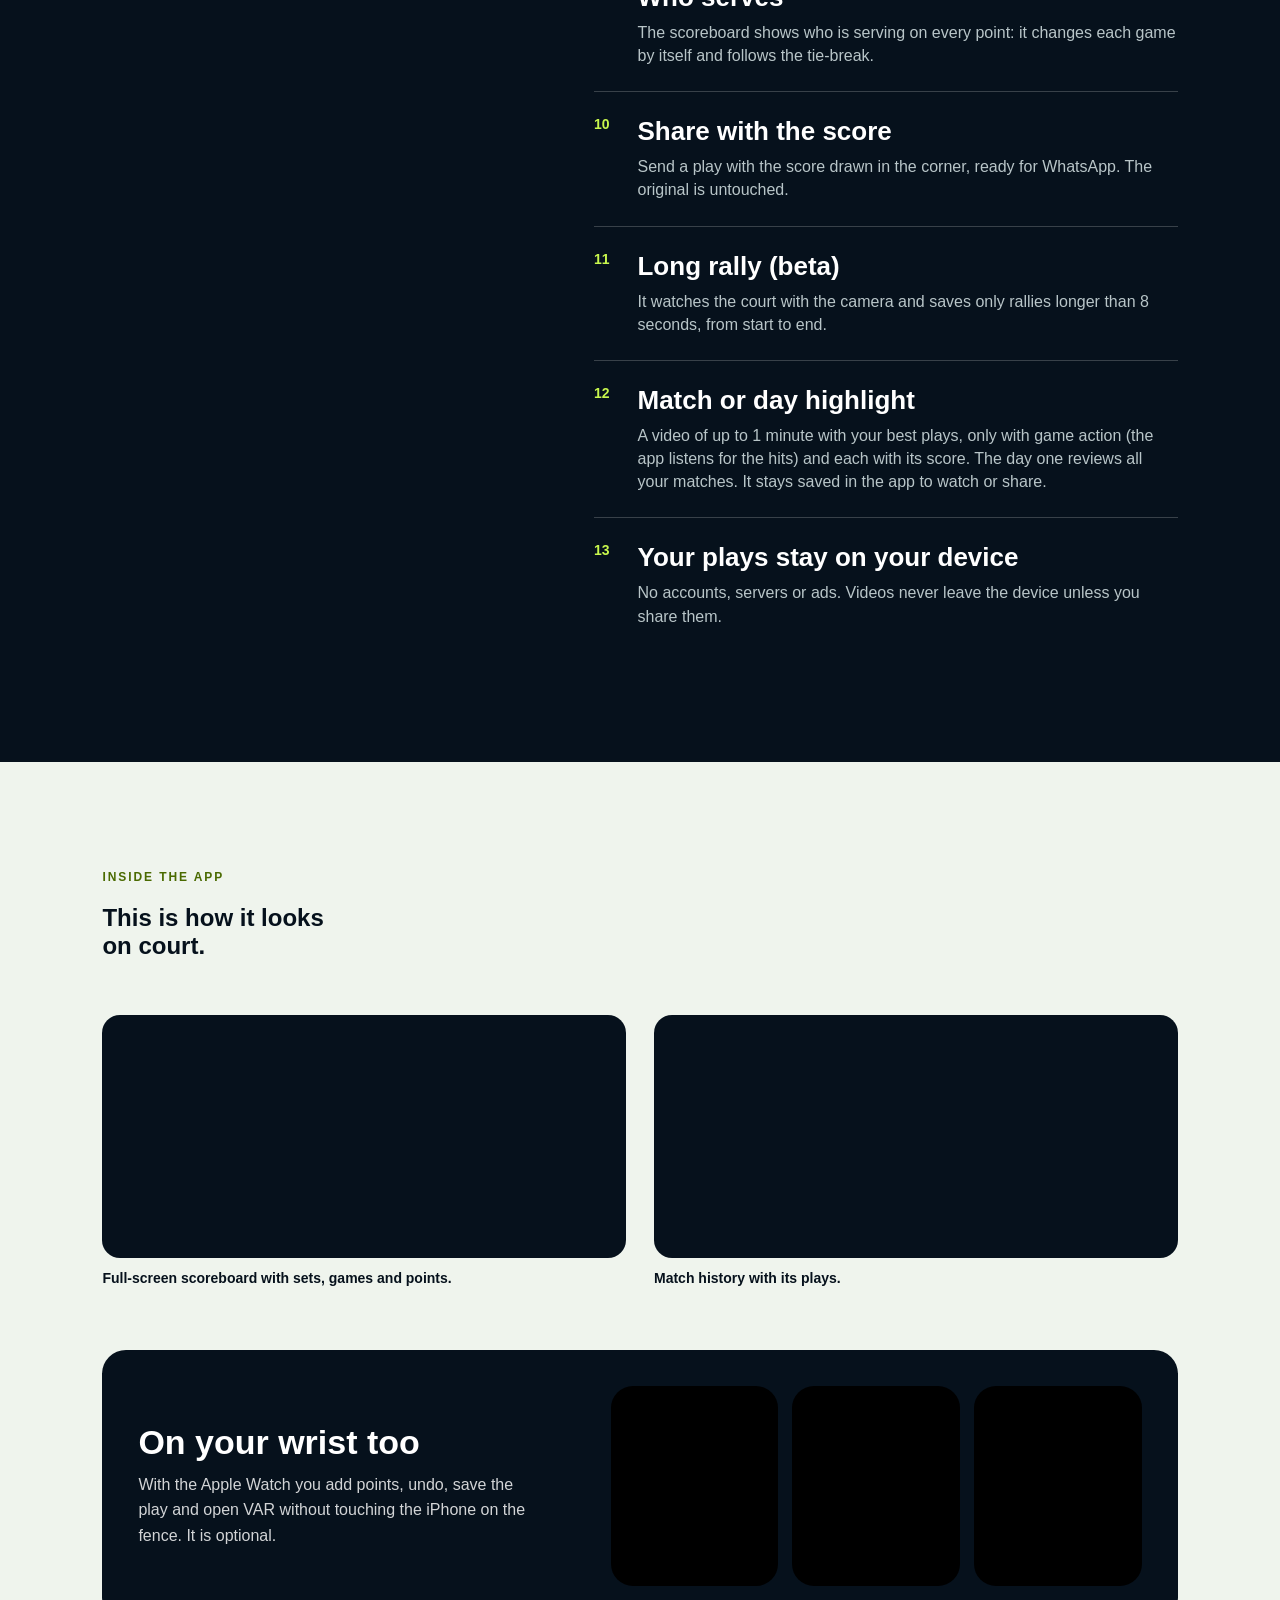
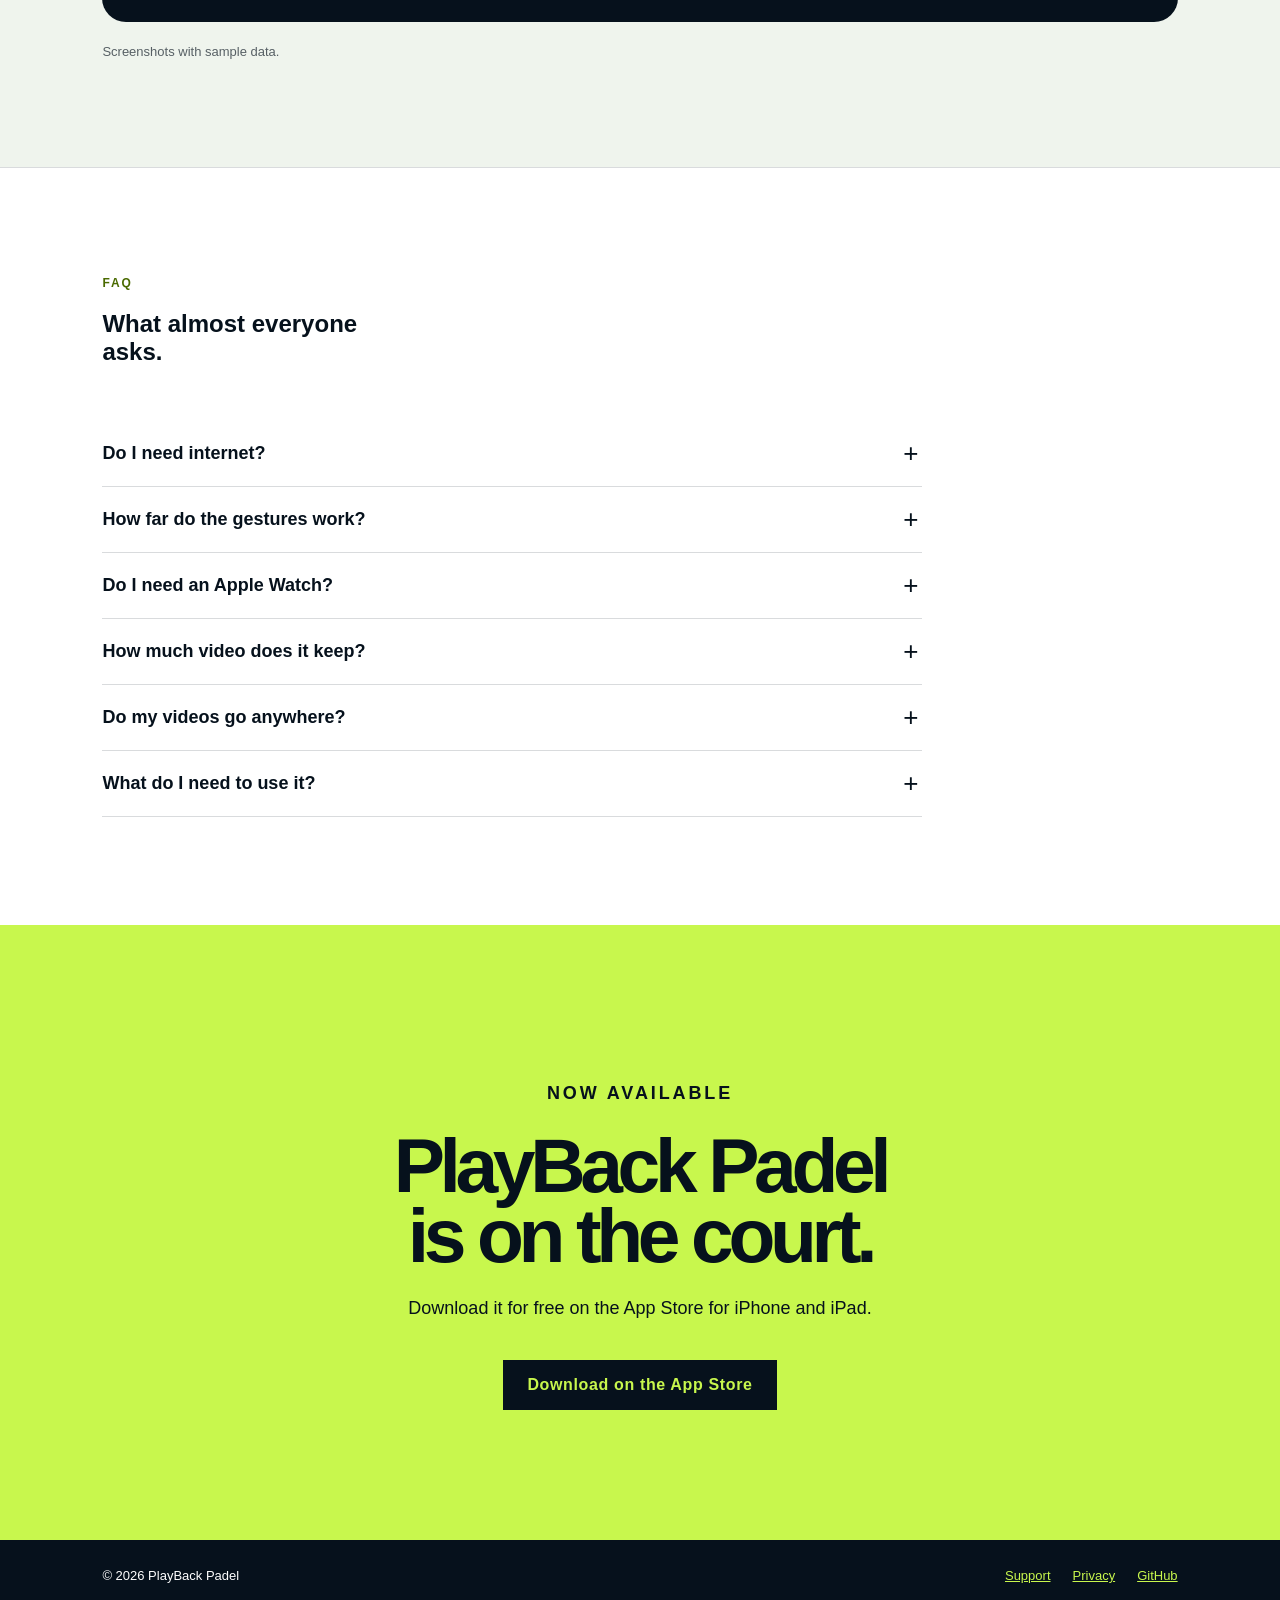
==== commit 1b08f3c2: "Sitio: la app ya está en la App Store (link de descarga) y highlight con golpes del audio Co-Authore" ====
--- a/index.html
+++ b/index.html
@@ -34,7 +34,7 @@
     <nav aria-label="Principal">
       <a href="#gestos" data-i18n="navGestures">Gestos</a>
       <a href="#funciones" data-i18n="navFeatures">Funciones</a>
-      <a href="#proximamente" data-i18n="navDownload">Descarga</a>
+      <a href="#descarga" data-i18n="navDownload">Descarga</a>
       <button id="language" type="button" aria-label="Read in English" lang="en">EN</button>
     </nav>
   </header>
@@ -133,11 +133,11 @@
       </div>
     </section>
 
-    <section id="proximamente" class="waitlist">
-      <p class="eyebrow" data-i18n="waitEyebrow">PRÓXIMAMENTE</p>
-      <h2 data-i18n="waitTitle">PlayBack Padel<br>está entrando a la cancha.</h2>
-      <p data-i18n="waitText">Estamos terminando las pruebas en cancha. Muy pronto vas a poder descargarla gratis en la App Store para iPhone.</p>
-      <p class="badge" data-i18n="waitBadge">Próximamente en la App Store</p>
+    <section id="descarga" class="waitlist">
+      <p class="eyebrow" data-i18n="waitEyebrow">YA DISPONIBLE</p>
+      <h2 data-i18n="waitTitle">PlayBack Padel<br>ya está en la cancha.</h2>
+      <p data-i18n="waitText">Descargala gratis en la App Store para iPhone y iPad.</p>
+      <a class="badge" href="https://apps.apple.com/app/playback-padel/id6818331236" data-i18n="waitBadge">Descargar en la App Store</a>
     </section>
   </main>
 
--- a/styles.css
+++ b/styles.css
@@ -1,4 +1,4 @@
-:root{--ink:#06111c;--lime:#c8f74d;--cyan:#4de5f7;--paper:#eff4ed;--line:rgba(6,17,28,.15)}*{box-sizing:border-box}html{scroll-behavior:smooth}@media(prefers-reduced-motion:reduce){html{scroll-behavior:auto}.court-card{transform:none}}body{margin:0;background:var(--paper);color:var(--ink);font-family:Arial,sans-serif}.nav{height:76px;display:flex;align-items:center;justify-content:space-between;padding:0 5vw;border-bottom:1px solid var(--line);position:sticky;top:0;background:rgba(239,244,237,.94);backdrop-filter:blur(12px);z-index:2}.brand{display:flex;align-items:center;gap:9px;color:inherit;text-decoration:none;font-size:11px;font-weight:900;letter-spacing:.12em;line-height:1}.brand img{width:34px;height:34px;object-fit:contain}.nav nav{display:flex;align-items:center;gap:24px}.skip{position:absolute;left:-999px;top:8px;background:var(--lime);color:var(--ink);padding:10px 14px;font-weight:900;z-index:10}.skip:focus{left:8px}a:focus-visible,button:focus-visible{outline:3px solid var(--lime);outline-offset:3px}.nav a:focus-visible,.nav button:focus-visible,.waitlist a:focus-visible{outline-color:var(--ink)}.nav nav a{color:inherit;text-decoration:none;font-size:14px;font-weight:700}.nav button{border:1px solid var(--ink);background:transparent;color:var(--ink);border-radius:50%;width:38px;height:38px;font-weight:800;cursor:pointer}.hero{min-height:670px;padding:10vh 8vw;display:grid;grid-template-columns:1.05fr .95fr;gap:7vw;align-items:center;background:var(--ink);color:white;overflow:hidden}.eyebrow{font-size:12px;letter-spacing:.16em;font-weight:900;color:var(--lime);margin:0 0 18px}.hero h1,.section h2,.features h2,.waitlist h2{font-size:clamp(46px,7vw,96px);line-height:.91;letter-spacing:-.07em;margin:0}.hero h1 em{font-style:normal;color:var(--lime)}.lede{max-width:470px;font-size:20px;line-height:1.45;color:#c8d0d2;margin:26px 0 34px}.primary{display:inline-block;background:var(--lime);color:var(--ink);padding:16px 22px;border:0;border-radius:2px;text-decoration:none;font-weight:900}.court-card{background:#0c2030;box-shadow:18px 18px 0 var(--lime);min-height:420px;padding:24px;transform:rotate(3deg)}.broadcast{display:flex;justify-content:space-between;font-size:11px;letter-spacing:.12em;font-weight:900;color:var(--lime)}.score-grid{display:grid;grid-template-columns:1fr 1fr;gap:12px;margin-top:70px}.score-grid div{padding:16px;background:var(--lime);color:var(--ink)}.score-grid div:last-child{background:var(--cyan)}.score-grid small,.score-grid p{display:block;font-size:11px;font-weight:900;margin:0}.score-grid strong{display:block;margin:8px 0}.score-grid strong{font-size:112px;line-height:.95;letter-spacing:-.1em}.gesture-chip{margin-top:28px;background:white;color:var(--ink);display:inline-block;padding:10px 13px;font-size:12px;font-weight:900;letter-spacing:.08em}.intro{padding:65px 12vw;font-size:clamp(25px,3vw,42px);font-weight:800;line-height:1.1;letter-spacing:-.045em}.section,.features{padding:110px 8vw}.section{background:white}.section-head{max-width:850px;margin-bottom:55px}.gesture-grid{display:grid;grid-template-columns:repeat(3,1fr);gap:12px}.gesture{min-height:230px;padding:25px;border:1px solid var(--line)}.gesture span{font-size:58px;font-weight:900}.gesture h3{font-size:22px;margin:34px 0 8px}.gesture p{margin:0;line-height:1.4}.gesture.a{background:var(--lime)}.gesture.b{background:var(--cyan)}.gesture.undo{background:#ffe06b}.gesture.save{background:#eef2f4}.gesture.var{background:var(--ink);color:white;grid-column:span 2}.section .eyebrow{color:#4a6a00}.features{background:var(--ink);color:white;display:grid;grid-template-columns:.8fr 1.2fr;gap:8vw}.feature-list article{display:flex;gap:28px;padding:24px 0;border-top:1px solid rgba(255,255,255,.2)}.feature-list b{font-size:14px;color:var(--lime)}.feature-list h3{font-size:26px;margin:0 0 8px}.feature-list p{color:#b8c5c8;margin:0;line-height:1.45}.waitlist{text-align:center;padding:130px 20px;background:var(--lime)}.waitlist .eyebrow{color:var(--ink)}.waitlist h2{font-size:clamp(48px,6vw,84px)}.waitlist p{font-size:18px;max-width:560px;margin:25px auto;line-height:1.45}.waitlist .badge{display:inline-block;margin-top:14px;padding:14px 22px;border:2px solid var(--ink);font-weight:900;letter-spacing:.04em}footer{padding:28px 8vw;display:flex;justify-content:space-between;background:var(--ink);color:white;font-size:13px}footer nav{display:flex;gap:22px}footer a{color:var(--lime)}@media(max-width:700px){.nav{padding:0 20px}.nav nav{gap:14px}.nav nav a{font-size:13px}.nav nav a[href='#proximamente']{display:none}.hero{grid-template-columns:1fr;padding:70px 26px;gap:60px;min-height:auto}.court-card{min-height:330px}.score-grid{margin-top:35px}.score-grid strong{font-size:64px}.section,.features{padding:75px 24px}.gesture-grid{grid-template-columns:1fr 1fr}.gesture{min-height:190px;padding:18px}.gesture.var{grid-column:span 2}.features{grid-template-columns:1fr}.waitlist{padding:90px 22px}footer{flex-direction:column;gap:14px}}@media(max-width:380px){.brand span{display:none}}
+:root{--ink:#06111c;--lime:#c8f74d;--cyan:#4de5f7;--paper:#eff4ed;--line:rgba(6,17,28,.15)}*{box-sizing:border-box}html{scroll-behavior:smooth}@media(prefers-reduced-motion:reduce){html{scroll-behavior:auto}.court-card{transform:none}}body{margin:0;background:var(--paper);color:var(--ink);font-family:Arial,sans-serif}.nav{height:76px;display:flex;align-items:center;justify-content:space-between;padding:0 5vw;border-bottom:1px solid var(--line);position:sticky;top:0;background:rgba(239,244,237,.94);backdrop-filter:blur(12px);z-index:2}.brand{display:flex;align-items:center;gap:9px;color:inherit;text-decoration:none;font-size:11px;font-weight:900;letter-spacing:.12em;line-height:1}.brand img{width:34px;height:34px;object-fit:contain}.nav nav{display:flex;align-items:center;gap:24px}.skip{position:absolute;left:-999px;top:8px;background:var(--lime);color:var(--ink);padding:10px 14px;font-weight:900;z-index:10}.skip:focus{left:8px}a:focus-visible,button:focus-visible{outline:3px solid var(--lime);outline-offset:3px}.nav a:focus-visible,.nav button:focus-visible,.waitlist a:focus-visible{outline-color:var(--ink)}.nav nav a{color:inherit;text-decoration:none;font-size:14px;font-weight:700}.nav button{border:1px solid var(--ink);background:transparent;color:var(--ink);border-radius:50%;width:38px;height:38px;font-weight:800;cursor:pointer}.hero{min-height:670px;padding:10vh 8vw;display:grid;grid-template-columns:1.05fr .95fr;gap:7vw;align-items:center;background:var(--ink);color:white;overflow:hidden}.eyebrow{font-size:12px;letter-spacing:.16em;font-weight:900;color:var(--lime);margin:0 0 18px}.hero h1,.section h2,.features h2,.waitlist h2{font-size:clamp(46px,7vw,96px);line-height:.91;letter-spacing:-.07em;margin:0}.hero h1 em{font-style:normal;color:var(--lime)}.lede{max-width:470px;font-size:20px;line-height:1.45;color:#c8d0d2;margin:26px 0 34px}.primary{display:inline-block;background:var(--lime);color:var(--ink);padding:16px 22px;border:0;border-radius:2px;text-decoration:none;font-weight:900}.court-card{background:#0c2030;box-shadow:18px 18px 0 var(--lime);min-height:420px;padding:24px;transform:rotate(3deg)}.broadcast{display:flex;justify-content:space-between;font-size:11px;letter-spacing:.12em;font-weight:900;color:var(--lime)}.score-grid{display:grid;grid-template-columns:1fr 1fr;gap:12px;margin-top:70px}.score-grid div{padding:16px;background:var(--lime);color:var(--ink)}.score-grid div:last-child{background:var(--cyan)}.score-grid small,.score-grid p{display:block;font-size:11px;font-weight:900;margin:0}.score-grid strong{display:block;margin:8px 0}.score-grid strong{font-size:112px;line-height:.95;letter-spacing:-.1em}.gesture-chip{margin-top:28px;background:white;color:var(--ink);display:inline-block;padding:10px 13px;font-size:12px;font-weight:900;letter-spacing:.08em}.intro{padding:65px 12vw;font-size:clamp(25px,3vw,42px);font-weight:800;line-height:1.1;letter-spacing:-.045em}.section,.features{padding:110px 8vw}.section{background:white}.section-head{max-width:850px;margin-bottom:55px}.gesture-grid{display:grid;grid-template-columns:repeat(3,1fr);gap:12px}.gesture{min-height:230px;padding:25px;border:1px solid var(--line)}.gesture span{font-size:58px;font-weight:900}.gesture h3{font-size:22px;margin:34px 0 8px}.gesture p{margin:0;line-height:1.4}.gesture.a{background:var(--lime)}.gesture.b{background:var(--cyan)}.gesture.undo{background:#ffe06b}.gesture.save{background:#eef2f4}.gesture.var{background:var(--ink);color:white;grid-column:span 2}.section .eyebrow{color:#4a6a00}.features{background:var(--ink);color:white;display:grid;grid-template-columns:.8fr 1.2fr;gap:8vw}.feature-list article{display:flex;gap:28px;padding:24px 0;border-top:1px solid rgba(255,255,255,.2)}.feature-list b{font-size:14px;color:var(--lime)}.feature-list h3{font-size:26px;margin:0 0 8px}.feature-list p{color:#b8c5c8;margin:0;line-height:1.45}.waitlist{text-align:center;padding:130px 20px;background:var(--lime)}.waitlist .eyebrow{color:var(--ink)}.waitlist h2{font-size:clamp(48px,6vw,84px)}.waitlist p{font-size:18px;max-width:560px;margin:25px auto;line-height:1.45}.waitlist .badge{display:inline-block;background:var(--ink);color:var(--lime);text-decoration:none;margin-top:14px;padding:14px 22px;border:2px solid var(--ink);font-weight:900;letter-spacing:.04em}footer{padding:28px 8vw;display:flex;justify-content:space-between;background:var(--ink);color:white;font-size:13px}footer nav{display:flex;gap:22px}footer a{color:var(--lime)}@media(max-width:700px){.nav{padding:0 20px}.nav nav{gap:14px}.nav nav a{font-size:13px}.nav nav a[href='#descarga']{display:none}.hero{grid-template-columns:1fr;padding:70px 26px;gap:60px;min-height:auto}.court-card{min-height:330px}.score-grid{margin-top:35px}.score-grid strong{font-size:64px}.section,.features{padding:75px 24px}.gesture-grid{grid-template-columns:1fr 1fr}.gesture{min-height:190px;padding:18px}.gesture.var{grid-column:span 2}.features{grid-template-columns:1fr}.waitlist{padding:90px 22px}footer{flex-direction:column;gap:14px}}@media(max-width:380px){.brand span{display:none}}
 .notfound{min-height:100vh}
 .features h2{font-size:clamp(40px,4.4vw,64px);line-height:.95}
 
